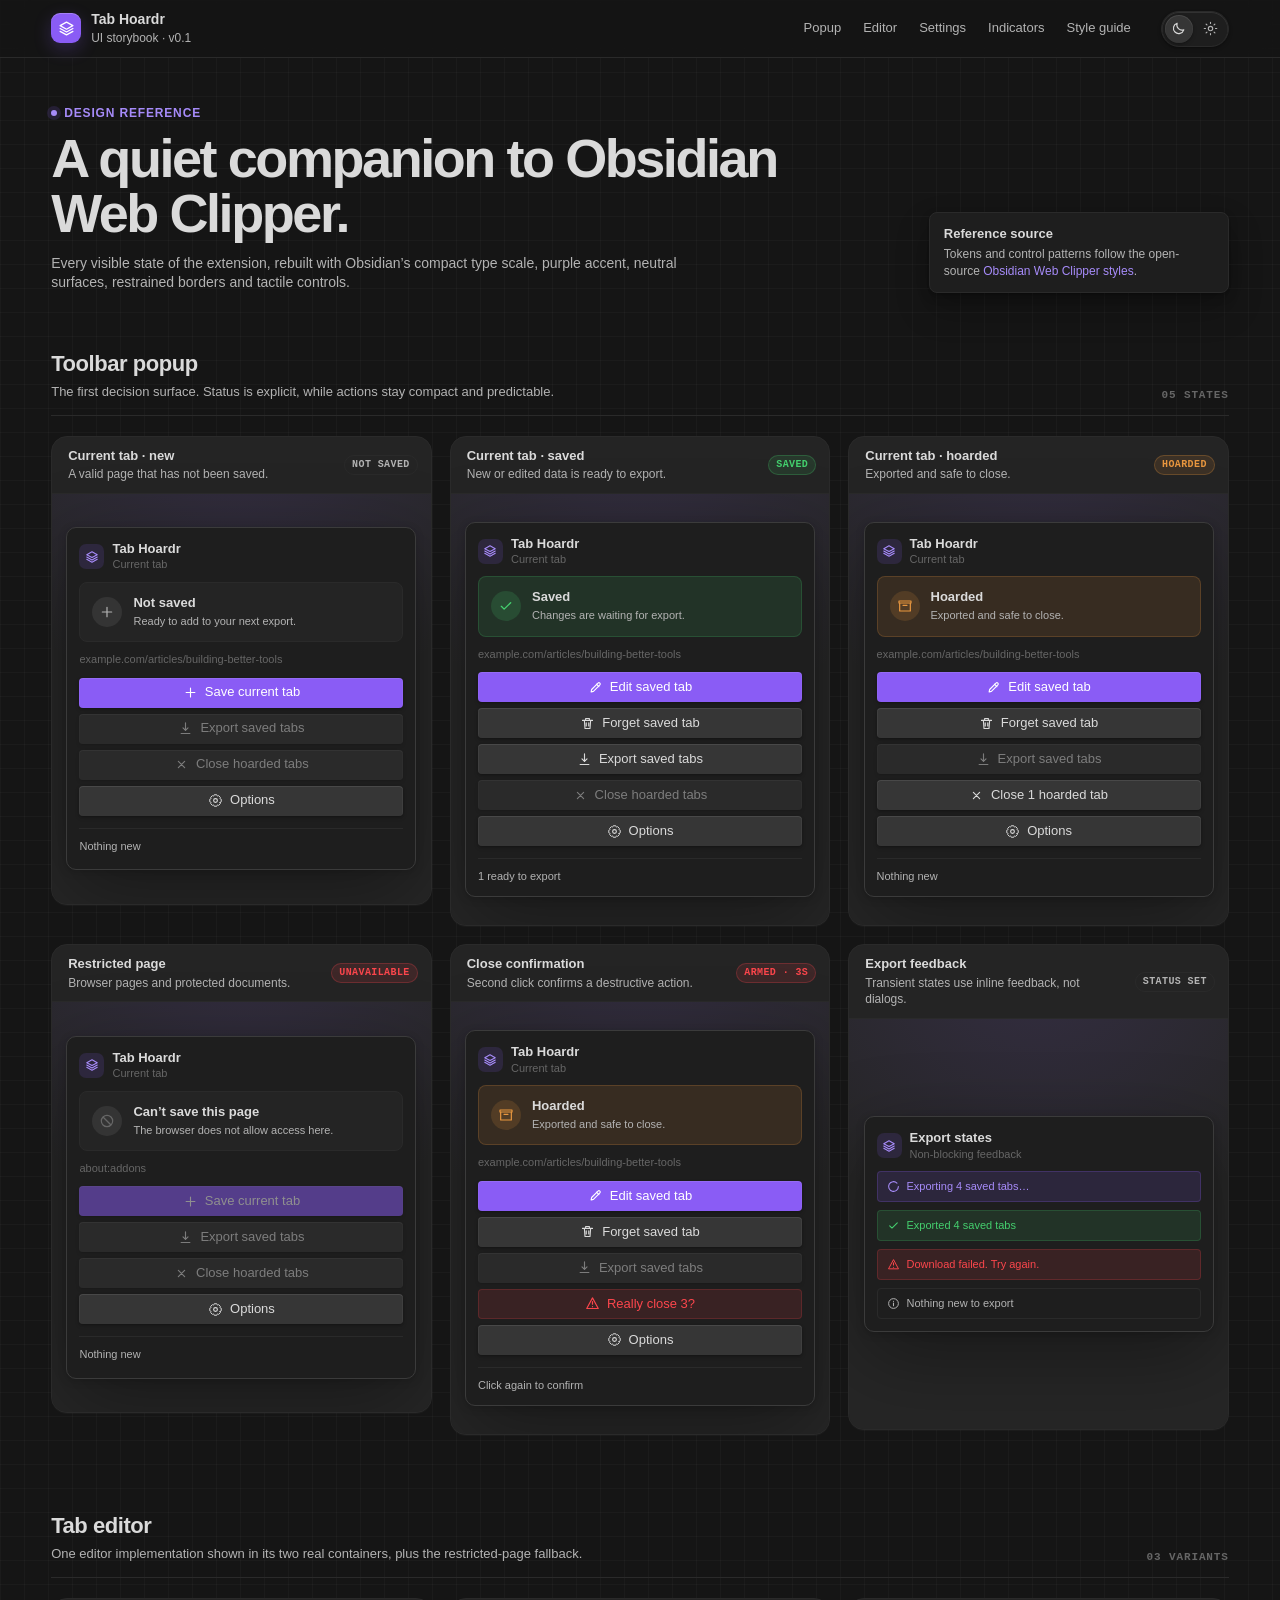
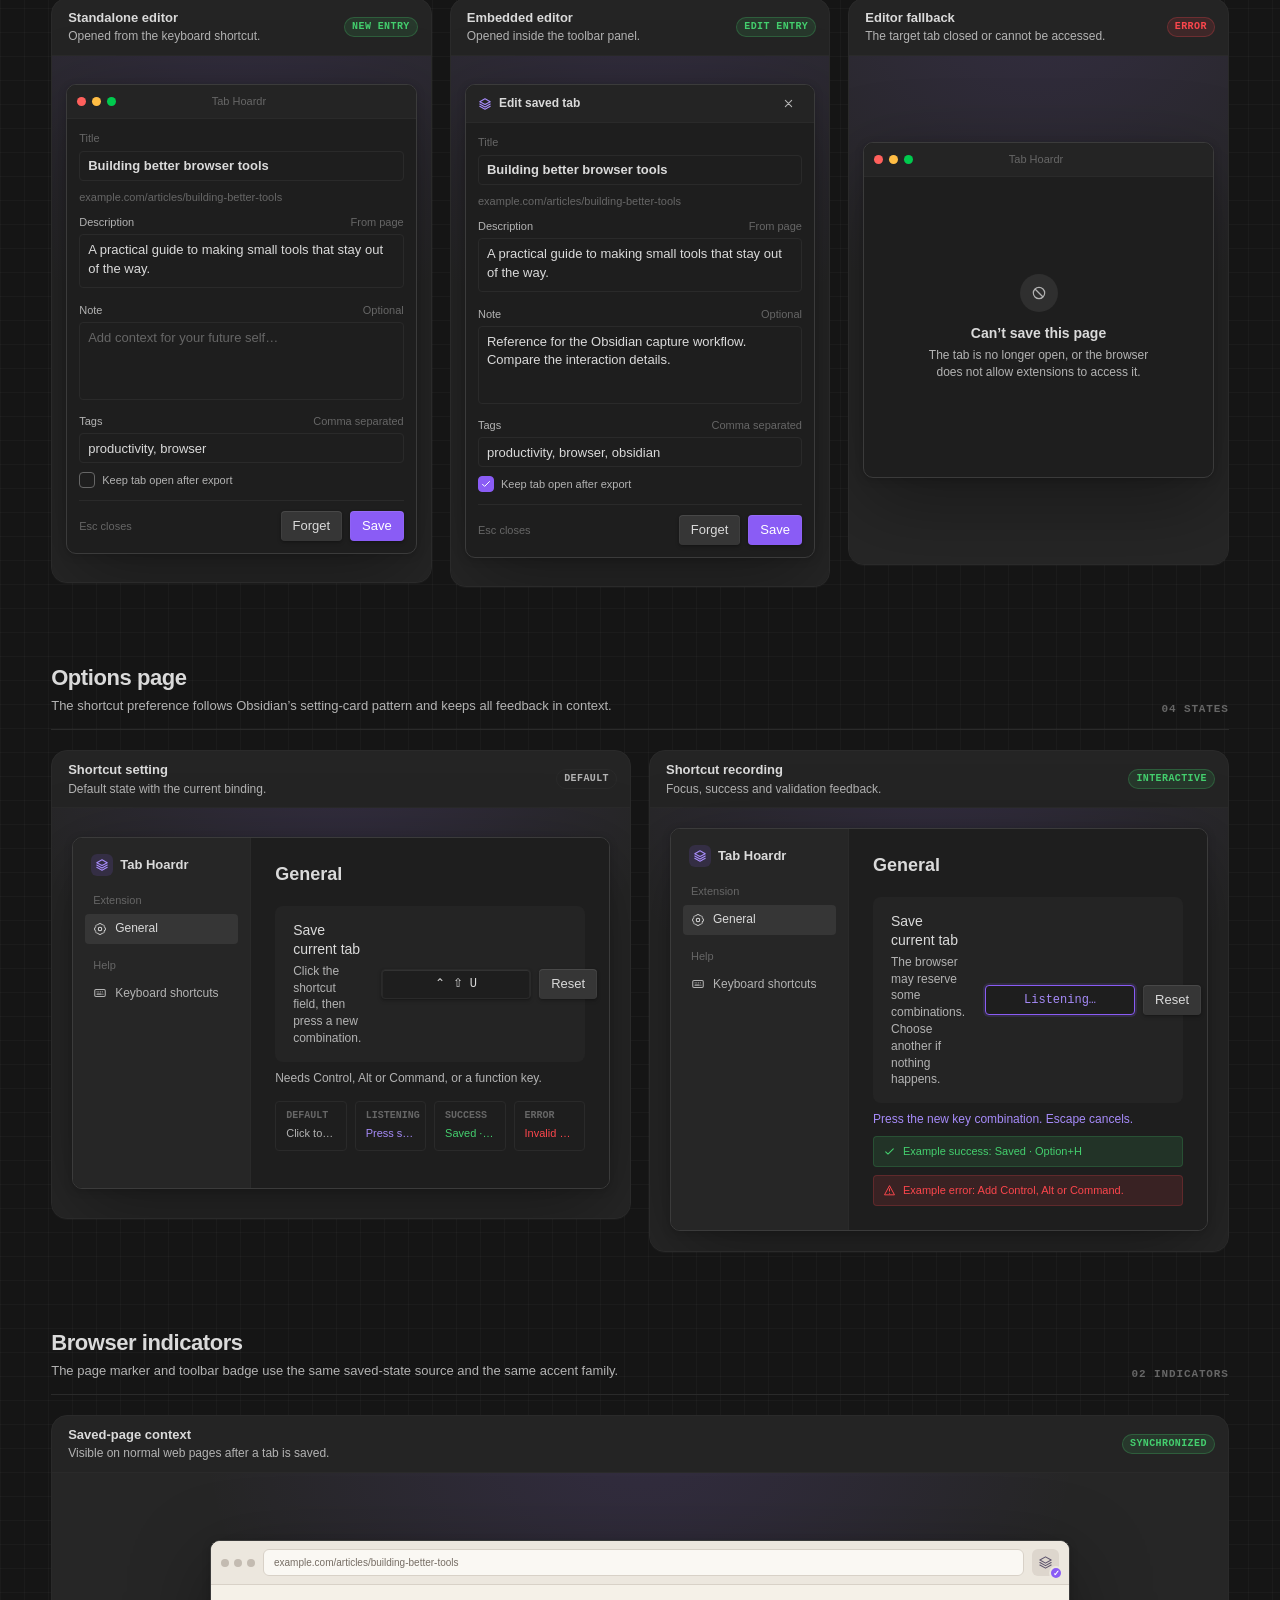
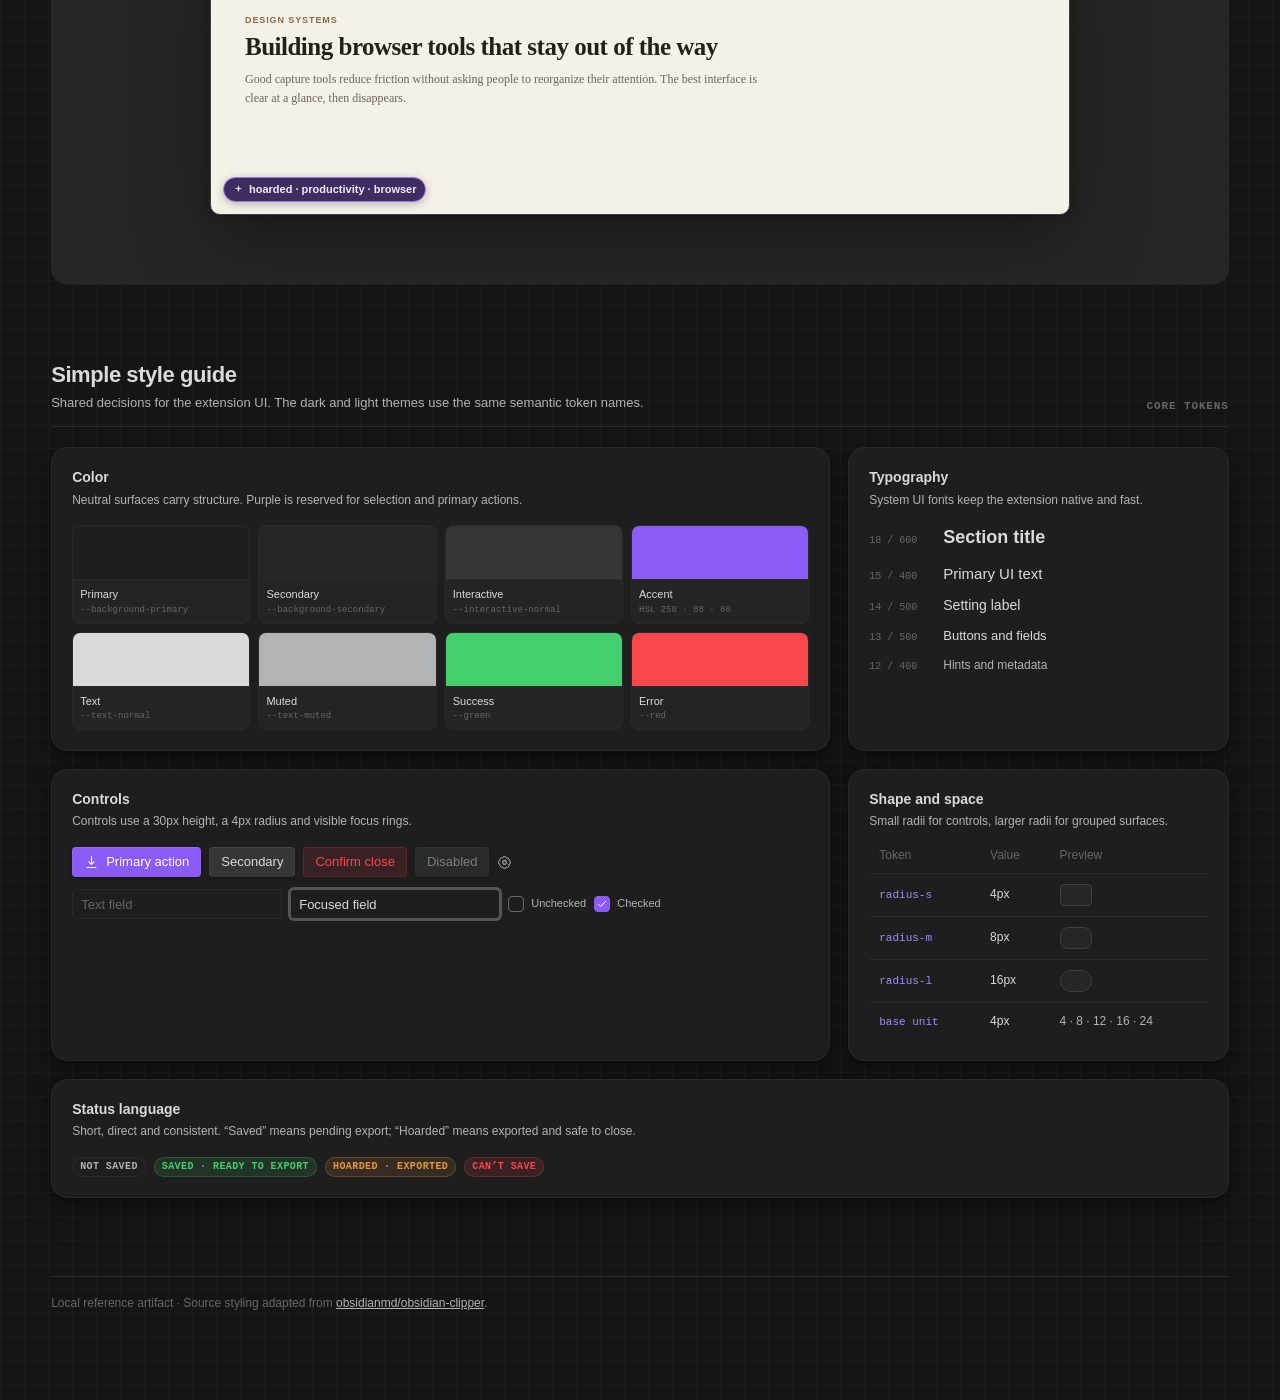
==== browser-extension/ui-storybook/index.html @ e53e2dfe "Restructure repo" ====
<!doctype html>
<html lang="en" data-theme="dark">
<head>
  <meta charset="utf-8">
  <meta name="viewport" content="width=device-width, initial-scale=1">
  <meta name="color-scheme" content="dark light">
  <title>Tab Hoardr — UI storybook</title>
  <style>
    /*
      Visual tokens are adapted from the Obsidian Web Clipper source:
      https://github.com/obsidianmd/obsidian-clipper/tree/main/src/styles
    */
    :root {
      --accent-h: 258;
      --accent-s: 88%;
      --accent-l: 66%;
      --accent: hsl(var(--accent-h) var(--accent-s) var(--accent-l));
      --accent-hover: hsl(255 90% 76%);
      --accent-soft: hsl(var(--accent-h) var(--accent-s) var(--accent-l) / 0.14);
      --green: hsl(138 59% 54%);
      --green-soft: hsl(138 59% 54% / 0.12);
      --orange: rgb(233 151 63);
      --orange-soft: rgb(233 151 63 / 0.12);
      --red: hsl(358 96% 63%);
      --red-soft: hsl(358 96% 63% / 0.12);
      --radius-s: 4px;
      --radius-m: 8px;
      --radius-l: 16px;
      --input-height: 30px;
      --font-ui-smallest: 12px;
      --font-ui-smaller: 13px;
      --font-ui-small: 14px;
      --font-ui-medium: 15px;
      --font-ui-large: 18px;
      --font-default: ui-sans-serif, -apple-system, BlinkMacSystemFont, "Segoe UI", Roboto, Inter, "Apple Color Emoji", "Segoe UI Emoji", sans-serif;
      --font-mono: ui-monospace, SFMono-Regular, "Cascadia Mono", "Roboto Mono", Menlo, Consolas, monospace;
      --shadow-s: 0 1px 2px rgb(0 0 0 / 0.12), 0 4px 10px rgb(0 0 0 / 0.18), 0 16px 34px rgb(0 0 0 / 0.24);
      --shadow-l: 0 2px 8px rgb(0 0 0 / 0.18), 0 24px 80px rgb(0 0 0 / 0.35);
    }

    html[data-theme="dark"] {
      --base-00: #1e1e1e;
      --base-05: #212121;
      --base-10: #242424;
      --base-20: #262626;
      --base-25: #2a2a2a;
      --base-30: #363636;
      --base-35: #3f3f3f;
      --base-40: #555555;
      --base-50: #666666;
      --base-60: #999999;
      --base-70: #b3b3b3;
      --base-100: #dadada;
      --background-primary: var(--base-00);
      --background-primary-alt: var(--base-10);
      --background-secondary: var(--base-20);
      --background-raised: #202020;
      --border: var(--base-25);
      --border-hover: var(--base-35);
      --border-focus: var(--base-40);
      --interactive-normal: var(--base-30);
      --interactive-hover: var(--base-35);
      --hover: rgb(255 255 255 / 0.075);
      --text-normal: var(--base-100);
      --text-muted: var(--base-70);
      --text-faint: var(--base-50);
      --input-shadow: inset 0 0.5px 0.5px 0.5px rgb(255 255 255 / 0.09), 0 2px 4px rgb(0 0 0 / 0.15), 0 1px 2px rgb(0 0 0 / 0.2);
      --input-shadow-hover: inset 0 0.5px 1px 0.5px rgb(255 255 255 / 0.16), 0 2px 4px rgb(0 0 0 / 0.32);
      --page-bg: #151515;
      --grid-line: rgb(255 255 255 / 0.028);
      --window-border: #3b3b3b;
      --code-bg: #171717;
    }

    html[data-theme="light"] {
      --accent-hover: hsl(257 91% 58%);
      --base-00: #ffffff;
      --base-05: #fcfcfc;
      --base-10: #fafafa;
      --base-20: #f6f6f6;
      --base-25: #e3e3e3;
      --base-30: #e0e0e0;
      --base-35: #d4d4d4;
      --base-40: #bdbdbd;
      --base-50: #ababab;
      --base-60: #707070;
      --base-70: #5c5c5c;
      --base-100: #222222;
      --background-primary: var(--base-00);
      --background-primary-alt: var(--base-10);
      --background-secondary: var(--base-20);
      --background-raised: #fff;
      --border: var(--base-25);
      --border-hover: var(--base-35);
      --border-focus: var(--base-40);
      --interactive-normal: var(--base-00);
      --interactive-hover: var(--base-10);
      --hover: rgb(0 0 0 / 0.06);
      --text-normal: var(--base-100);
      --text-muted: var(--base-70);
      --text-faint: var(--base-50);
      --input-shadow: inset 0 0 0 1px rgb(0 0 0 / 0.12), 0 2px 3px rgb(0 0 0 / 0.05), 0 1px 2px rgb(0 0 0 / 0.04);
      --input-shadow-hover: inset 0 0 0 1px rgb(0 0 0 / 0.17), 0 2px 3px rgb(0 0 0 / 0.1), 0 1px 2px rgb(0 0 0 / 0.04);
      --page-bg: #efefef;
      --grid-line: rgb(0 0 0 / 0.035);
      --window-border: #c8c8c8;
      --code-bg: #f4f4f4;
      --shadow-s: 0 1px 2px rgb(0 0 0 / 0.04), 0 4px 10px rgb(0 0 0 / 0.07), 0 16px 34px rgb(0 0 0 / 0.1);
      --shadow-l: 0 2px 8px rgb(0 0 0 / 0.08), 0 24px 80px rgb(0 0 0 / 0.15);
    }

    * { box-sizing: border-box; }

    html { scroll-behavior: smooth; }

    body {
      margin: 0;
      min-width: 320px;
      background-color: var(--page-bg);
      background-image:
        linear-gradient(var(--grid-line) 1px, transparent 1px),
        linear-gradient(90deg, var(--grid-line) 1px, transparent 1px);
      background-size: 24px 24px;
      color: var(--text-normal);
      font-family: var(--font-default);
      font-size: var(--font-ui-medium);
      line-height: 1.4;
      transition: background-color 150ms ease, color 150ms ease;
    }

    button, input, textarea { font: inherit; }
    button { color: inherit; }

    .page-header {
      position: sticky;
      top: 0;
      z-index: 50;
      display: flex;
      align-items: center;
      min-height: 58px;
      padding: 10px clamp(18px, 4vw, 56px);
      border-bottom: 1px solid var(--border);
      background: color-mix(in srgb, var(--page-bg) 88%, transparent);
      backdrop-filter: blur(18px) saturate(1.25);
    }

    .brand {
      display: flex;
      min-width: 0;
      align-items: center;
      gap: 10px;
    }

    .brand-mark {
      display: grid;
      width: 30px;
      height: 30px;
      place-items: center;
      border-radius: 9px;
      background: var(--accent);
      box-shadow: inset 0 1px 0 rgb(255 255 255 / 0.22), 0 6px 18px hsl(var(--accent-h) var(--accent-s) var(--accent-l) / 0.24);
      color: white;
    }

    .brand-mark svg { width: 17px; height: 17px; }

    .brand-copy { min-width: 0; }

    .brand-title {
      overflow: hidden;
      font-size: var(--font-ui-small);
      font-weight: 600;
      text-overflow: ellipsis;
      white-space: nowrap;
    }

    .brand-meta {
      color: var(--text-muted);
      font-size: var(--font-ui-smallest);
    }

    .page-nav {
      display: flex;
      align-items: center;
      gap: 2px;
      margin-inline: auto 20px;
    }

    .page-nav a {
      padding: 6px 10px;
      border-radius: var(--radius-m);
      color: var(--text-muted);
      font-size: var(--font-ui-smaller);
      font-weight: 500;
      text-decoration: none;
    }

    .page-nav a:hover { background: var(--hover); color: var(--text-normal); }

    .theme-toggle {
      display: inline-flex;
      align-items: center;
      gap: 4px;
      padding: 3px;
      border: 1px solid var(--border);
      border-radius: 999px;
      background: var(--background-primary);
      box-shadow: var(--input-shadow);
    }

    .theme-toggle button {
      display: grid;
      width: 28px;
      height: 28px;
      padding: 0;
      place-items: center;
      border: 0;
      border-radius: 999px;
      background: transparent;
      color: var(--text-muted);
      cursor: pointer;
    }

    .theme-toggle button[aria-pressed="true"] {
      background: var(--interactive-normal);
      color: var(--text-normal);
      box-shadow: var(--input-shadow);
    }

    .theme-toggle svg { width: 15px; height: 15px; }

    main {
      width: min(1480px, 100%);
      margin: 0 auto;
      padding: 42px clamp(18px, 4vw, 56px) 88px;
    }

    .intro {
      display: grid;
      grid-template-columns: minmax(0, 1fr) auto;
      gap: 32px;
      align-items: end;
      margin-bottom: 56px;
    }

    .eyebrow {
      display: inline-flex;
      align-items: center;
      gap: 7px;
      margin-bottom: 10px;
      color: var(--accent-hover);
      font-size: var(--font-ui-smallest);
      font-weight: 650;
      letter-spacing: 0.07em;
      text-transform: uppercase;
    }

    .eyebrow::before {
      width: 6px;
      height: 6px;
      border-radius: 50%;
      background: currentColor;
      box-shadow: 0 0 0 4px var(--accent-soft);
      content: "";
    }

    h1, h2, h3, p { margin-top: 0; }

    h1 {
      max-width: 780px;
      margin-bottom: 12px;
      font-size: clamp(30px, 5vw, 54px);
      line-height: 1.02;
      letter-spacing: -0.045em;
    }

    .intro p {
      max-width: 680px;
      margin-bottom: 0;
      color: var(--text-muted);
      font-size: var(--font-ui-small);
    }

    .source-note {
      max-width: 300px;
      padding: 12px 14px;
      border: 1px solid var(--border);
      border-radius: var(--radius-m);
      background: var(--background-primary);
      color: var(--text-muted);
      font-size: var(--font-ui-smallest);
      box-shadow: var(--shadow-s);
    }

    .source-note strong { display: block; margin-bottom: 3px; color: var(--text-normal); font-size: var(--font-ui-smaller); }
    .source-note a { color: var(--accent-hover); text-decoration: none; }
    .source-note a:hover { text-decoration: underline; }

    .section { scroll-margin-top: 84px; }
    .section + .section { margin-top: 76px; }

    .section-heading {
      display: flex;
      align-items: end;
      justify-content: space-between;
      gap: 24px;
      margin-bottom: 20px;
      padding-bottom: 14px;
      border-bottom: 1px solid var(--border);
    }

    .section-heading h2 { margin-bottom: 3px; font-size: 22px; letter-spacing: -0.02em; }
    .section-heading p { max-width: 600px; margin-bottom: 0; color: var(--text-muted); font-size: var(--font-ui-smaller); }
    .section-count { color: var(--text-faint); font: 600 11px/1 var(--font-mono); letter-spacing: 0.08em; text-transform: uppercase; }

    .specimen-grid {
      display: grid;
      grid-template-columns: repeat(auto-fit, minmax(min(100%, 360px), 1fr));
      gap: 18px;
      align-items: start;
    }

    .specimen-grid.wide { grid-template-columns: repeat(auto-fit, minmax(min(100%, 520px), 1fr)); }

    .specimen {
      overflow: hidden;
      border: 1px solid var(--border);
      border-radius: var(--radius-l);
      background: var(--background-primary-alt);
      box-shadow: 0 1px 0 rgb(255 255 255 / 0.025);
    }

    .specimen-caption {
      display: flex;
      align-items: center;
      justify-content: space-between;
      gap: 16px;
      min-height: 49px;
      padding: 10px 13px 10px 16px;
      border-bottom: 1px solid var(--border);
    }

    .specimen-name { margin-bottom: 1px; font-size: var(--font-ui-smaller); font-weight: 600; }
    .specimen-description { color: var(--text-muted); font-size: var(--font-ui-smallest); }

    .state-label {
      flex: none;
      padding: 4px 7px;
      border: 1px solid var(--border);
      border-radius: 999px;
      color: var(--text-muted);
      font: 600 10px/1 var(--font-mono);
      letter-spacing: 0.04em;
      text-transform: uppercase;
    }

    .state-label.saved { border-color: hsl(138 59% 54% / 0.25); background: var(--green-soft); color: var(--green); }
    .state-label.hoarded { border-color: rgb(233 151 63 / 0.25); background: var(--orange-soft); color: var(--orange); }
    .state-label.error { border-color: hsl(358 96% 63% / 0.25); background: var(--red-soft); color: var(--red); }

    .stage {
      display: grid;
      min-height: 410px;
      padding: 28px 14px;
      place-items: center;
      background-color: var(--background-secondary);
      background-image: radial-gradient(circle at 50% -20%, var(--accent-soft), transparent 58%);
    }

    .stage.tall { min-height: 508px; }
    .stage.options-stage { min-height: 410px; padding: 20px; }

    .window {
      overflow: hidden;
      width: 100%;
      border: 1px solid var(--window-border);
      border-radius: 10px;
      background: var(--background-primary);
      box-shadow: var(--shadow-l);
      color: var(--text-normal);
    }

    .popup-window { max-width: 350px; }
    .editor-window { max-width: 400px; }
    .settings-window { max-width: 720px; }

    .window-bar {
      display: flex;
      height: 34px;
      align-items: center;
      padding: 0 10px;
      border-bottom: 1px solid var(--border);
      background: var(--background-primary-alt);
      color: var(--text-faint);
    }

    .traffic-lights { display: flex; gap: 6px; }
    .traffic-lights span { width: 9px; height: 9px; border-radius: 50%; background: var(--base-35); }
    .traffic-lights span:nth-child(1) { background: #ff605c; }
    .traffic-lights span:nth-child(2) { background: #ffbd44; }
    .traffic-lights span:nth-child(3) { background: #00ca4e; }
    .window-title { margin: auto; transform: translateX(-22px); font-size: 11px; font-weight: 500; }

    .app-surface { padding: 12px; font-size: var(--font-ui-smaller); }

    .popup-surface { min-height: 341px; }

    .popup-head {
      display: flex;
      align-items: center;
      gap: 8px;
      margin-bottom: 9px;
    }

    .app-logo {
      display: grid;
      width: 25px;
      height: 25px;
      flex: none;
      place-items: center;
      border-radius: 7px;
      background: var(--accent-soft);
      color: var(--accent-hover);
    }

    .app-logo svg { width: 14px; height: 14px; }
    .popup-title { font-weight: 600; }
    .popup-context { margin-top: -1px; color: var(--text-faint); font-size: 11px; }

    .status-badge {
      display: flex;
      min-height: 58px;
      align-items: center;
      gap: 11px;
      margin-bottom: 10px;
      padding: 11px 12px;
      border: 1px solid var(--border);
      border-radius: var(--radius-m);
      background: var(--background-primary-alt);
    }

    .status-icon {
      display: grid;
      width: 30px;
      height: 30px;
      flex: none;
      place-items: center;
      border-radius: 50%;
      background: var(--hover);
      color: var(--text-muted);
    }

    .status-icon svg { width: 16px; height: 16px; }
    .status-badge strong { display: block; font-size: var(--font-ui-smaller); font-weight: 600; }
    .status-badge span { color: var(--text-muted); font-size: 11px; }
    .status-badge.saved { border-color: hsl(138 59% 54% / 0.18); background: var(--green-soft); }
    .status-badge.saved .status-icon { background: hsl(138 59% 54% / 0.16); color: var(--green); }
    .status-badge.hoarded { border-color: rgb(233 151 63 / 0.2); background: var(--orange-soft); }
    .status-badge.hoarded .status-icon { background: rgb(233 151 63 / 0.15); color: var(--orange); }
    .status-badge.unavailable .status-icon { color: var(--text-faint); }

    .host {
      overflow: hidden;
      margin-bottom: 10px;
      color: var(--text-faint);
      font-size: 11px;
      text-overflow: ellipsis;
      white-space: nowrap;
    }

    .menu-stack { display: flex; flex-direction: column; gap: 6px; }

    .ui-button {
      display: inline-flex;
      width: 100%;
      height: var(--input-height);
      align-items: center;
      justify-content: center;
      gap: 7px;
      padding: 4px 12px;
      border: 0;
      border-radius: var(--radius-s);
      outline: none;
      background: var(--interactive-normal);
      box-shadow: var(--input-shadow);
      color: var(--text-normal);
      font-size: var(--font-ui-smaller);
      font-weight: 500;
      white-space: nowrap;
      cursor: pointer;
    }

    .ui-button:hover:not(:disabled) { background: var(--interactive-hover); box-shadow: var(--input-shadow-hover); }
    .ui-button:focus-visible { box-shadow: 0 0 0 2px var(--border-focus); }
    .ui-button:disabled { opacity: 0.5; cursor: not-allowed; }
    .ui-button.accent { background: var(--accent); color: white; }
    .ui-button.accent:hover:not(:disabled) { background: var(--accent-hover); }
    .ui-button.danger-soft { color: var(--red); background: var(--red-soft); box-shadow: inset 0 0 0 1px hsl(358 96% 63% / 0.18); }
    .ui-button.icon-button { width: 30px; flex: none; padding: 0; background: transparent; box-shadow: none; color: var(--text-muted); }
    .ui-button.icon-button:hover { background: var(--hover); box-shadow: none; color: var(--text-normal); }
    .ui-button.compact { width: auto; }
    .ui-button svg { width: 15px; height: 15px; }

    .popup-footer,
    .editor-footer {
      display: flex;
      align-items: center;
      gap: 8px;
      margin-top: 12px;
      padding-top: 10px;
      border-top: 1px solid var(--border);
    }

    .footer-status { flex: 1; color: var(--text-muted); font-size: 11px; }

    .notice {
      display: flex;
      min-height: 31px;
      align-items: center;
      gap: 7px;
      margin-top: 8px;
      padding: 6px 9px;
      border: 1px solid var(--border);
      border-radius: var(--radius-s);
      color: var(--text-muted);
      font-size: 11px;
    }

    .notice svg { width: 13px; height: 13px; }
    .notice.progress { border-color: hsl(var(--accent-h) var(--accent-s) var(--accent-l) / 0.22); background: var(--accent-soft); color: var(--accent-hover); }
    .notice.error { border-color: hsl(358 96% 63% / 0.2); background: var(--red-soft); color: var(--red); }
    .notice.success { border-color: hsl(138 59% 54% / 0.18); background: var(--green-soft); color: var(--green); }

    .spin { animation: spin 900ms linear infinite; }
    @keyframes spin { to { transform: rotate(360deg); } }

    .editor-surface { padding: 12px; }

    .field { margin-bottom: 9px; }
    .field-label { display: flex; justify-content: space-between; margin-bottom: 4px; color: var(--text-muted); font-size: 11px; }
    .field-label span:last-child { color: var(--text-faint); }

    .ui-input,
    .ui-textarea {
      width: 100%;
      margin: 0;
      border: 1px solid var(--border);
      border-radius: var(--radius-s);
      outline: none;
      background: var(--background-primary);
      color: var(--text-normal);
      font-size: var(--font-ui-smaller);
    }

    .ui-input { height: var(--input-height); padding: 0 8px; }
    .ui-textarea { min-height: 54px; padding: 6px 8px; line-height: 1.4; resize: none; }
    .ui-textarea.note-field { min-height: 78px; }
    .ui-input::placeholder, .ui-textarea::placeholder { color: var(--text-faint); }
    .ui-input:hover, .ui-textarea:hover { border-color: var(--border-hover); }
    .ui-input:focus, .ui-textarea:focus, .ui-input.is-focused { border-color: var(--border-focus); box-shadow: 0 0 0 2px var(--border-focus); }
    .title-input { font-weight: 600; }

    .checkbox-row {
      display: flex;
      align-items: center;
      gap: 7px;
      color: var(--text-muted);
      font-size: 11px;
      cursor: default;
    }

    .ui-checkbox {
      display: grid;
      width: 16px;
      height: 16px;
      flex: none;
      place-items: center;
      border: 1px solid var(--text-faint);
      border-radius: var(--radius-s);
      background: transparent;
      color: white;
    }

    .ui-checkbox.checked { border-color: var(--accent); background: var(--accent); }
    .ui-checkbox svg { display: none; width: 12px; height: 12px; stroke-width: 3; }
    .ui-checkbox.checked svg { display: block; }

    .editor-footer .ui-button { width: auto; }
    .kbd-hint { flex: 1; color: var(--text-faint); font-size: 11px; }

    .embedded-shell { max-width: 350px; }
    .embedded-shell .toolbar-tab {
      display: flex;
      height: 38px;
      align-items: center;
      justify-content: space-between;
      padding: 0 10px 0 12px;
      border-bottom: 1px solid var(--border);
      background: var(--background-primary-alt);
    }
    .toolbar-tab-title { display: flex; align-items: center; gap: 7px; font-size: 12px; font-weight: 600; }
    .toolbar-tab-title svg { width: 14px; height: 14px; color: var(--accent-hover); }

    .unavailable-message {
      display: grid;
      min-height: 300px;
      padding: 40px 28px;
      place-items: center;
      text-align: center;
    }

    .unavailable-message .status-icon { width: 38px; height: 38px; margin: 0 auto 12px; }
    .unavailable-message strong { display: block; margin-bottom: 4px; font-size: var(--font-ui-small); }
    .unavailable-message p { max-width: 230px; margin: 0; color: var(--text-muted); font-size: var(--font-ui-smallest); }

    .settings-surface {
      display: grid;
      grid-template-columns: 178px minmax(0, 1fr);
      min-height: 350px;
      padding: 0;
    }

    .settings-sidebar {
      padding: 16px 12px;
      border-right: 1px solid var(--border);
      background: var(--background-secondary);
    }

    .settings-brand { display: flex; align-items: center; gap: 7px; margin: 0 6px 17px; font-size: var(--font-ui-smaller); font-weight: 600; }
    .settings-brand .app-logo { width: 22px; height: 22px; border-radius: 6px; }
    .settings-group-label { margin: 14px 8px 5px; color: var(--text-faint); font-size: 11px; font-weight: 500; }
    .settings-nav-item { display: flex; align-items: center; gap: 8px; width: 100%; height: 30px; padding: 0 8px; border: 0; border-radius: var(--radius-s); background: transparent; color: var(--text-muted); font-size: var(--font-ui-smallest); cursor: default; }
    .settings-nav-item.active { background: var(--hover); color: var(--text-normal); font-weight: 500; }
    .settings-nav-item svg { width: 14px; height: 14px; }

    .settings-content { padding: 24px; background: var(--background-primary); }
    .settings-content h3 { margin: 0 0 18px; font-size: var(--font-ui-large); }
    .setting-card { padding: 3px 18px; border-radius: var(--radius-m); background: var(--background-primary-alt); }
    .setting-row { display: flex; min-height: 76px; align-items: center; justify-content: space-between; gap: 20px; padding: 12px 0; }
    .setting-row + .setting-row { border-top: 1px solid var(--border); }
    .setting-name { margin-bottom: 3px; font-size: var(--font-ui-small); font-weight: 500; }
    .setting-description { max-width: 310px; color: var(--text-muted); font-size: var(--font-ui-smallest); }
    .shortcut-input { width: 150px; height: 30px; padding: 0 9px; border: 1px solid var(--border); border-radius: var(--radius-s); outline: none; background: var(--background-primary); box-shadow: var(--input-shadow); color: var(--text-normal); font: 500 12px/1 var(--font-mono); text-align: center; }
    .shortcut-input.listening { border-color: var(--accent); box-shadow: 0 0 0 2px var(--accent-soft); color: var(--accent-hover); }
    .setting-actions { display: flex; align-items: center; gap: 8px; }
    .setting-message { margin-top: 8px; color: var(--text-muted); font-size: var(--font-ui-smallest); }
    .setting-message.success { color: var(--green); }
    .setting-message.error { color: var(--red); }
    .setting-message.listening { color: var(--accent-hover); }

    .variant-strip {
      display: grid;
      grid-template-columns: repeat(4, minmax(0, 1fr));
      gap: 8px;
      margin-top: 14px;
    }

    .mini-state { padding: 9px 10px; border: 1px solid var(--border); border-radius: var(--radius-s); background: var(--background-primary); }
    .mini-state-label { margin-bottom: 5px; color: var(--text-faint); font: 600 10px/1 var(--font-mono); text-transform: uppercase; }
    .mini-state-value { overflow: hidden; color: var(--text-muted); font-size: 11px; text-overflow: ellipsis; white-space: nowrap; }
    .mini-state-value.success { color: var(--green); }
    .mini-state-value.error { color: var(--red); }
    .mini-state-value.listening { color: var(--accent-hover); }

    .styleguide-grid {
      display: grid;
      grid-template-columns: repeat(12, 1fr);
      gap: 18px;
    }

    .guide-card {
      grid-column: span 4;
      min-width: 0;
      padding: 20px;
      border: 1px solid var(--border);
      border-radius: var(--radius-l);
      background: var(--background-primary);
      box-shadow: var(--shadow-s);
    }

    .guide-card.span-8 { grid-column: span 8; }
    .guide-card.span-12 { grid-column: 1 / -1; }
    .guide-title { margin-bottom: 4px; font-size: var(--font-ui-small); font-weight: 600; }
    .guide-description { margin-bottom: 17px; color: var(--text-muted); font-size: var(--font-ui-smallest); }

    .swatches { display: grid; grid-template-columns: repeat(4, 1fr); gap: 8px; }
    .swatch-chip { overflow: hidden; border: 1px solid var(--border); border-radius: var(--radius-m); background: var(--background-primary-alt); }
    .swatch-color { height: 54px; border-bottom: 1px solid var(--border); }
    .swatch-copy { padding: 7px; }
    .swatch-name { overflow: hidden; font-size: 11px; font-weight: 500; text-overflow: ellipsis; white-space: nowrap; }
    .swatch-value { margin-top: 2px; color: var(--text-faint); font: 9px/1.2 var(--font-mono); }

    .type-stack { display: grid; gap: 12px; }
    .type-row { display: grid; grid-template-columns: 62px 1fr; align-items: baseline; gap: 12px; }
    .type-token { color: var(--text-faint); font: 10px/1 var(--font-mono); }
    .type-row:nth-child(1) .type-sample { font-size: 18px; font-weight: 600; }
    .type-row:nth-child(2) .type-sample { font-size: 15px; }
    .type-row:nth-child(3) .type-sample { font-size: 14px; }
    .type-row:nth-child(4) .type-sample { font-size: 13px; }
    .type-row:nth-child(5) .type-sample { font-size: 12px; color: var(--text-muted); }

    .control-demo { display: flex; flex-wrap: wrap; gap: 8px; align-items: center; }
    .control-demo + .control-demo { margin-top: 12px; }
    .control-demo .ui-button { width: auto; }
    .control-demo .ui-input { width: min(210px, 100%); }

    .token-table { width: 100%; border-collapse: collapse; font-size: var(--font-ui-smallest); }
    .token-table th { padding: 0 10px 9px; color: var(--text-faint); font-weight: 500; text-align: left; }
    .token-table td { padding: 10px; border-top: 1px solid var(--border); }
    .token-table code { color: var(--accent-hover); font: 11px/1 var(--font-mono); }
    .radius-preview { display: inline-block; width: 32px; height: 22px; border: 1px solid var(--border-hover); background: var(--background-secondary); vertical-align: middle; }

    .browser-scene {
      position: relative;
      overflow: hidden;
      min-height: 275px;
      border: 1px solid var(--window-border);
      border-radius: 10px;
      background: #f5f1e8;
      box-shadow: var(--shadow-l);
      color: #24201b;
    }

    .browser-toolbar { display: flex; height: 44px; align-items: center; gap: 8px; padding: 0 10px; border-bottom: 1px solid #d8d1c7; background: #ece7de; }
    .browser-dots { display: flex; gap: 5px; }
    .browser-dots span { width: 8px; height: 8px; border-radius: 50%; background: #c3bbb1; }
    .browser-address { flex: 1; height: 27px; padding: 6px 10px; border: 1px solid #d8d1c7; border-radius: 6px; background: #faf8f3; color: #766d64; font-size: 10px; }
    .browser-action { position: relative; display: grid; width: 27px; height: 27px; place-items: center; border-radius: 6px; background: #ddd6cd; color: #5e556e; }
    .browser-action svg { width: 15px; height: 15px; }
    .browser-badge { position: absolute; right: -4px; bottom: -4px; display: grid; min-width: 14px; height: 14px; place-items: center; border: 2px solid #ece7de; border-radius: 999px; background: var(--accent); color: white; font-size: 8px; font-weight: 700; }
    .article-preview { width: min(600px, 76%); padding: 31px 34px 58px; }
    .article-kicker { margin-bottom: 8px; color: #8a6d48; font: 600 9px/1 var(--font-default); letter-spacing: 0.1em; text-transform: uppercase; }
    .article-preview h3 { max-width: 480px; margin-bottom: 10px; font: 700 25px/1.08 Georgia, serif; letter-spacing: -0.02em; }
    .article-preview p { color: #6d645c; font: 12px/1.55 Georgia, serif; }
    .hoarded-pill { position: absolute; left: 12px; bottom: 12px; display: inline-flex; align-items: center; gap: 5px; padding: 6px 9px; border: 1px solid hsl(var(--accent-h) var(--accent-s) 72%); border-radius: 999px; background: hsl(var(--accent-h) 42% 24% / 0.94); box-shadow: 0 2px 8px rgb(0 0 0 / 0.25); color: #f0eaff; font: 600 11px/1 var(--font-default); white-space: nowrap; }
    .hoarded-pill svg { width: 11px; height: 11px; fill: currentColor; }

    .page-footer { margin-top: 78px; padding-top: 18px; border-top: 1px solid var(--border); color: var(--text-faint); font-size: var(--font-ui-smallest); }
    .page-footer a { color: var(--text-muted); }

    @media (max-width: 920px) {
      .page-nav { display: none; }
      .theme-toggle { margin-left: auto; }
      .intro { grid-template-columns: 1fr; }
      .source-note { max-width: none; }
      .guide-card, .guide-card.span-8 { grid-column: span 6; }
      .guide-card.span-12 { grid-column: 1 / -1; }
    }

    @media (max-width: 650px) {
      main { padding-top: 30px; }
      .brand-meta { display: none; }
      .section-heading { align-items: start; }
      .section-count { display: none; }
      .stage { padding: 18px 10px; }
      .guide-card, .guide-card.span-8, .guide-card.span-12 { grid-column: 1 / -1; }
      .settings-surface { grid-template-columns: 1fr; }
      .settings-sidebar { display: none; }
      .settings-content { padding: 20px 16px; }
      .setting-row { align-items: flex-start; flex-direction: column; gap: 10px; }
      .setting-actions { width: 100%; }
      .shortcut-input { flex: 1; }
      .variant-strip { grid-template-columns: repeat(2, 1fr); }
      .swatches { grid-template-columns: repeat(2, 1fr); }
      .article-preview { width: 92%; padding-inline: 22px; }
    }

    @media (prefers-reduced-motion: reduce) {
      *, *::before, *::after { scroll-behavior: auto !important; animation-duration: 0.001ms !important; animation-iteration-count: 1 !important; transition-duration: 0.001ms !important; }
    }
  </style>
</head>
<body>
  <svg width="0" height="0" style="position:absolute" aria-hidden="true">
    <symbol id="i-stack" viewBox="0 0 24 24"><path d="m12 3-9 5 9 5 9-5-9-5Z" fill="none" stroke="currentColor" stroke-width="1.8" stroke-linejoin="round"/><path d="m3 12 9 5 9-5M3 16l9 5 9-5" fill="none" stroke="currentColor" stroke-width="1.8" stroke-linecap="round" stroke-linejoin="round"/></symbol>
    <symbol id="i-moon" viewBox="0 0 24 24"><path d="M20.5 14.2A8.5 8.5 0 0 1 9.8 3.5 8.5 8.5 0 1 0 20.5 14.2Z" fill="none" stroke="currentColor" stroke-width="1.8" stroke-linejoin="round"/></symbol>
    <symbol id="i-sun" viewBox="0 0 24 24"><circle cx="12" cy="12" r="3.5" fill="none" stroke="currentColor" stroke-width="1.8"/><path d="M12 2v2M12 20v2M4.93 4.93l1.42 1.42M17.65 17.65l1.42 1.42M2 12h2M20 12h2M4.93 19.07l1.42-1.42M17.65 6.35l1.42-1.42" fill="none" stroke="currentColor" stroke-width="1.8" stroke-linecap="round"/></symbol>
    <symbol id="i-plus" viewBox="0 0 24 24"><path d="M12 5v14M5 12h14" fill="none" stroke="currentColor" stroke-width="1.8" stroke-linecap="round"/></symbol>
    <symbol id="i-check" viewBox="0 0 24 24"><path d="m5 12.5 4.2 4.2L19 7" fill="none" stroke="currentColor" stroke-width="2" stroke-linecap="round" stroke-linejoin="round"/></symbol>
    <symbol id="i-archive" viewBox="0 0 24 24"><path d="M4 7.5h16v12H4zM3 4.5h18v3H3zM9 11h6" fill="none" stroke="currentColor" stroke-width="1.8" stroke-linecap="round" stroke-linejoin="round"/></symbol>
    <symbol id="i-ban" viewBox="0 0 24 24"><circle cx="12" cy="12" r="8.5" fill="none" stroke="currentColor" stroke-width="1.8"/><path d="m6 6 12 12" fill="none" stroke="currentColor" stroke-width="1.8"/></symbol>
    <symbol id="i-edit" viewBox="0 0 24 24"><path d="M13.5 6.5 17.5 10.5M5 19l3.7-.8L19 7.9a2.1 2.1 0 0 0-3-3L5.8 15.2 5 19Z" fill="none" stroke="currentColor" stroke-width="1.8" stroke-linecap="round" stroke-linejoin="round"/></symbol>
    <symbol id="i-download" viewBox="0 0 24 24"><path d="M12 3v12m0 0 4-4m-4 4-4-4M5 20h14" fill="none" stroke="currentColor" stroke-width="1.8" stroke-linecap="round" stroke-linejoin="round"/></symbol>
    <symbol id="i-x" viewBox="0 0 24 24"><path d="m7 7 10 10M17 7 7 17" fill="none" stroke="currentColor" stroke-width="1.8" stroke-linecap="round"/></symbol>
    <symbol id="i-settings" viewBox="0 0 24 24"><circle cx="12" cy="12" r="3" fill="none" stroke="currentColor" stroke-width="1.8"/><path d="M19.4 15a1.7 1.7 0 0 0 .3 1.9l.1.1-2.8 2.8-.1-.1a1.7 1.7 0 0 0-1.9-.3 1.7 1.7 0 0 0-1 1.6v.2h-4V21a1.7 1.7 0 0 0-1-1.6 1.7 1.7 0 0 0-1.9.3l-.1.1L4.2 17l.1-.1a1.7 1.7 0 0 0 .3-1.9A1.7 1.7 0 0 0 3 14H2.8v-4H3a1.7 1.7 0 0 0 1.6-1 1.7 1.7 0 0 0-.3-1.9L4.2 7 7 4.2l.1.1A1.7 1.7 0 0 0 9 4.6 1.7 1.7 0 0 0 10 3V2.8h4V3a1.7 1.7 0 0 0 1 1.6 1.7 1.7 0 0 0 1.9-.3l.1-.1L19.8 7l-.1.1a1.7 1.7 0 0 0-.3 1.9 1.7 1.7 0 0 0 1.6 1h.2v4H21a1.7 1.7 0 0 0-1.6 1Z" fill="none" stroke="currentColor" stroke-width="1.55" stroke-linecap="round" stroke-linejoin="round"/></symbol>
    <symbol id="i-trash" viewBox="0 0 24 24"><path d="M4 7h16M9 7V4h6v3M7 7l1 13h8l1-13M10 11v5M14 11v5" fill="none" stroke="currentColor" stroke-width="1.8" stroke-linecap="round" stroke-linejoin="round"/></symbol>
    <symbol id="i-loader" viewBox="0 0 24 24"><path d="M21 12a9 9 0 1 1-2.64-6.36" fill="none" stroke="currentColor" stroke-width="2" stroke-linecap="round"/></symbol>
    <symbol id="i-alert" viewBox="0 0 24 24"><path d="M12 3 2.8 20h18.4L12 3Z" fill="none" stroke="currentColor" stroke-width="1.8" stroke-linejoin="round"/><path d="M12 9v4M12 17h.01" fill="none" stroke="currentColor" stroke-width="2" stroke-linecap="round"/></symbol>
    <symbol id="i-keyboard" viewBox="0 0 24 24"><rect x="3" y="6" width="18" height="12" rx="2" fill="none" stroke="currentColor" stroke-width="1.8"/><path d="M7 10h.01M10 10h.01M13 10h.01M16 10h.01M7 14h7M17 14h.01" fill="none" stroke="currentColor" stroke-width="2" stroke-linecap="round"/></symbol>
    <symbol id="i-info" viewBox="0 0 24 24"><circle cx="12" cy="12" r="9" fill="none" stroke="currentColor" stroke-width="1.8"/><path d="M12 11v5M12 8h.01" fill="none" stroke="currentColor" stroke-width="2" stroke-linecap="round"/></symbol>
    <symbol id="i-chevron" viewBox="0 0 24 24"><path d="m9 18 6-6-6-6" fill="none" stroke="currentColor" stroke-width="1.8" stroke-linecap="round" stroke-linejoin="round"/></symbol>
    <symbol id="i-spark" viewBox="0 0 24 24"><path d="m12 2 1.7 6.3L20 10l-6.3 1.7L12 18l-1.7-6.3L4 10l6.3-1.7L12 2Z"/></symbol>
  </svg>

  <header class="page-header">
    <div class="brand">
      <span class="brand-mark"><svg><use href="#i-stack"/></svg></span>
      <div class="brand-copy">
        <div class="brand-title">Tab Hoardr</div>
        <div class="brand-meta">UI storybook · v0.1</div>
      </div>
    </div>
    <nav class="page-nav" aria-label="Storybook sections">
      <a href="#popup">Popup</a>
      <a href="#editor">Editor</a>
      <a href="#settings">Settings</a>
      <a href="#indicators">Indicators</a>
      <a href="#styleguide">Style guide</a>
    </nav>
    <div class="theme-toggle" aria-label="Preview theme">
      <button type="button" data-theme-choice="dark" aria-label="Use dark theme" aria-pressed="true"><svg><use href="#i-moon"/></svg></button>
      <button type="button" data-theme-choice="light" aria-label="Use light theme" aria-pressed="false"><svg><use href="#i-sun"/></svg></button>
    </div>
  </header>

  <main>
    <section class="intro">
      <div>
        <div class="eyebrow">Design reference</div>
        <h1>A quiet companion to Obsidian Web Clipper.</h1>
        <p>Every visible state of the extension, rebuilt with Obsidian’s compact type scale, purple accent, neutral surfaces, restrained borders and tactile controls.</p>
      </div>
      <aside class="source-note">
        <strong>Reference source</strong>
        Tokens and control patterns follow the open-source <a href="https://github.com/obsidianmd/obsidian-clipper/tree/main/src/styles">Obsidian Web Clipper styles</a>.
      </aside>
    </section>

    <section class="section" id="popup">
      <div class="section-heading">
        <div>
          <h2>Toolbar popup</h2>
          <p>The first decision surface. Status is explicit, while actions stay compact and predictable.</p>
        </div>
        <span class="section-count">05 states</span>
      </div>

      <div class="specimen-grid">
        <article class="specimen">
          <div class="specimen-caption"><div><div class="specimen-name">Current tab · new</div><div class="specimen-description">A valid page that has not been saved.</div></div><span class="state-label">not saved</span></div>
          <div class="stage">
            <div class="window popup-window">
              <div class="app-surface popup-surface">
                  <div class="popup-head"><span class="app-logo"><svg><use href="#i-stack"/></svg></span><div><div class="popup-title">Tab Hoardr</div><div class="popup-context">Current tab</div></div></div>
                <div class="status-badge"><span class="status-icon"><svg><use href="#i-plus"/></svg></span><div><strong>Not saved</strong><span>Ready to add to your next export.</span></div></div>
                <div class="host">example.com/articles/building-better-tools</div>
                <div class="menu-stack">
                  <button class="ui-button accent"><svg><use href="#i-plus"/></svg>Save current tab</button>
                  <button class="ui-button" disabled><svg><use href="#i-download"/></svg>Export saved tabs</button>
                  <button class="ui-button" disabled><svg><use href="#i-x"/></svg>Close hoarded tabs</button>
                  <button class="ui-button"><svg><use href="#i-settings"/></svg>Options</button>
                </div>
                <div class="popup-footer"><span class="footer-status">Nothing new</span></div>
              </div>
            </div>
          </div>
        </article>

        <article class="specimen">
          <div class="specimen-caption"><div><div class="specimen-name">Current tab · saved</div><div class="specimen-description">New or edited data is ready to export.</div></div><span class="state-label saved">saved</span></div>
          <div class="stage">
            <div class="window popup-window">
              <div class="app-surface popup-surface">
                  <div class="popup-head"><span class="app-logo"><svg><use href="#i-stack"/></svg></span><div><div class="popup-title">Tab Hoardr</div><div class="popup-context">Current tab</div></div></div>
                <div class="status-badge saved"><span class="status-icon"><svg><use href="#i-check"/></svg></span><div><strong>Saved</strong><span>Changes are waiting for export.</span></div></div>
                <div class="host">example.com/articles/building-better-tools</div>
                <div class="menu-stack">
                  <button class="ui-button accent"><svg><use href="#i-edit"/></svg>Edit saved tab</button>
                  <button class="ui-button"><svg><use href="#i-trash"/></svg>Forget saved tab</button>
                  <button class="ui-button"><svg><use href="#i-download"/></svg>Export saved tabs</button>
                  <button class="ui-button" disabled><svg><use href="#i-x"/></svg>Close hoarded tabs</button>
                  <button class="ui-button"><svg><use href="#i-settings"/></svg>Options</button>
                </div>
                <div class="popup-footer"><span class="footer-status">1 ready to export</span></div>
              </div>
            </div>
          </div>
        </article>

        <article class="specimen">
          <div class="specimen-caption"><div><div class="specimen-name">Current tab · hoarded</div><div class="specimen-description">Exported and safe to close.</div></div><span class="state-label hoarded">hoarded</span></div>
          <div class="stage">
            <div class="window popup-window">
              <div class="app-surface popup-surface">
                  <div class="popup-head"><span class="app-logo"><svg><use href="#i-stack"/></svg></span><div><div class="popup-title">Tab Hoardr</div><div class="popup-context">Current tab</div></div></div>
                <div class="status-badge hoarded"><span class="status-icon"><svg><use href="#i-archive"/></svg></span><div><strong>Hoarded</strong><span>Exported and safe to close.</span></div></div>
                <div class="host">example.com/articles/building-better-tools</div>
                <div class="menu-stack">
                  <button class="ui-button accent"><svg><use href="#i-edit"/></svg>Edit saved tab</button>
                  <button class="ui-button"><svg><use href="#i-trash"/></svg>Forget saved tab</button>
                  <button class="ui-button" disabled><svg><use href="#i-download"/></svg>Export saved tabs</button>
                  <button class="ui-button"><svg><use href="#i-x"/></svg>Close 1 hoarded tab</button>
                  <button class="ui-button"><svg><use href="#i-settings"/></svg>Options</button>
                </div>
                <div class="popup-footer"><span class="footer-status">Nothing new</span></div>
              </div>
            </div>
          </div>
        </article>

        <article class="specimen">
          <div class="specimen-caption"><div><div class="specimen-name">Restricted page</div><div class="specimen-description">Browser pages and protected documents.</div></div><span class="state-label error">unavailable</span></div>
          <div class="stage">
            <div class="window popup-window">
              <div class="app-surface popup-surface">
                  <div class="popup-head"><span class="app-logo"><svg><use href="#i-stack"/></svg></span><div><div class="popup-title">Tab Hoardr</div><div class="popup-context">Current tab</div></div></div>
                <div class="status-badge unavailable"><span class="status-icon"><svg><use href="#i-ban"/></svg></span><div><strong>Can’t save this page</strong><span>The browser does not allow access here.</span></div></div>
                <div class="host">about:addons</div>
                <div class="menu-stack">
                  <button class="ui-button accent" disabled><svg><use href="#i-plus"/></svg>Save current tab</button>
                  <button class="ui-button" disabled><svg><use href="#i-download"/></svg>Export saved tabs</button>
                  <button class="ui-button" disabled><svg><use href="#i-x"/></svg>Close hoarded tabs</button>
                  <button class="ui-button"><svg><use href="#i-settings"/></svg>Options</button>
                </div>
                <div class="popup-footer"><span class="footer-status">Nothing new</span></div>
              </div>
            </div>
          </div>
        </article>

        <article class="specimen">
          <div class="specimen-caption"><div><div class="specimen-name">Close confirmation</div><div class="specimen-description">Second click confirms a destructive action.</div></div><span class="state-label error">armed · 3s</span></div>
          <div class="stage">
            <div class="window popup-window">
              <div class="app-surface popup-surface">
                  <div class="popup-head"><span class="app-logo"><svg><use href="#i-stack"/></svg></span><div><div class="popup-title">Tab Hoardr</div><div class="popup-context">Current tab</div></div></div>
                <div class="status-badge hoarded"><span class="status-icon"><svg><use href="#i-archive"/></svg></span><div><strong>Hoarded</strong><span>Exported and safe to close.</span></div></div>
                <div class="host">example.com/articles/building-better-tools</div>
                <div class="menu-stack">
                  <button class="ui-button accent"><svg><use href="#i-edit"/></svg>Edit saved tab</button>
                  <button class="ui-button"><svg><use href="#i-trash"/></svg>Forget saved tab</button>
                  <button class="ui-button" disabled><svg><use href="#i-download"/></svg>Export saved tabs</button>
                  <button class="ui-button danger-soft"><svg><use href="#i-alert"/></svg>Really close 3?</button>
                  <button class="ui-button"><svg><use href="#i-settings"/></svg>Options</button>
                </div>
                <div class="popup-footer"><span class="footer-status">Click again to confirm</span></div>
              </div>
            </div>
          </div>
        </article>

        <article class="specimen">
          <div class="specimen-caption"><div><div class="specimen-name">Export feedback</div><div class="specimen-description">Transient states use inline feedback, not dialogs.</div></div><span class="state-label">status set</span></div>
          <div class="stage">
            <div class="window popup-window">
              <div class="app-surface">
                <div class="popup-head"><span class="app-logo"><svg><use href="#i-stack"/></svg></span><div><div class="popup-title">Export states</div><div class="popup-context">Non-blocking feedback</div></div></div>
                <div class="notice progress"><svg class="spin"><use href="#i-loader"/></svg>Exporting 4 saved tabs…</div>
                <div class="notice success"><svg><use href="#i-check"/></svg>Exported 4 saved tabs</div>
                <div class="notice error"><svg><use href="#i-alert"/></svg>Download failed. Try again.</div>
                <div class="notice"><svg><use href="#i-info"/></svg>Nothing new to export</div>
              </div>
            </div>
          </div>
        </article>
      </div>
    </section>

    <section class="section" id="editor">
      <div class="section-heading">
        <div>
          <h2>Tab editor</h2>
          <p>One editor implementation shown in its two real containers, plus the restricted-page fallback.</p>
        </div>
        <span class="section-count">03 variants</span>
      </div>

      <div class="specimen-grid">
        <article class="specimen">
          <div class="specimen-caption"><div><div class="specimen-name">Standalone editor</div><div class="specimen-description">Opened from the keyboard shortcut.</div></div><span class="state-label saved">new entry</span></div>
          <div class="stage tall">
            <div class="window editor-window">
              <div class="window-bar"><div class="traffic-lights"><span></span><span></span><span></span></div><div class="window-title">Tab Hoardr</div></div>
              <div class="app-surface editor-surface">
                <div class="field"><div class="field-label"><span>Title</span></div><input class="ui-input title-input" value="Building better browser tools" aria-label="Title"></div>
                <div class="host">example.com/articles/building-better-tools</div>
                <div class="field"><div class="field-label"><span>Description</span><span>From page</span></div><textarea class="ui-textarea" aria-label="Description">A practical guide to making small tools that stay out of the way.</textarea></div>
                <div class="field"><div class="field-label"><span>Note</span><span>Optional</span></div><textarea class="ui-textarea note-field is-focused" aria-label="Note" placeholder="Add context for your future self…"></textarea></div>
                <div class="field"><div class="field-label"><span>Tags</span><span>Comma separated</span></div><input class="ui-input" value="productivity, browser" aria-label="Tags"></div>
                <div class="checkbox-row"><span class="ui-checkbox"><svg><use href="#i-check"/></svg></span>Keep tab open after export</div>
                <div class="editor-footer"><span class="kbd-hint">Esc closes</span><button class="ui-button">Forget</button><button class="ui-button accent">Save</button></div>
              </div>
            </div>
          </div>
        </article>

        <article class="specimen">
          <div class="specimen-caption"><div><div class="specimen-name">Embedded editor</div><div class="specimen-description">Opened inside the toolbar panel.</div></div><span class="state-label saved">edit entry</span></div>
          <div class="stage tall">
            <div class="window embedded-shell">
              <div class="toolbar-tab"><span class="toolbar-tab-title"><svg><use href="#i-stack"/></svg>Edit saved tab</span><button class="ui-button icon-button" aria-label="Close"><svg><use href="#i-x"/></svg></button></div>
              <div class="app-surface editor-surface">
                <div class="field"><div class="field-label"><span>Title</span></div><input class="ui-input title-input" value="Building better browser tools" aria-label="Title"></div>
                <div class="host">example.com/articles/building-better-tools</div>
                <div class="field"><div class="field-label"><span>Description</span><span>From page</span></div><textarea class="ui-textarea" aria-label="Description">A practical guide to making small tools that stay out of the way.</textarea></div>
                <div class="field"><div class="field-label"><span>Note</span><span>Optional</span></div><textarea class="ui-textarea note-field" aria-label="Note">Reference for the Obsidian capture workflow. Compare the interaction details.</textarea></div>
                <div class="field"><div class="field-label"><span>Tags</span><span>Comma separated</span></div><input class="ui-input" value="productivity, browser, obsidian" aria-label="Tags"></div>
                <div class="checkbox-row"><span class="ui-checkbox checked"><svg><use href="#i-check"/></svg></span>Keep tab open after export</div>
                <div class="editor-footer"><span class="kbd-hint">Esc closes</span><button class="ui-button">Forget</button><button class="ui-button accent">Save</button></div>
              </div>
            </div>
          </div>
        </article>

        <article class="specimen">
          <div class="specimen-caption"><div><div class="specimen-name">Editor fallback</div><div class="specimen-description">The target tab closed or cannot be accessed.</div></div><span class="state-label error">error</span></div>
          <div class="stage tall">
            <div class="window editor-window">
              <div class="window-bar"><div class="traffic-lights"><span></span><span></span><span></span></div><div class="window-title">Tab Hoardr</div></div>
              <div class="unavailable-message"><div><span class="status-icon"><svg><use href="#i-ban"/></svg></span><strong>Can’t save this page</strong><p>The tab is no longer open, or the browser does not allow extensions to access it.</p></div></div>
            </div>
          </div>
        </article>
      </div>
    </section>

    <section class="section" id="settings">
      <div class="section-heading">
        <div>
          <h2>Options page</h2>
          <p>The shortcut preference follows Obsidian’s setting-card pattern and keeps all feedback in context.</p>
        </div>
        <span class="section-count">04 states</span>
      </div>

      <div class="specimen-grid wide">
        <article class="specimen">
          <div class="specimen-caption"><div><div class="specimen-name">Shortcut setting</div><div class="specimen-description">Default state with the current binding.</div></div><span class="state-label">default</span></div>
          <div class="stage options-stage">
            <div class="window settings-window">
              <div class="settings-surface">
                <aside class="settings-sidebar">
                  <div class="settings-brand"><span class="app-logo"><svg><use href="#i-stack"/></svg></span>Tab Hoardr</div>
                  <div class="settings-group-label">Extension</div>
                  <button class="settings-nav-item active"><svg><use href="#i-settings"/></svg>General</button>
                  <div class="settings-group-label">Help</div>
                  <button class="settings-nav-item"><svg><use href="#i-keyboard"/></svg>Keyboard shortcuts</button>
                </aside>
                <div class="settings-content">
                  <h3>General</h3>
                  <div class="setting-card">
                    <div class="setting-row">
                      <div><div class="setting-name">Save current tab</div><div class="setting-description">Click the shortcut field, then press a new combination.</div></div>
                      <div class="setting-actions"><input class="shortcut-input" readonly value="⌃ ⇧ U" aria-label="Current shortcut"><button class="ui-button compact">Reset</button></div>
                    </div>
                  </div>
                  <div class="setting-message">Needs Control, Alt or Command, or a function key.</div>
                  <div class="variant-strip">
                    <div class="mini-state"><div class="mini-state-label">Default</div><div class="mini-state-value">Click to record</div></div>
                    <div class="mini-state"><div class="mini-state-label">Listening</div><div class="mini-state-value listening">Press shortcut…</div></div>
                    <div class="mini-state"><div class="mini-state-label">Success</div><div class="mini-state-value success">Saved · ⌥ H</div></div>
                    <div class="mini-state"><div class="mini-state-label">Error</div><div class="mini-state-value error">Invalid keys</div></div>
                  </div>
                </div>
              </div>
            </div>
          </div>
        </article>

        <article class="specimen">
          <div class="specimen-caption"><div><div class="specimen-name">Shortcut recording</div><div class="specimen-description">Focus, success and validation feedback.</div></div><span class="state-label saved">interactive</span></div>
          <div class="stage options-stage">
            <div class="window settings-window">
              <div class="settings-surface">
                <aside class="settings-sidebar">
                  <div class="settings-brand"><span class="app-logo"><svg><use href="#i-stack"/></svg></span>Tab Hoardr</div>
                  <div class="settings-group-label">Extension</div>
                  <button class="settings-nav-item active"><svg><use href="#i-settings"/></svg>General</button>
                  <div class="settings-group-label">Help</div>
                  <button class="settings-nav-item"><svg><use href="#i-keyboard"/></svg>Keyboard shortcuts</button>
                </aside>
                <div class="settings-content">
                  <h3>General</h3>
                  <div class="setting-card">
                    <div class="setting-row">
                      <div><div class="setting-name">Save current tab</div><div class="setting-description">The browser may reserve some combinations. Choose another if nothing happens.</div></div>
                      <div class="setting-actions"><input class="shortcut-input listening" readonly value="Listening…" aria-label="Listening for shortcut"><button class="ui-button compact">Reset</button></div>
                    </div>
                  </div>
                  <div class="setting-message listening">Press the new key combination. Escape cancels.</div>
                  <div class="notice success"><svg><use href="#i-check"/></svg>Example success: Saved · Option+H</div>
                  <div class="notice error"><svg><use href="#i-alert"/></svg>Example error: Add Control, Alt or Command.</div>
                </div>
              </div>
            </div>
          </div>
        </article>
      </div>
    </section>

    <section class="section" id="indicators">
      <div class="section-heading">
        <div>
          <h2>Browser indicators</h2>
          <p>The page marker and toolbar badge use the same saved-state source and the same accent family.</p>
        </div>
        <span class="section-count">02 indicators</span>
      </div>

      <article class="specimen">
        <div class="specimen-caption"><div><div class="specimen-name">Saved-page context</div><div class="specimen-description">Visible on normal web pages after a tab is saved.</div></div><span class="state-label saved">synchronized</span></div>
        <div class="stage">
          <div class="browser-scene" style="width:min(860px,100%)">
            <div class="browser-toolbar">
              <div class="browser-dots"><span></span><span></span><span></span></div>
              <div class="browser-address">example.com/articles/building-better-tools</div>
              <span class="browser-action"><svg><use href="#i-stack"/></svg><span class="browser-badge">✓</span></span>
            </div>
            <article class="article-preview"><div class="article-kicker">Design systems</div><h3>Building browser tools that stay out of the way</h3><p>Good capture tools reduce friction without asking people to reorganize their attention. The best interface is clear at a glance, then disappears.</p></article>
            <div class="hoarded-pill"><svg><use href="#i-spark"/></svg>hoarded · productivity · browser</div>
          </div>
        </div>
      </article>
    </section>

    <section class="section" id="styleguide">
      <div class="section-heading">
        <div>
          <h2>Simple style guide</h2>
          <p>Shared decisions for the extension UI. The dark and light themes use the same semantic token names.</p>
        </div>
        <span class="section-count">core tokens</span>
      </div>

      <div class="styleguide-grid">
        <article class="guide-card span-8">
          <div class="guide-title">Color</div>
          <div class="guide-description">Neutral surfaces carry structure. Purple is reserved for selection and primary actions.</div>
          <div class="swatches">
            <div class="swatch-chip"><div class="swatch-color" style="background:var(--background-primary)"></div><div class="swatch-copy"><div class="swatch-name">Primary</div><div class="swatch-value">--background-primary</div></div></div>
            <div class="swatch-chip"><div class="swatch-color" style="background:var(--background-secondary)"></div><div class="swatch-copy"><div class="swatch-name">Secondary</div><div class="swatch-value">--background-secondary</div></div></div>
            <div class="swatch-chip"><div class="swatch-color" style="background:var(--interactive-normal)"></div><div class="swatch-copy"><div class="swatch-name">Interactive</div><div class="swatch-value">--interactive-normal</div></div></div>
            <div class="swatch-chip"><div class="swatch-color" style="background:var(--accent)"></div><div class="swatch-copy"><div class="swatch-name">Accent</div><div class="swatch-value">HSL 258 · 88 · 66</div></div></div>
            <div class="swatch-chip"><div class="swatch-color" style="background:var(--text-normal)"></div><div class="swatch-copy"><div class="swatch-name">Text</div><div class="swatch-value">--text-normal</div></div></div>
            <div class="swatch-chip"><div class="swatch-color" style="background:var(--text-muted)"></div><div class="swatch-copy"><div class="swatch-name">Muted</div><div class="swatch-value">--text-muted</div></div></div>
            <div class="swatch-chip"><div class="swatch-color" style="background:var(--green)"></div><div class="swatch-copy"><div class="swatch-name">Success</div><div class="swatch-value">--green</div></div></div>
            <div class="swatch-chip"><div class="swatch-color" style="background:var(--red)"></div><div class="swatch-copy"><div class="swatch-name">Error</div><div class="swatch-value">--red</div></div></div>
          </div>
        </article>

        <article class="guide-card">
          <div class="guide-title">Typography</div>
          <div class="guide-description">System UI fonts keep the extension native and fast.</div>
          <div class="type-stack">
            <div class="type-row"><span class="type-token">18 / 600</span><span class="type-sample">Section title</span></div>
            <div class="type-row"><span class="type-token">15 / 400</span><span class="type-sample">Primary UI text</span></div>
            <div class="type-row"><span class="type-token">14 / 500</span><span class="type-sample">Setting label</span></div>
            <div class="type-row"><span class="type-token">13 / 500</span><span class="type-sample">Buttons and fields</span></div>
            <div class="type-row"><span class="type-token">12 / 400</span><span class="type-sample">Hints and metadata</span></div>
          </div>
        </article>

        <article class="guide-card span-8">
          <div class="guide-title">Controls</div>
          <div class="guide-description">Controls use a 30px height, a 4px radius and visible focus rings.</div>
          <div class="control-demo">
            <button class="ui-button accent"><svg><use href="#i-download"/></svg>Primary action</button>
            <button class="ui-button">Secondary</button>
            <button class="ui-button danger-soft">Confirm close</button>
            <button class="ui-button" disabled>Disabled</button>
            <button class="ui-button icon-button" aria-label="Settings"><svg><use href="#i-settings"/></svg></button>
          </div>
          <div class="control-demo">
            <input class="ui-input" placeholder="Text field" aria-label="Example text field">
            <input class="ui-input is-focused" value="Focused field" aria-label="Example focused text field">
            <span class="checkbox-row"><span class="ui-checkbox"><svg><use href="#i-check"/></svg></span>Unchecked</span>
            <span class="checkbox-row"><span class="ui-checkbox checked"><svg><use href="#i-check"/></svg></span>Checked</span>
          </div>
        </article>

        <article class="guide-card">
          <div class="guide-title">Shape and space</div>
          <div class="guide-description">Small radii for controls, larger radii for grouped surfaces.</div>
          <table class="token-table">
            <thead><tr><th>Token</th><th>Value</th><th>Preview</th></tr></thead>
            <tbody>
              <tr><td><code>radius-s</code></td><td>4px</td><td><span class="radius-preview" style="border-radius:4px"></span></td></tr>
              <tr><td><code>radius-m</code></td><td>8px</td><td><span class="radius-preview" style="border-radius:8px"></span></td></tr>
              <tr><td><code>radius-l</code></td><td>16px</td><td><span class="radius-preview" style="border-radius:16px"></span></td></tr>
              <tr><td><code>base unit</code></td><td>4px</td><td><span style="color:var(--text-muted)">4 · 8 · 12 · 16 · 24</span></td></tr>
            </tbody>
          </table>
        </article>

        <article class="guide-card span-12">
          <div class="guide-title">Status language</div>
          <div class="guide-description">Short, direct and consistent. “Saved” means pending export; “Hoarded” means exported and safe to close.</div>
          <div class="control-demo">
            <span class="state-label">Not saved</span>
            <span class="state-label saved">Saved · ready to export</span>
            <span class="state-label hoarded">Hoarded · exported</span>
            <span class="state-label error">Can’t save</span>
          </div>
        </article>
      </div>
    </section>

    <footer class="page-footer">Local reference artifact · Source styling adapted from <a href="https://github.com/obsidianmd/obsidian-clipper/tree/main/src">obsidianmd/obsidian-clipper</a>.</footer>
  </main>

  <script>
    const root = document.documentElement;
    const themeButtons = document.querySelectorAll('[data-theme-choice]');

    for (const button of themeButtons) {
      button.addEventListener('click', () => {
        const theme = button.dataset.themeChoice;
        root.dataset.theme = theme;
        root.style.colorScheme = theme;
        for (const item of themeButtons) {
          item.setAttribute('aria-pressed', String(item === button));
        }
      });
    }
  </script>
</body>
</html>
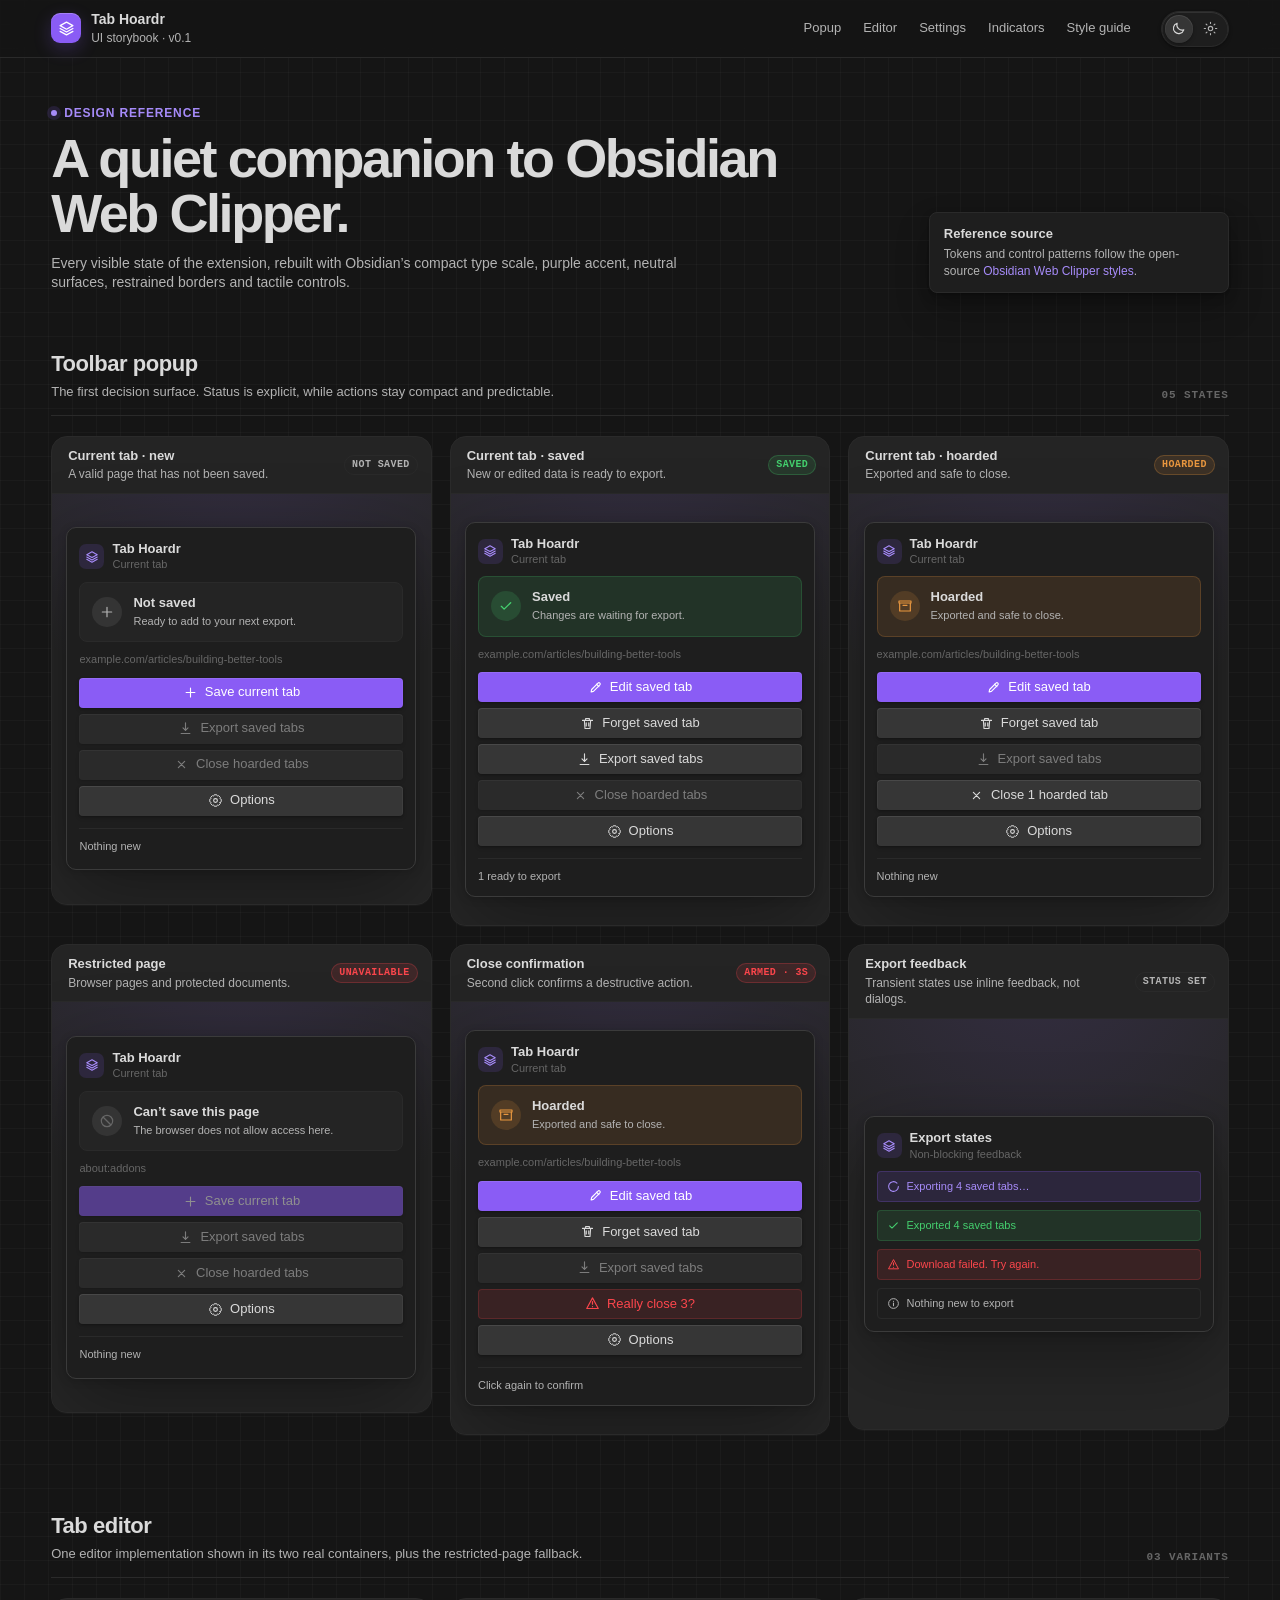
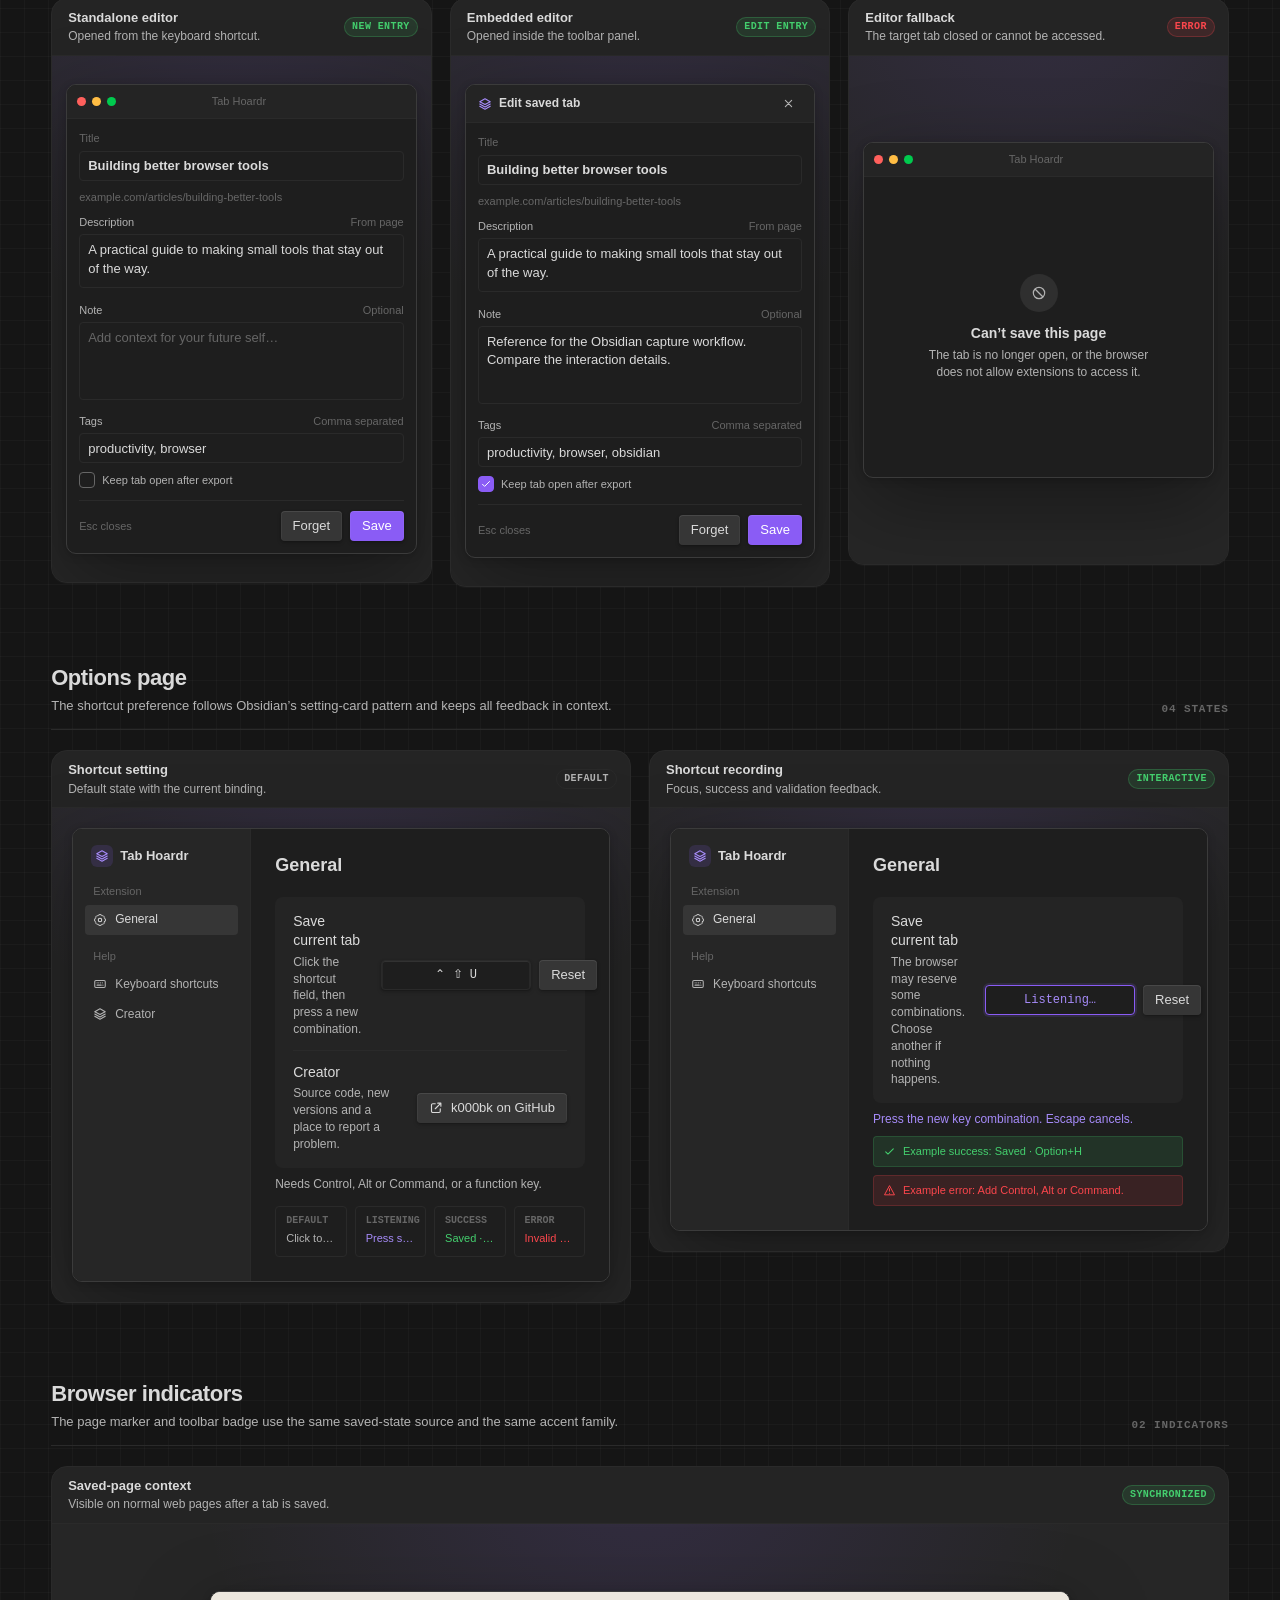
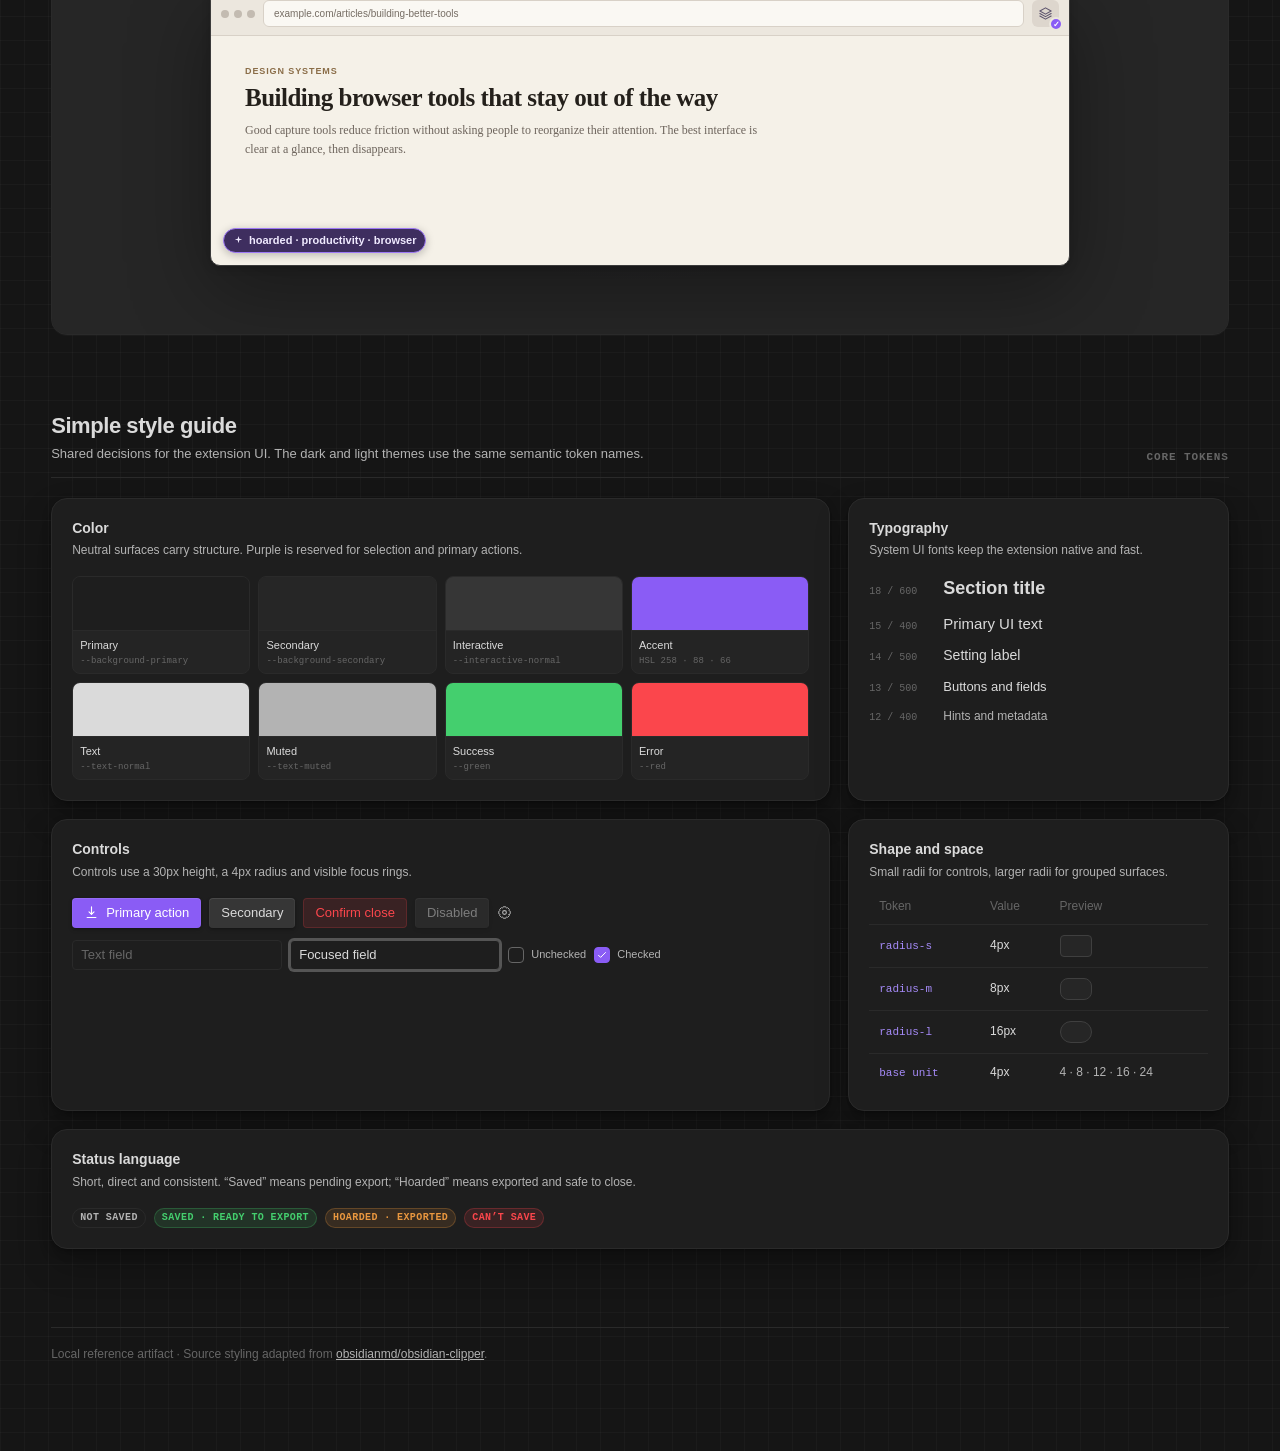
==== commit fb95ad71: "Upgrade to MV3 compatibility all main browsers compatibility" ====
--- a/browser-extension/ui-storybook/index.html
+++ b/browser-extension/ui-storybook/index.html
@@ -487,6 +487,7 @@
       font-size: var(--font-ui-smaller);
       font-weight: 500;
       white-space: nowrap;
+      text-decoration: none;
       cursor: pointer;
     }
 
@@ -787,6 +788,7 @@
     <symbol id="i-loader" viewBox="0 0 24 24"><path d="M21 12a9 9 0 1 1-2.64-6.36" fill="none" stroke="currentColor" stroke-width="2" stroke-linecap="round"/></symbol>
     <symbol id="i-alert" viewBox="0 0 24 24"><path d="M12 3 2.8 20h18.4L12 3Z" fill="none" stroke="currentColor" stroke-width="1.8" stroke-linejoin="round"/><path d="M12 9v4M12 17h.01" fill="none" stroke="currentColor" stroke-width="2" stroke-linecap="round"/></symbol>
     <symbol id="i-keyboard" viewBox="0 0 24 24"><rect x="3" y="6" width="18" height="12" rx="2" fill="none" stroke="currentColor" stroke-width="1.8"/><path d="M7 10h.01M10 10h.01M13 10h.01M16 10h.01M7 14h7M17 14h.01" fill="none" stroke="currentColor" stroke-width="2" stroke-linecap="round"/></symbol>
+    <symbol id="i-link" viewBox="0 0 24 24"><path d="M14 5h5v5M19 5l-9 9M18 14v4a2 2 0 0 1-2 2H6a2 2 0 0 1-2-2V8a2 2 0 0 1 2-2h4" fill="none" stroke="currentColor" stroke-width="1.8" stroke-linecap="round" stroke-linejoin="round"/></symbol>
     <symbol id="i-info" viewBox="0 0 24 24"><circle cx="12" cy="12" r="9" fill="none" stroke="currentColor" stroke-width="1.8"/><path d="M12 11v5M12 8h.01" fill="none" stroke="currentColor" stroke-width="2" stroke-linecap="round"/></symbol>
     <symbol id="i-chevron" viewBox="0 0 24 24"><path d="m9 18 6-6-6-6" fill="none" stroke="currentColor" stroke-width="1.8" stroke-linecap="round" stroke-linejoin="round"/></symbol>
     <symbol id="i-spark" viewBox="0 0 24 24"><path d="m12 2 1.7 6.3L20 10l-6.3 1.7L12 18l-1.7-6.3L4 10l6.3-1.7L12 2Z"/></symbol>
@@ -1035,6 +1037,7 @@
                   <button class="settings-nav-item active"><svg><use href="#i-settings"/></svg>General</button>
                   <div class="settings-group-label">Help</div>
                   <button class="settings-nav-item"><svg><use href="#i-keyboard"/></svg>Keyboard shortcuts</button>
+                  <button class="settings-nav-item"><svg><use href="#i-stack"/></svg>Creator</button>
                 </aside>
                 <div class="settings-content">
                   <h3>General</h3>
@@ -1042,6 +1045,10 @@
                     <div class="setting-row">
                       <div><div class="setting-name">Save current tab</div><div class="setting-description">Click the shortcut field, then press a new combination.</div></div>
                       <div class="setting-actions"><input class="shortcut-input" readonly value="⌃ ⇧ U" aria-label="Current shortcut"><button class="ui-button compact">Reset</button></div>
+                    </div>
+                    <div class="setting-row">
+                      <div><div class="setting-name">Creator</div><div class="setting-description">Source code, new versions and a place to report a problem.</div></div>
+                      <div class="setting-actions"><a class="ui-button compact" href="https://github.com/k000bk/tab-hoardr" target="_blank" rel="noopener noreferrer"><svg><use href="#i-link"/></svg>k000bk on GitHub</a></div>
                     </div>
                   </div>
                   <div class="setting-message">Needs Control, Alt or Command, or a function key.</div>
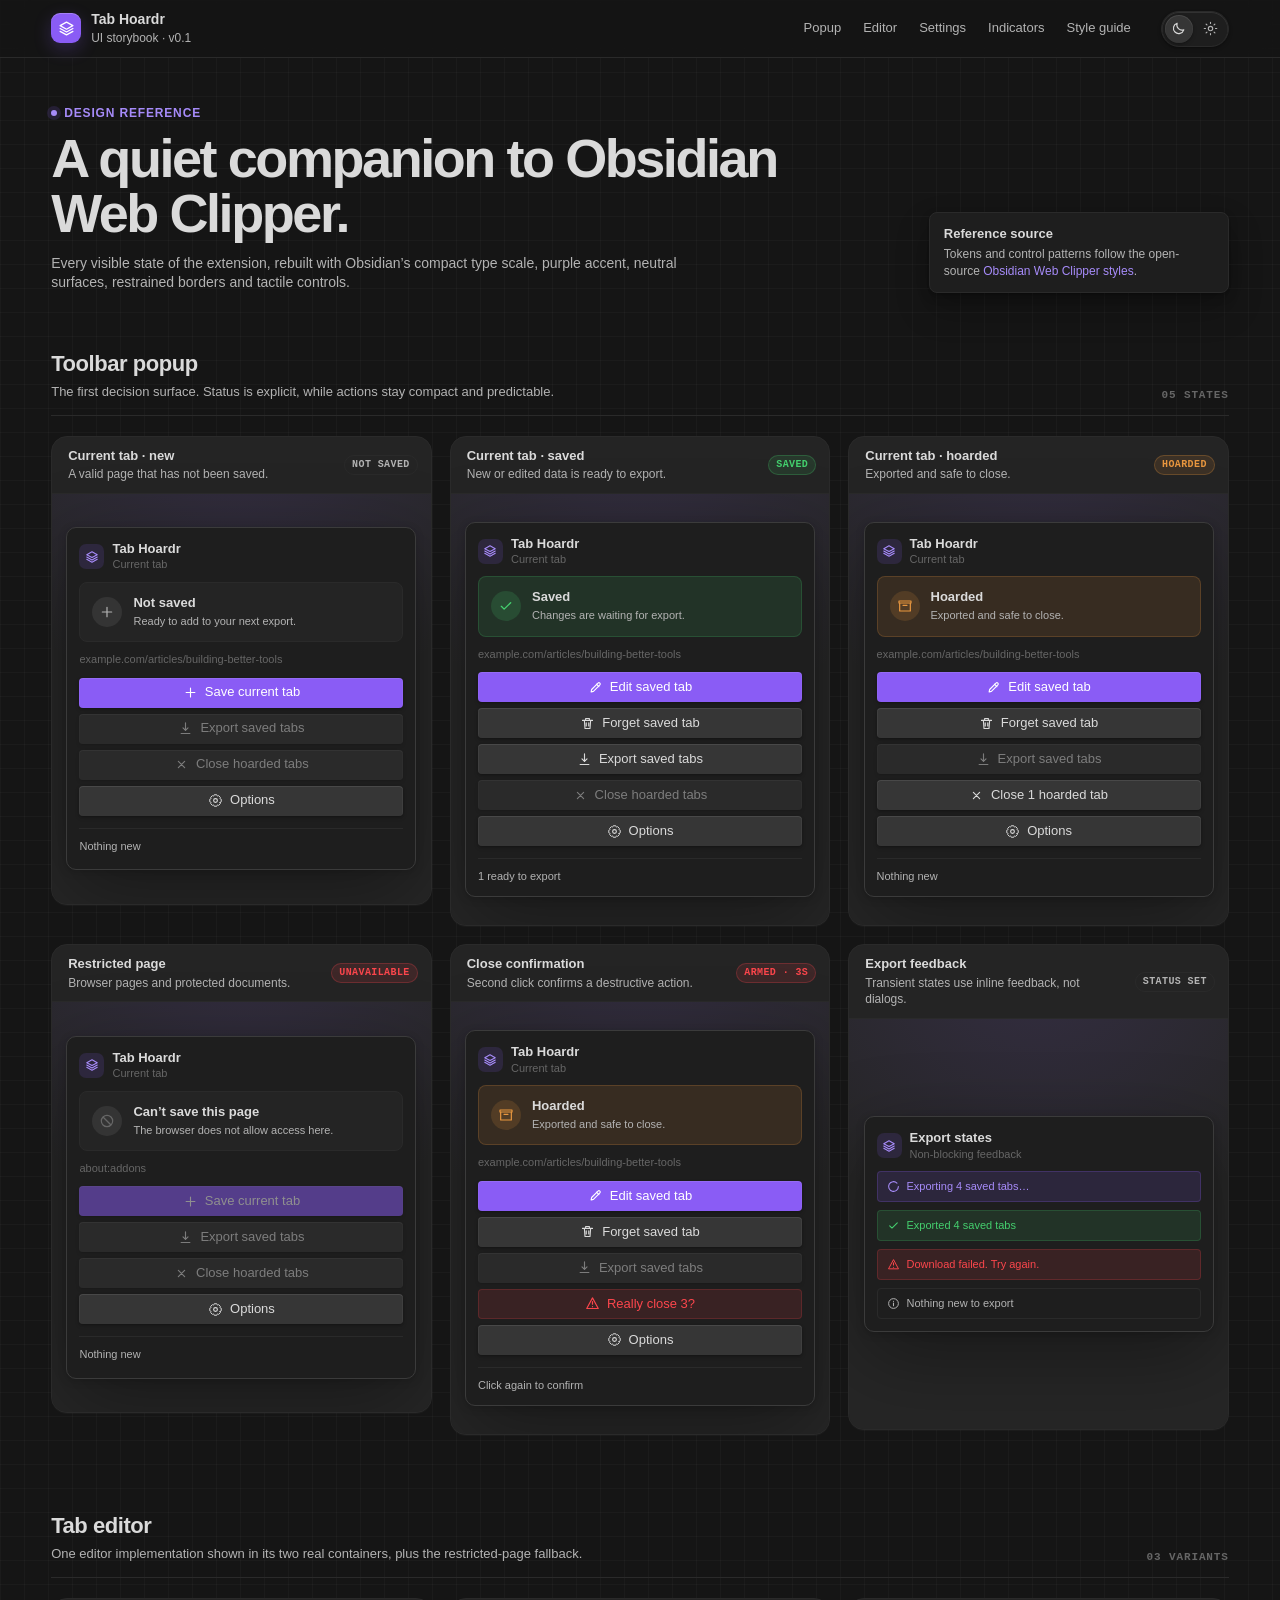
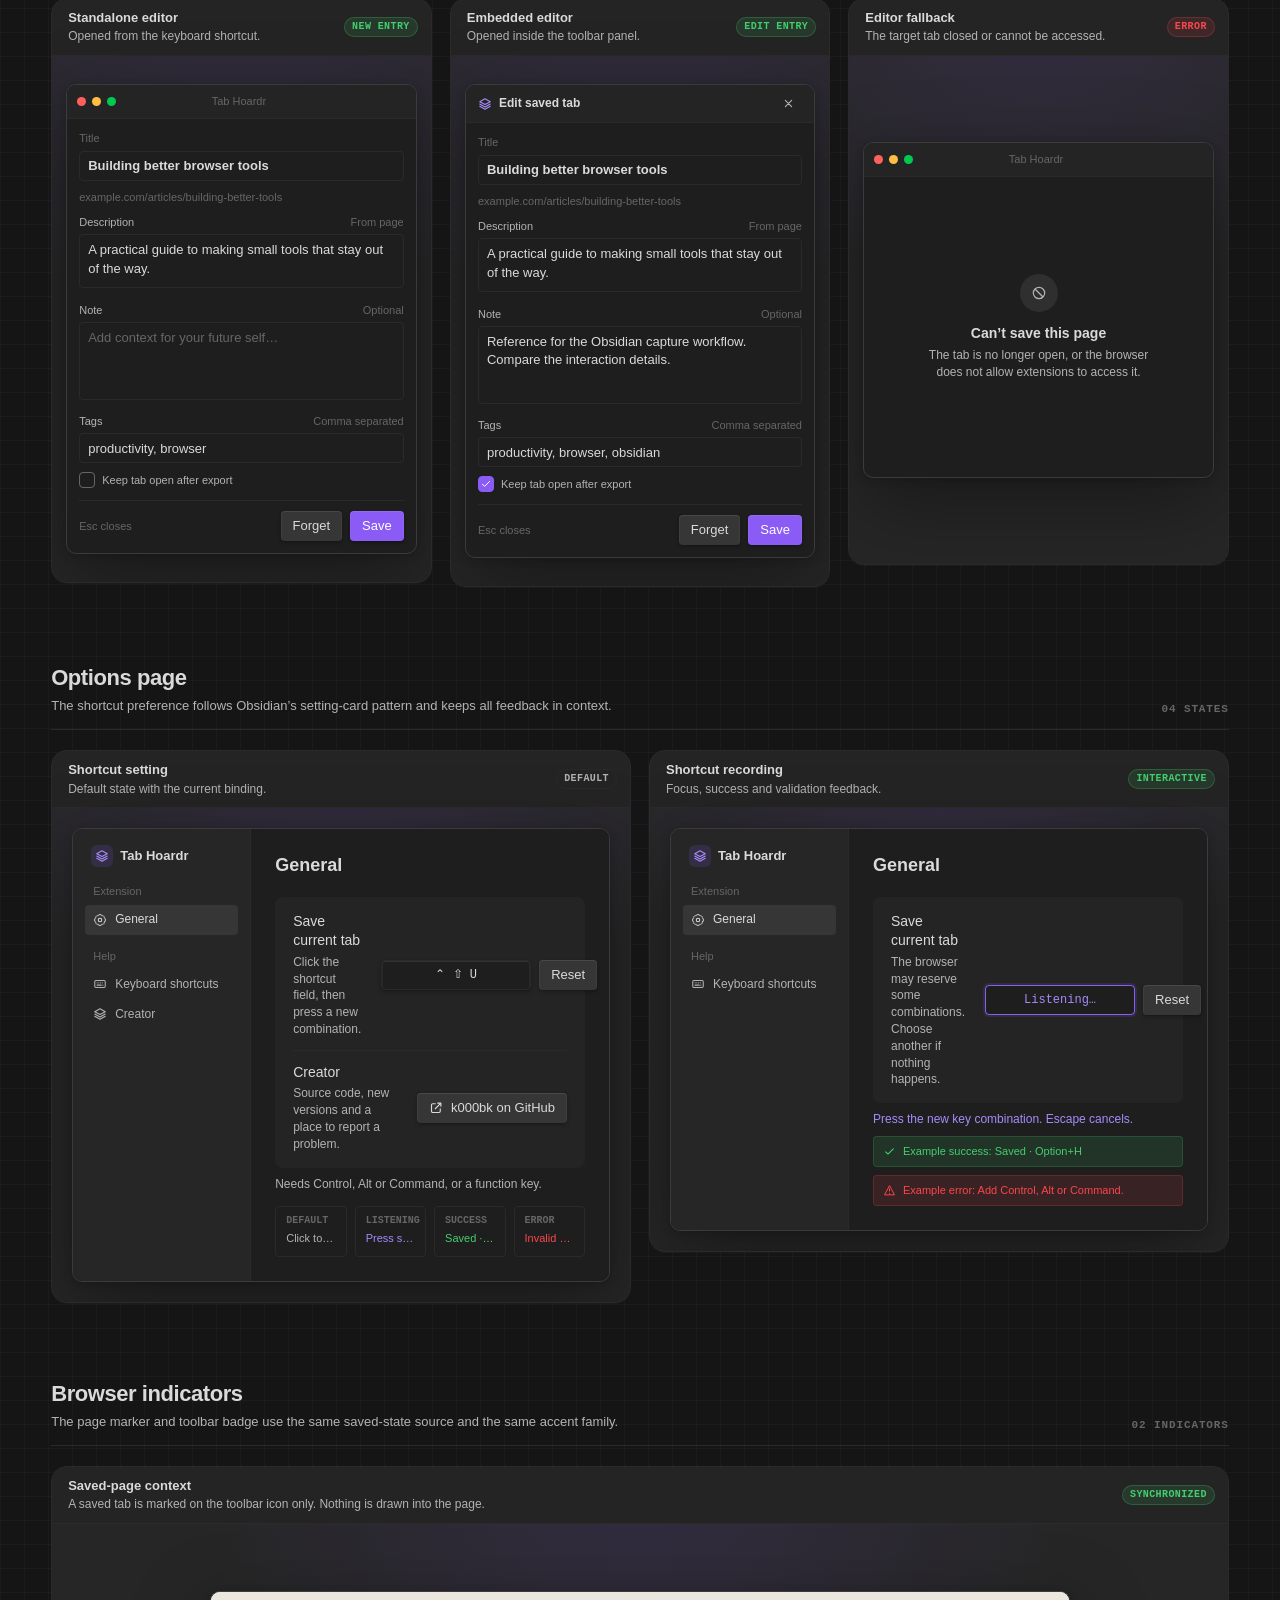
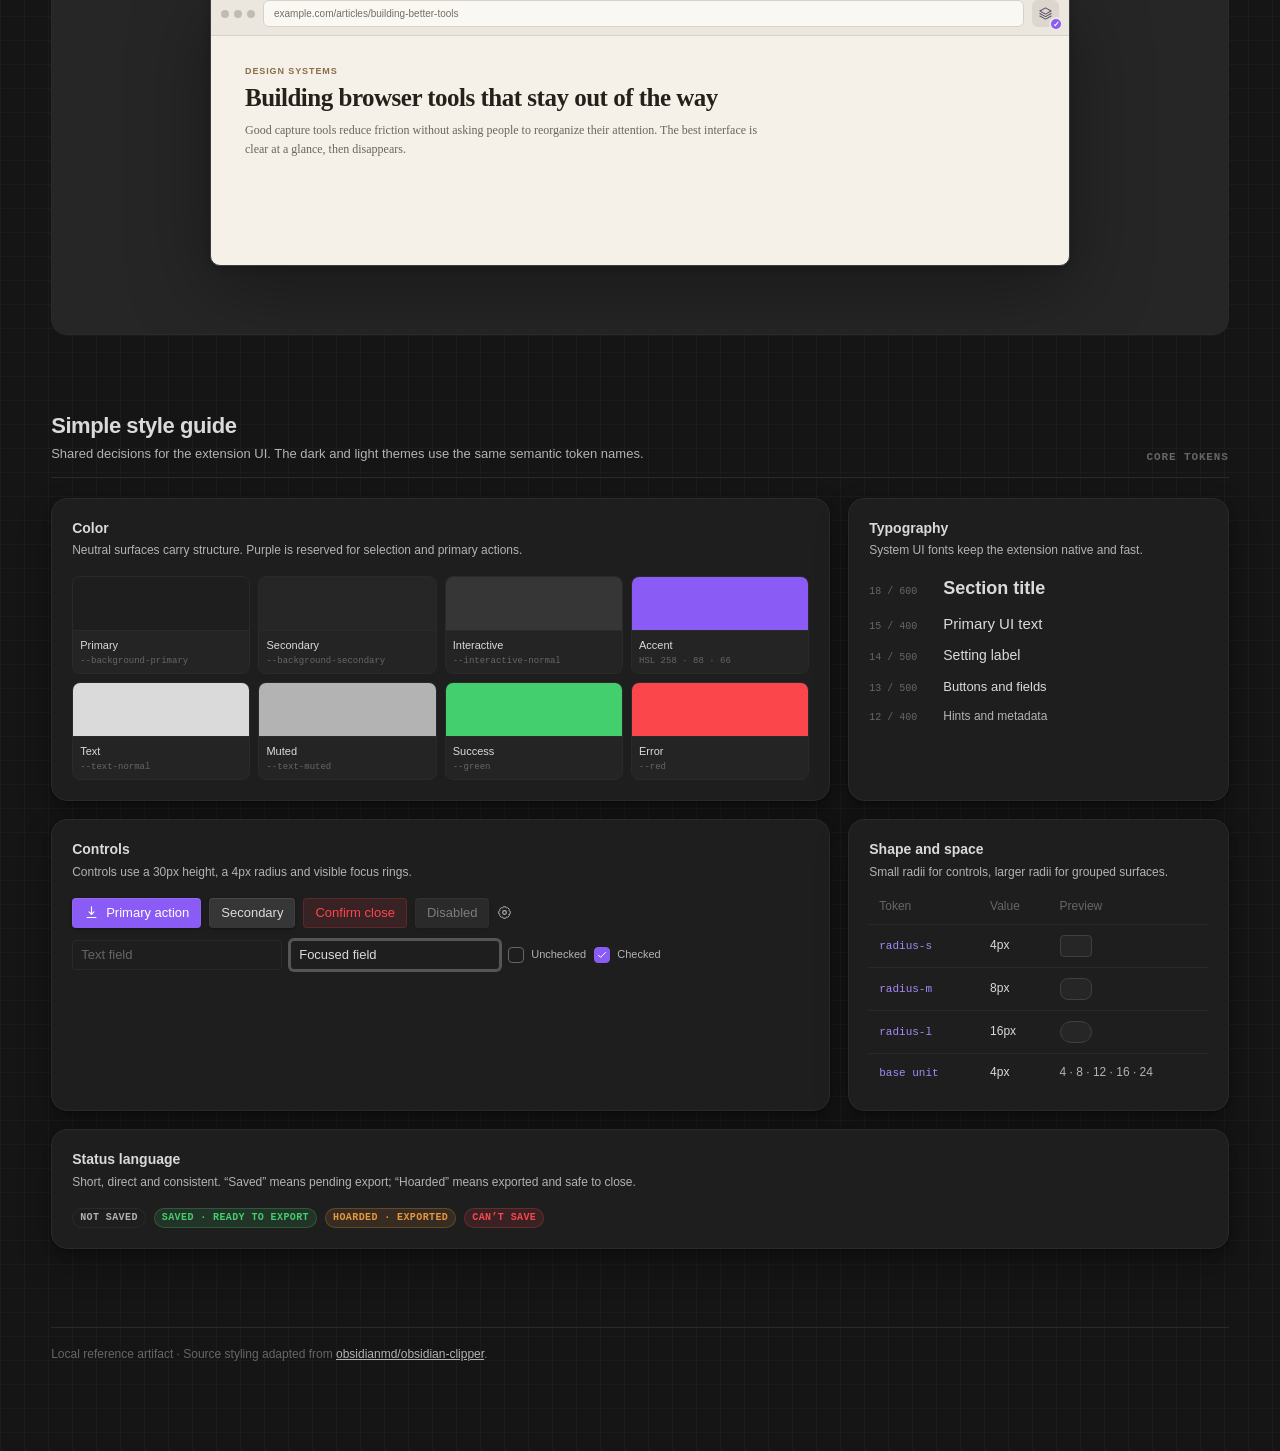
==== commit 3a321a10: "Drop the in-page pill; add backup and restore in-page pill was not reliable" ====
--- a/browser-extension/ui-storybook/index.html
+++ b/browser-extension/ui-storybook/index.html
@@ -733,8 +733,6 @@
     .article-kicker { margin-bottom: 8px; color: #8a6d48; font: 600 9px/1 var(--font-default); letter-spacing: 0.1em; text-transform: uppercase; }
     .article-preview h3 { max-width: 480px; margin-bottom: 10px; font: 700 25px/1.08 Georgia, serif; letter-spacing: -0.02em; }
     .article-preview p { color: #6d645c; font: 12px/1.55 Georgia, serif; }
-    .hoarded-pill { position: absolute; left: 12px; bottom: 12px; display: inline-flex; align-items: center; gap: 5px; padding: 6px 9px; border: 1px solid hsl(var(--accent-h) var(--accent-s) 72%); border-radius: 999px; background: hsl(var(--accent-h) 42% 24% / 0.94); box-shadow: 0 2px 8px rgb(0 0 0 / 0.25); color: #f0eaff; font: 600 11px/1 var(--font-default); white-space: nowrap; }
-    .hoarded-pill svg { width: 11px; height: 11px; fill: currentColor; }
 
     .page-footer { margin-top: 78px; padding-top: 18px; border-top: 1px solid var(--border); color: var(--text-faint); font-size: var(--font-ui-smallest); }
     .page-footer a { color: var(--text-muted); }
@@ -1105,7 +1103,7 @@
       </div>
 
       <article class="specimen">
-        <div class="specimen-caption"><div><div class="specimen-name">Saved-page context</div><div class="specimen-description">Visible on normal web pages after a tab is saved.</div></div><span class="state-label saved">synchronized</span></div>
+        <div class="specimen-caption"><div><div class="specimen-name">Saved-page context</div><div class="specimen-description">A saved tab is marked on the toolbar icon only. Nothing is drawn into the page.</div></div><span class="state-label saved">synchronized</span></div>
         <div class="stage">
           <div class="browser-scene" style="width:min(860px,100%)">
             <div class="browser-toolbar">
@@ -1114,7 +1112,6 @@
               <span class="browser-action"><svg><use href="#i-stack"/></svg><span class="browser-badge">✓</span></span>
             </div>
             <article class="article-preview"><div class="article-kicker">Design systems</div><h3>Building browser tools that stay out of the way</h3><p>Good capture tools reduce friction without asking people to reorganize their attention. The best interface is clear at a glance, then disappears.</p></article>
-            <div class="hoarded-pill"><svg><use href="#i-spark"/></svg>hoarded · productivity · browser</div>
           </div>
         </div>
       </article>
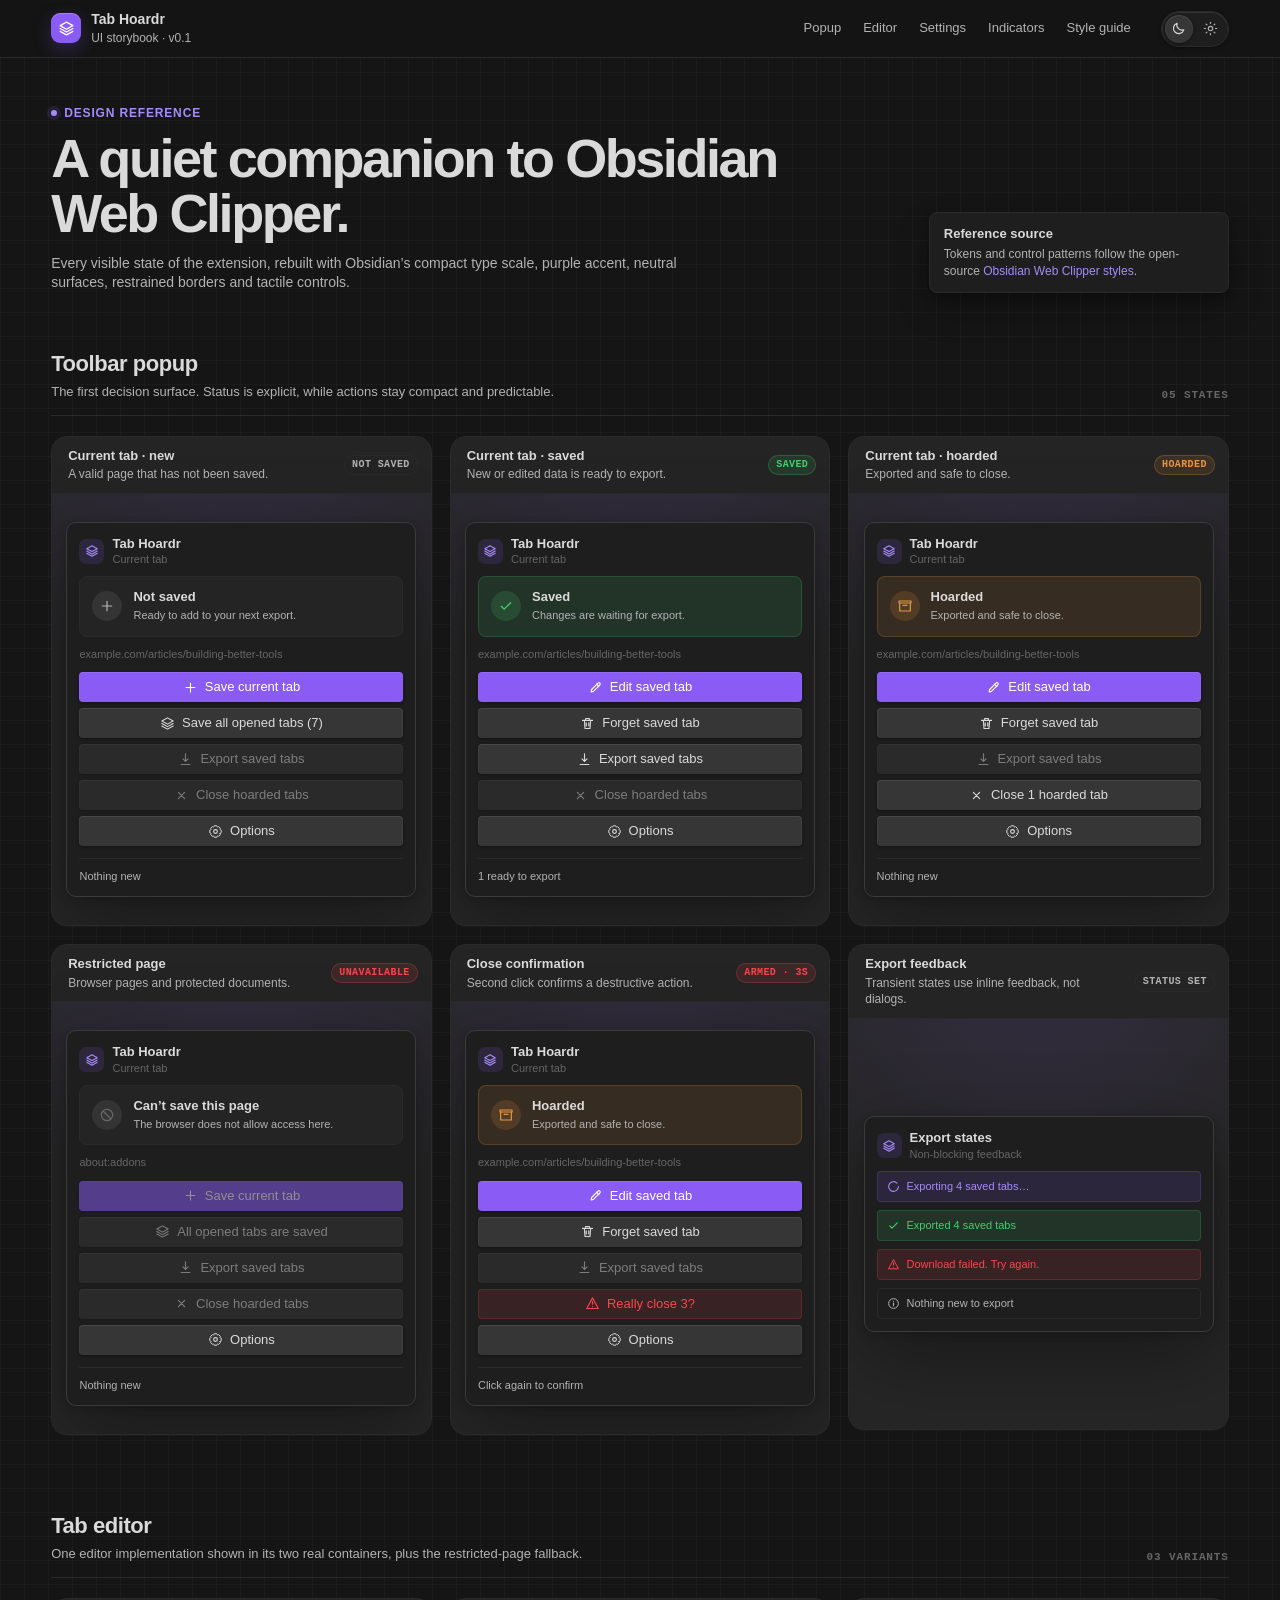
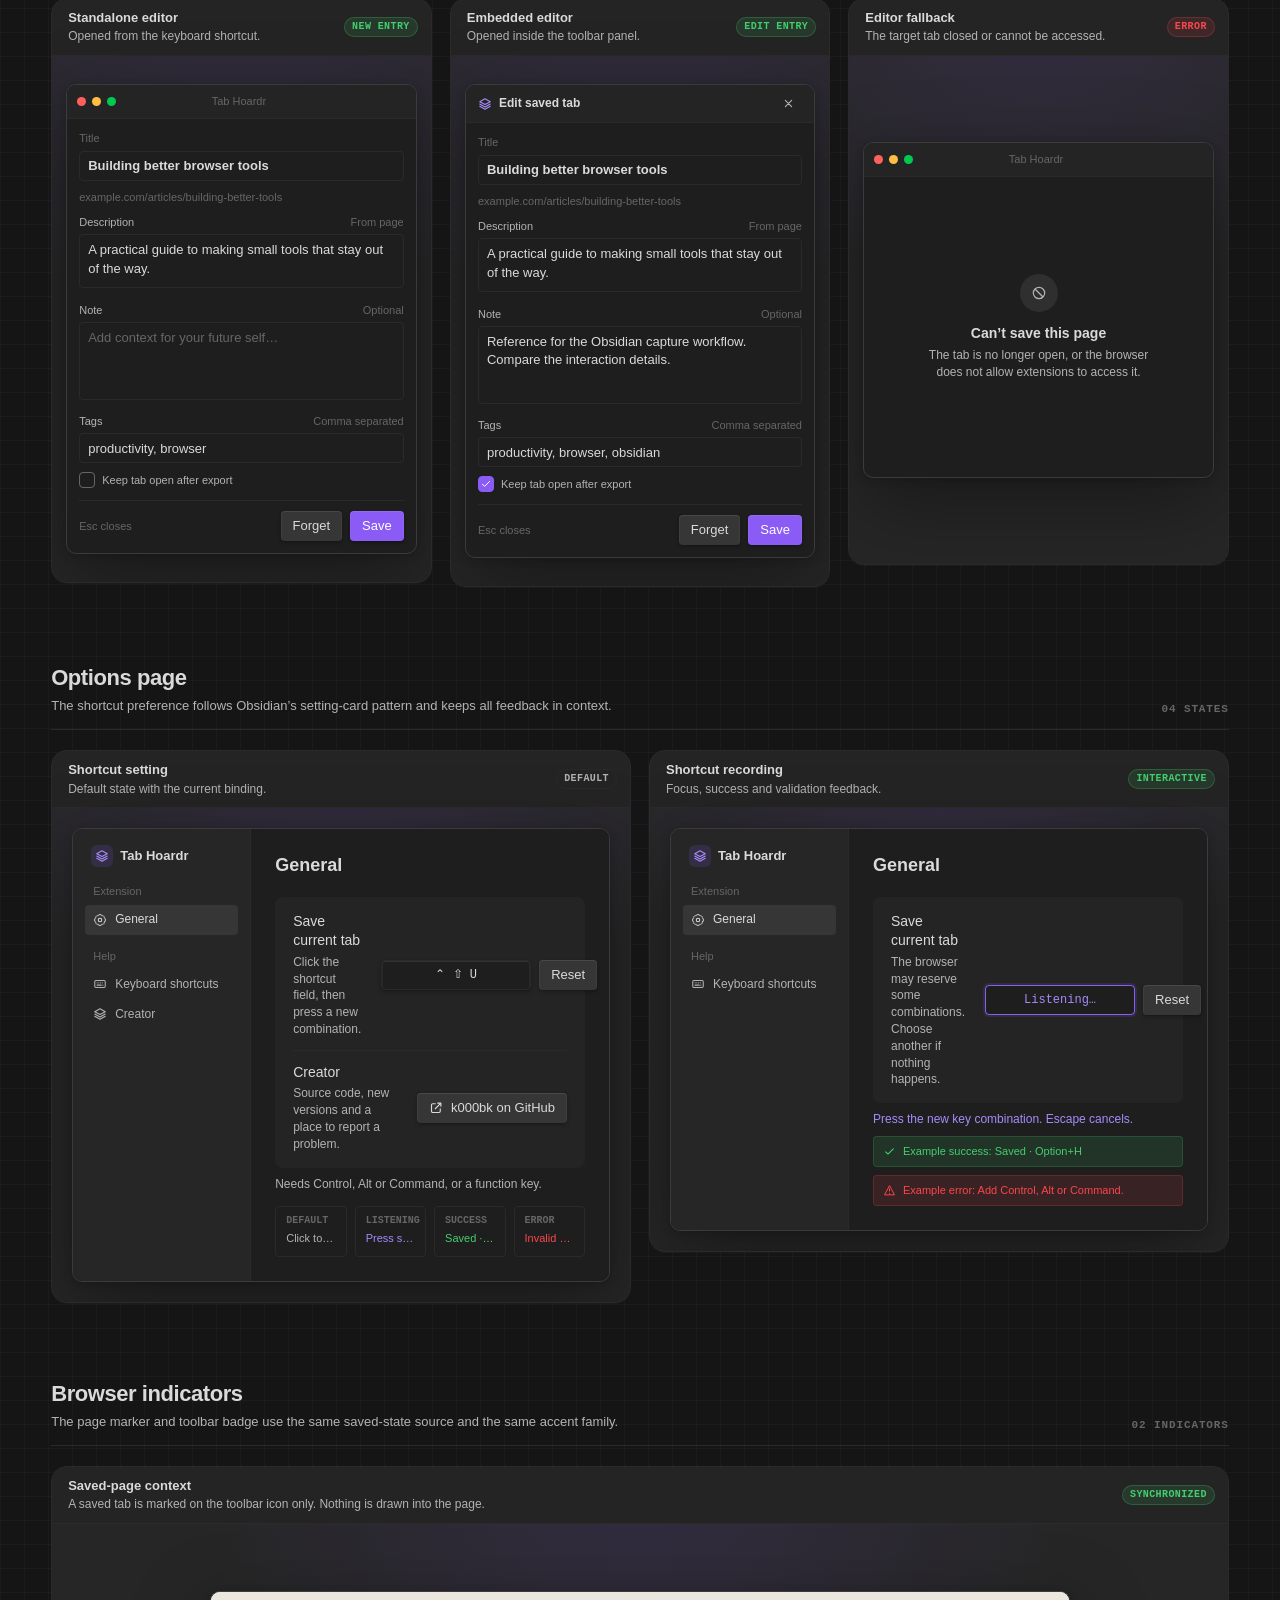
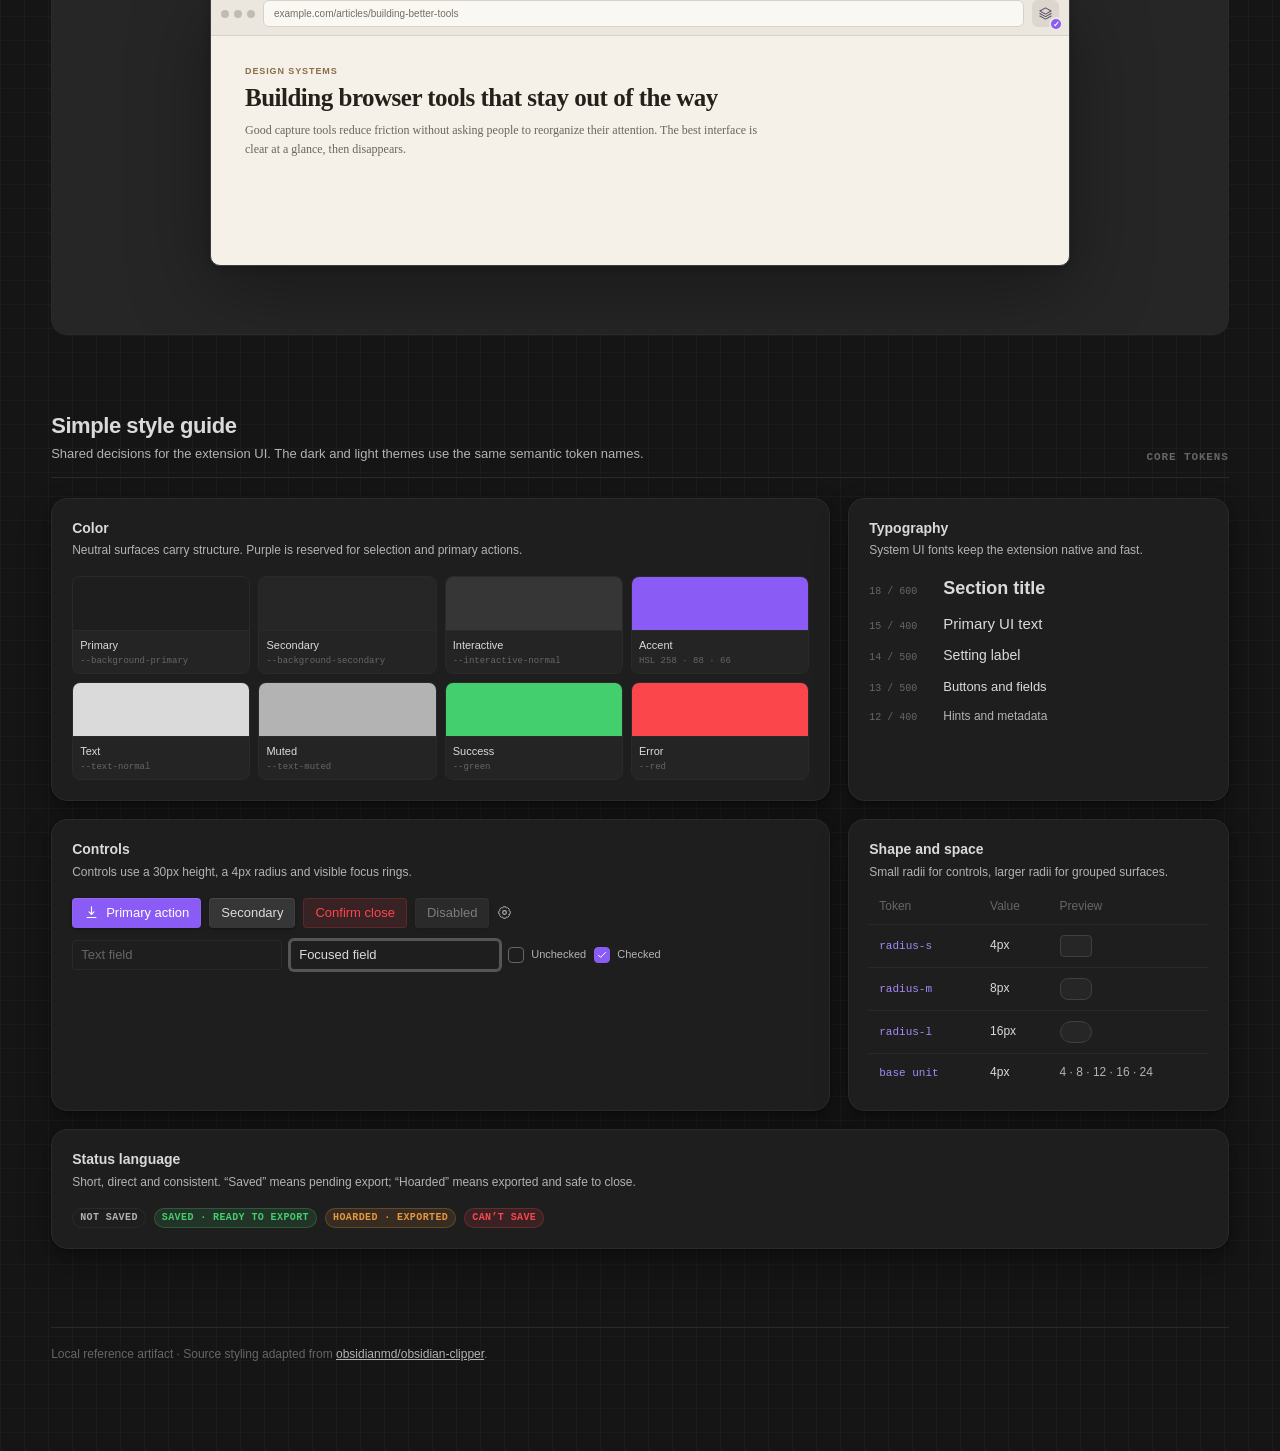
==== commit 7f69c1ee: "Add: save all opened tabs, Fixed: duplicated exports New functionality that lets exporting all opene" ====
--- a/browser-extension/ui-storybook/index.html
+++ b/browser-extension/ui-storybook/index.html
@@ -846,6 +846,7 @@
                 <div class="host">example.com/articles/building-better-tools</div>
                 <div class="menu-stack">
                   <button class="ui-button accent"><svg><use href="#i-plus"/></svg>Save current tab</button>
+                  <button class="ui-button"><svg><use href="#i-stack"/></svg>Save all opened tabs (7)</button>
                   <button class="ui-button" disabled><svg><use href="#i-download"/></svg>Export saved tabs</button>
                   <button class="ui-button" disabled><svg><use href="#i-x"/></svg>Close hoarded tabs</button>
                   <button class="ui-button"><svg><use href="#i-settings"/></svg>Options</button>
@@ -908,6 +909,7 @@
                 <div class="host">about:addons</div>
                 <div class="menu-stack">
                   <button class="ui-button accent" disabled><svg><use href="#i-plus"/></svg>Save current tab</button>
+                  <button class="ui-button" disabled><svg><use href="#i-stack"/></svg>All opened tabs are saved</button>
                   <button class="ui-button" disabled><svg><use href="#i-download"/></svg>Export saved tabs</button>
                   <button class="ui-button" disabled><svg><use href="#i-x"/></svg>Close hoarded tabs</button>
                   <button class="ui-button"><svg><use href="#i-settings"/></svg>Options</button>
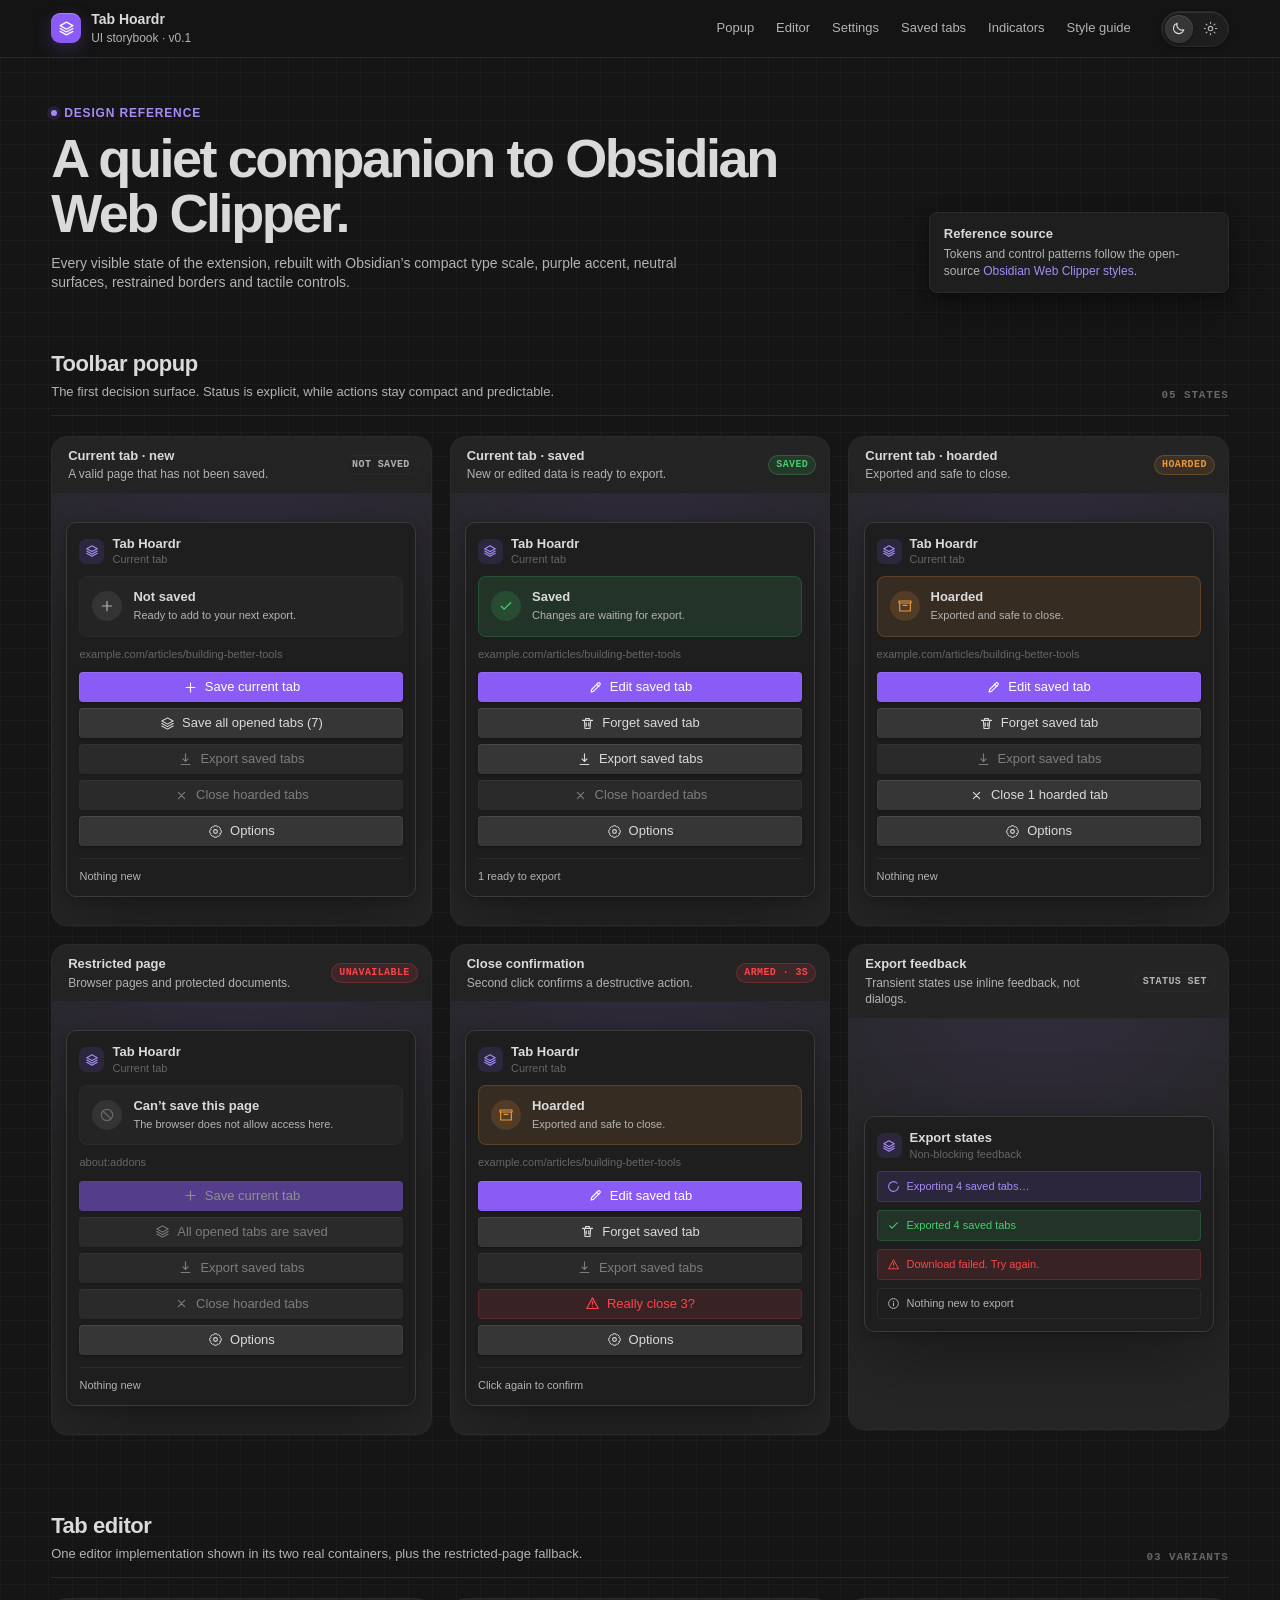
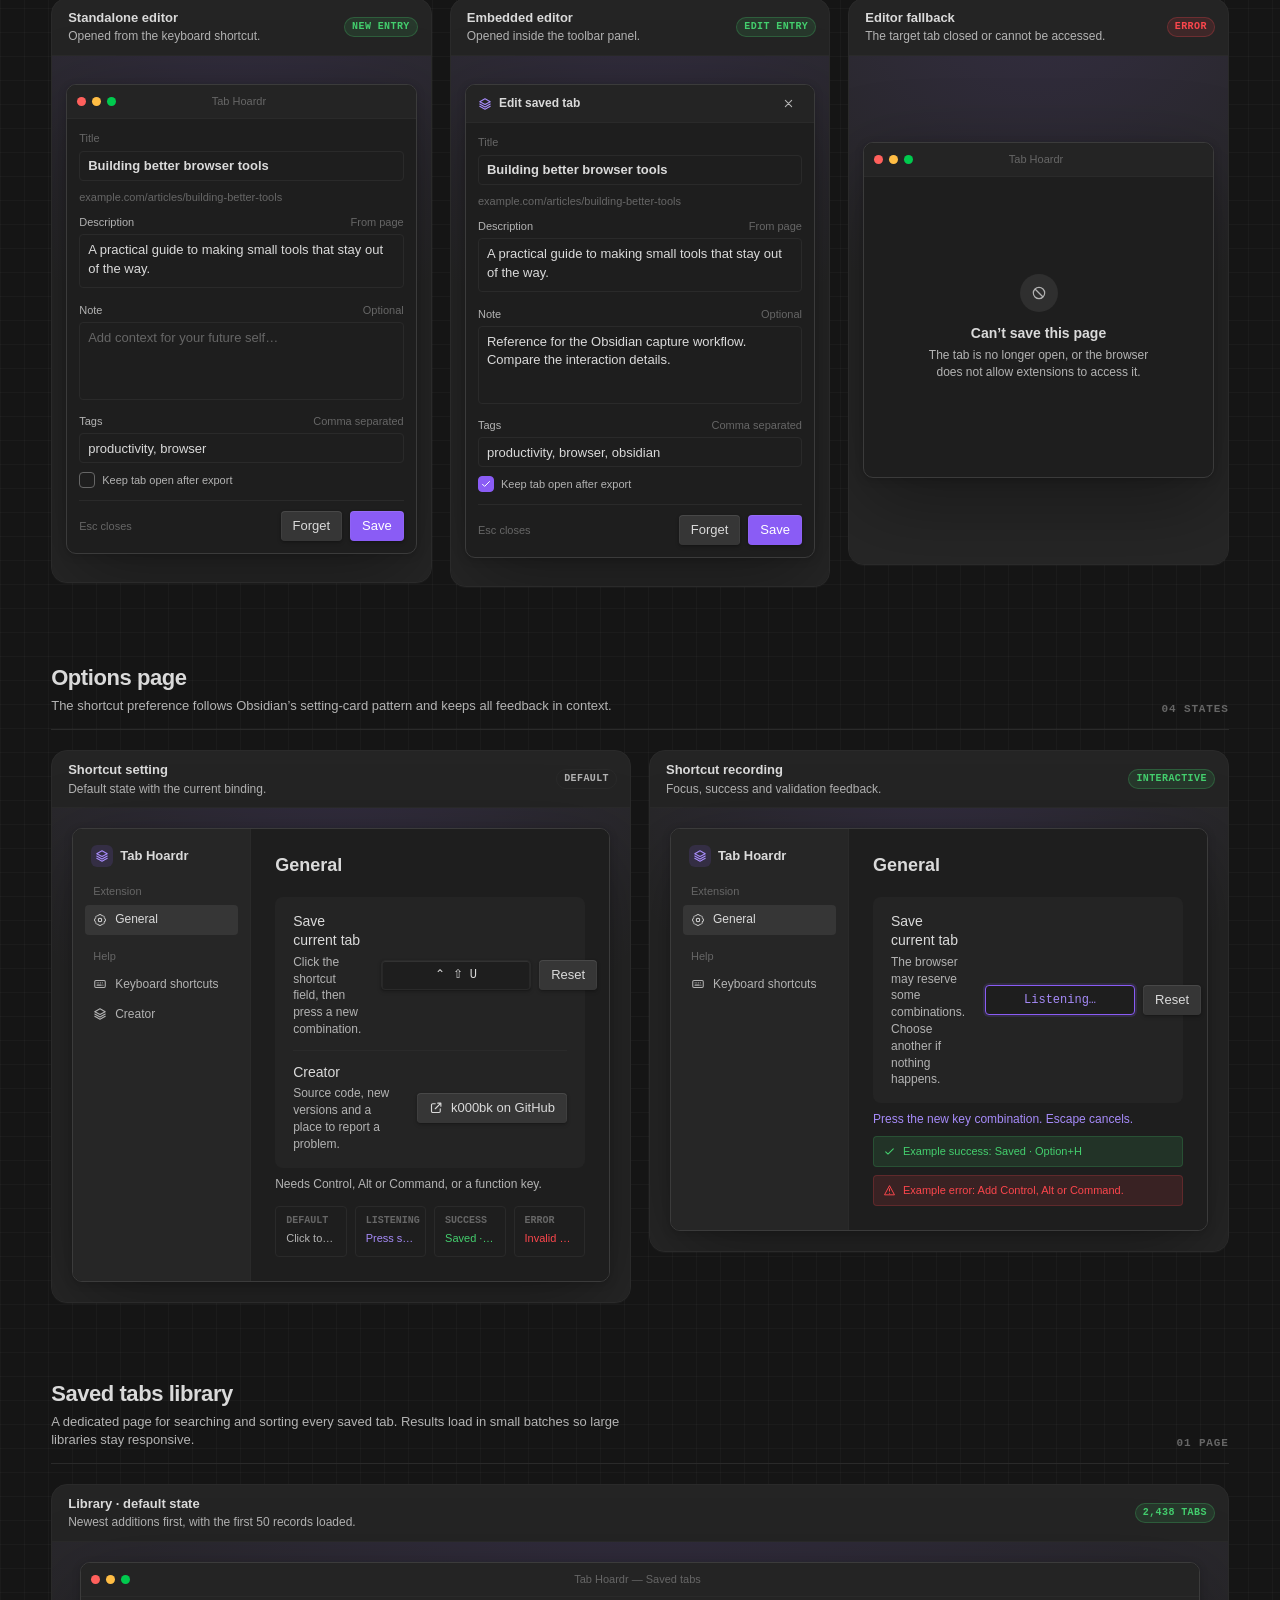
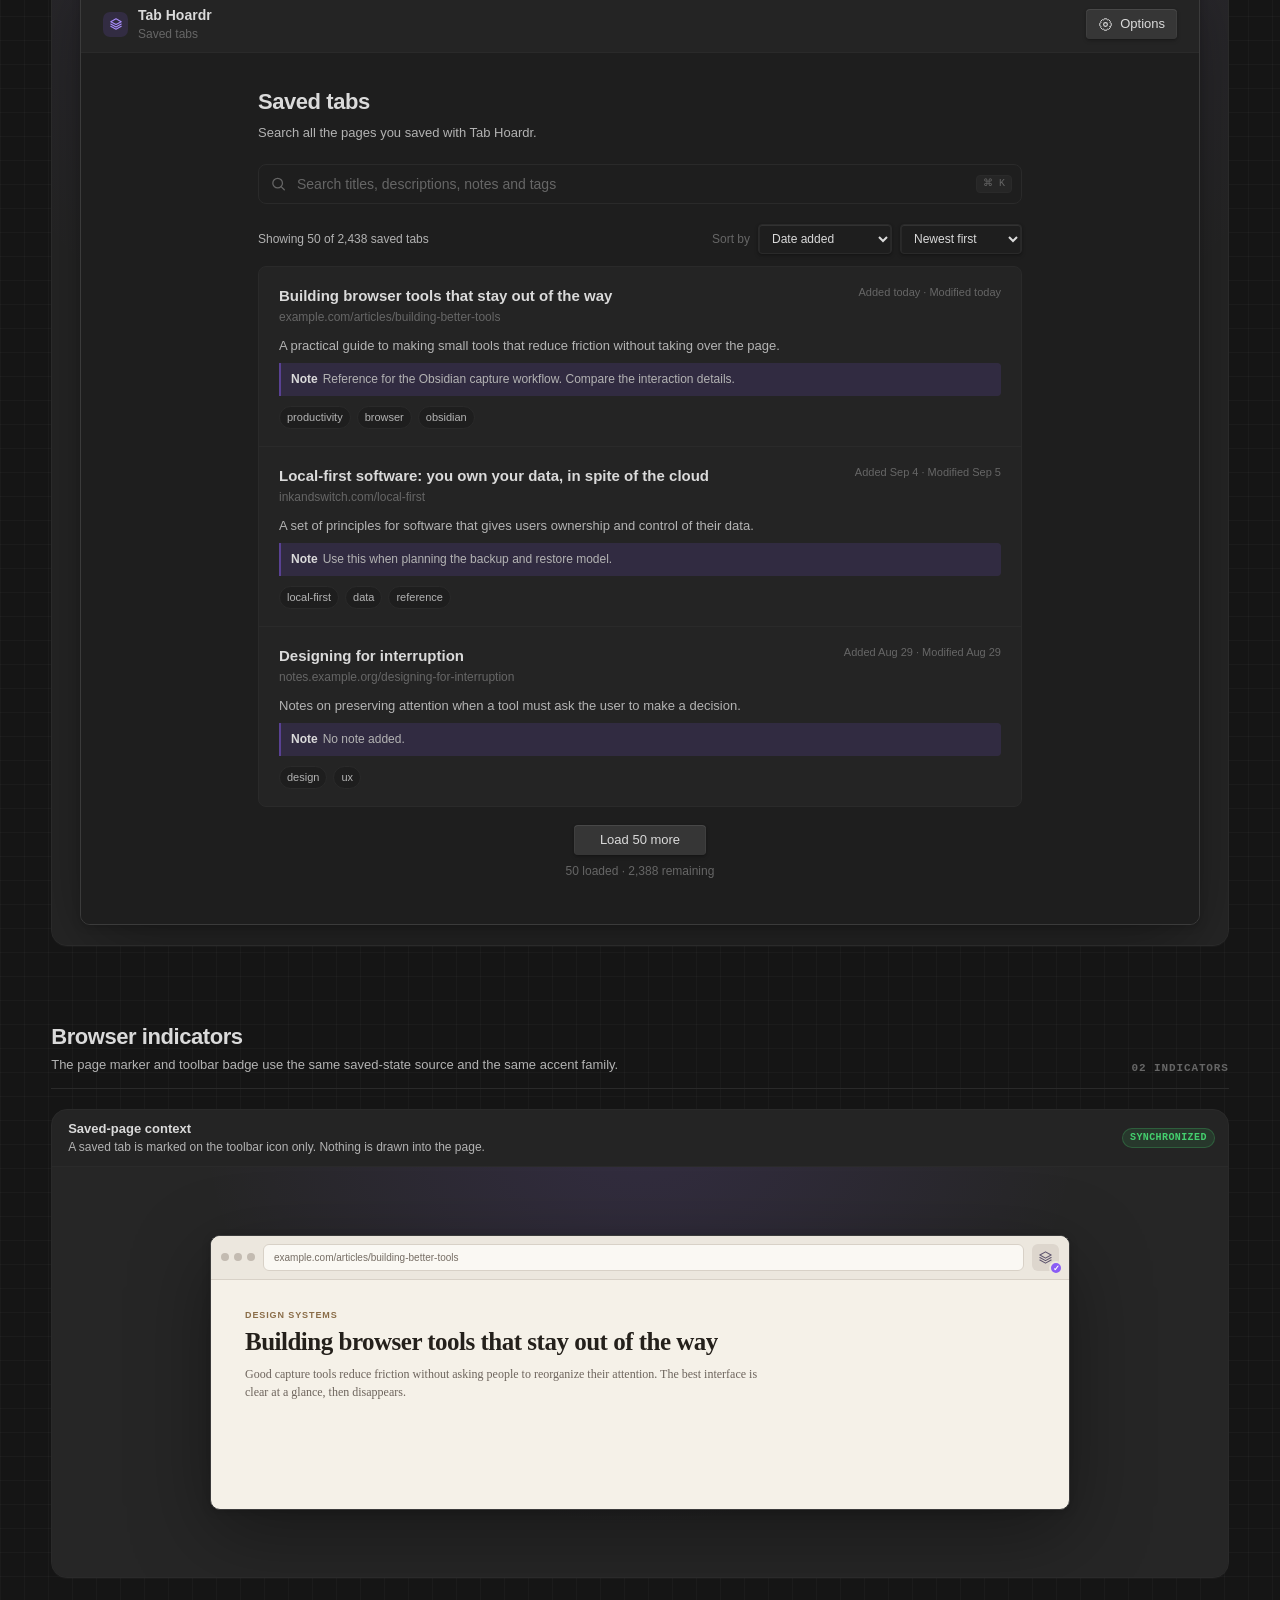
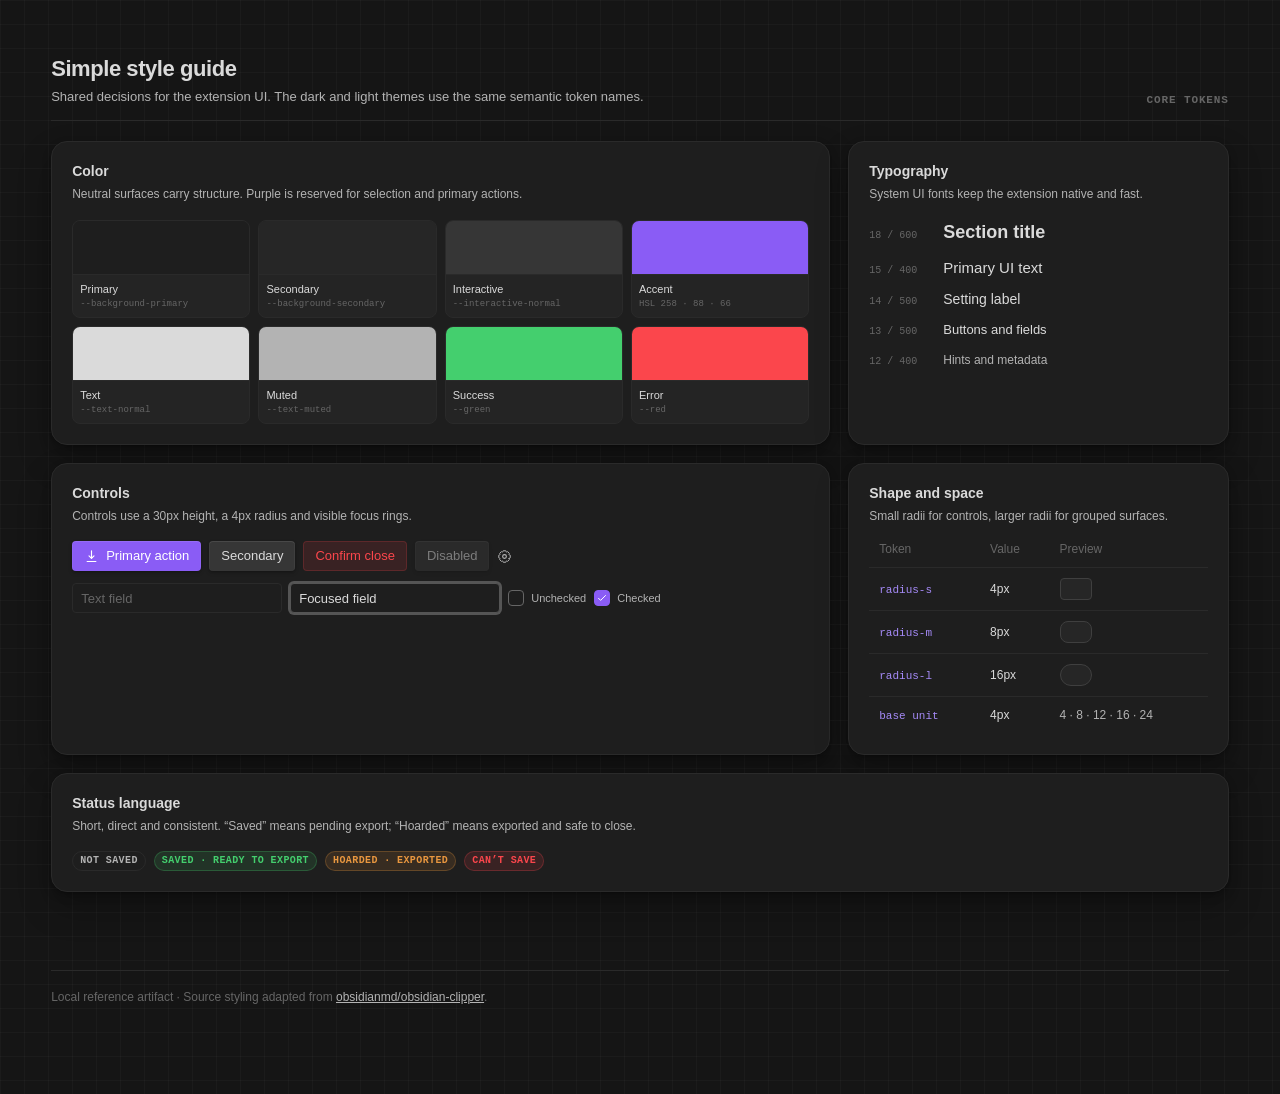
==== commit 566b0b4f: "Storybook update: browse database UI design for the browse feature" ====
--- a/browser-extension/ui-storybook/index.html
+++ b/browser-extension/ui-storybook/index.html
@@ -734,6 +734,172 @@
     .article-preview h3 { max-width: 480px; margin-bottom: 10px; font: 700 25px/1.08 Georgia, serif; letter-spacing: -0.02em; }
     .article-preview p { color: #6d645c; font: 12px/1.55 Georgia, serif; }
 
+    .library-stage { min-height: 760px; padding: 20px; place-items: start center; }
+    .library-window { max-width: 1120px; }
+
+    .library-surface {
+      min-height: 700px;
+      padding: 0;
+      background: var(--background-primary);
+    }
+
+    .library-header {
+      display: flex;
+      min-height: 56px;
+      align-items: center;
+      gap: 10px;
+      padding: 0 22px;
+      border-bottom: 1px solid var(--border);
+      background: var(--background-primary-alt);
+    }
+
+    .library-heading { min-width: 0; }
+    .library-title { font-size: var(--font-ui-small); font-weight: 600; }
+    .library-count { margin-top: 1px; color: var(--text-faint); font-size: var(--font-ui-smallest); }
+    .library-header .ui-button { width: auto; margin-left: auto; }
+
+    .library-content {
+      width: min(820px, 100%);
+      margin: 0 auto;
+      padding: 34px 28px 44px;
+    }
+
+    .library-content h3 { margin-bottom: 6px; font-size: 22px; letter-spacing: -0.02em; }
+    .library-intro { margin-bottom: 22px; color: var(--text-muted); font-size: var(--font-ui-smaller); }
+
+    .search-field { position: relative; }
+    .search-field svg {
+      position: absolute;
+      top: 50%;
+      left: 12px;
+      width: 17px;
+      height: 17px;
+      transform: translateY(-50%);
+      color: var(--text-faint);
+      pointer-events: none;
+    }
+
+    .search-field .ui-input {
+      height: 40px;
+      padding: 0 38px;
+      border-radius: var(--radius-m);
+      font-size: var(--font-ui-small);
+    }
+
+    .search-shortcut {
+      position: absolute;
+      top: 50%;
+      right: 10px;
+      padding: 3px 6px;
+      transform: translateY(-50%);
+      border: 1px solid var(--border);
+      border-radius: var(--radius-s);
+      background: var(--background-secondary);
+      color: var(--text-faint);
+      font: 10px/1 var(--font-mono);
+      pointer-events: none;
+    }
+
+    .library-tools {
+      display: flex;
+      align-items: center;
+      gap: 8px;
+      min-height: 54px;
+      margin-top: 8px;
+    }
+
+    .results-summary { margin-right: auto; color: var(--text-muted); font-size: var(--font-ui-smallest); }
+    .sort-label { color: var(--text-faint); font-size: var(--font-ui-smallest); }
+
+    .ui-select {
+      height: var(--input-height);
+      padding: 0 28px 0 9px;
+      border: 1px solid var(--border);
+      border-radius: var(--radius-s);
+      outline: none;
+      background: var(--background-primary);
+      box-shadow: var(--input-shadow);
+      color: var(--text-normal);
+      font-size: var(--font-ui-smallest);
+      cursor: pointer;
+    }
+
+    .ui-select:hover { border-color: var(--border-hover); box-shadow: var(--input-shadow-hover); }
+    .ui-select:focus-visible { border-color: var(--border-focus); box-shadow: 0 0 0 2px var(--border-focus); }
+
+    .saved-list {
+      overflow: hidden;
+      border: 1px solid var(--border);
+      border-radius: var(--radius-m);
+      background: var(--background-primary-alt);
+    }
+
+    .saved-item { padding: 18px 20px 17px; }
+    .saved-item + .saved-item { border-top: 1px solid var(--border); }
+    .saved-item:hover { background: var(--hover); }
+
+    .saved-item-head {
+      display: grid;
+      grid-template-columns: minmax(0, 1fr) auto;
+      gap: 18px;
+      align-items: start;
+    }
+
+    .saved-item-title {
+      overflow: hidden;
+      margin-bottom: 3px;
+      color: var(--text-normal);
+      font-size: var(--font-ui-medium);
+      font-weight: 600;
+      text-overflow: ellipsis;
+      white-space: nowrap;
+    }
+
+    .saved-item-url {
+      overflow: hidden;
+      color: var(--text-faint);
+      font-size: var(--font-ui-smallest);
+      text-overflow: ellipsis;
+      white-space: nowrap;
+    }
+
+    .saved-item-date { color: var(--text-faint); font-size: 11px; white-space: nowrap; }
+    .saved-item-description { margin: 11px 0 8px; color: var(--text-muted); font-size: var(--font-ui-smaller); }
+
+    .saved-item-note {
+      margin-bottom: 10px;
+      padding: 8px 10px;
+      border-left: 2px solid hsl(var(--accent-h) var(--accent-s) var(--accent-l) / 0.45);
+      border-radius: 0 var(--radius-s) var(--radius-s) 0;
+      background: var(--accent-soft);
+      color: var(--text-muted);
+      font-size: var(--font-ui-smallest);
+    }
+
+    .saved-item-note strong { margin-right: 5px; color: var(--text-normal); font-weight: 600; }
+    .tag-list { display: flex; flex-wrap: wrap; gap: 6px; }
+
+    .tag {
+      padding: 3px 7px;
+      border: 1px solid var(--border);
+      border-radius: 999px;
+      background: var(--background-primary);
+      color: var(--text-muted);
+      font-size: 11px;
+    }
+
+    .library-load {
+      display: flex;
+      flex-direction: column;
+      align-items: center;
+      gap: 8px;
+      padding-top: 18px;
+      color: var(--text-faint);
+      font-size: var(--font-ui-smallest);
+    }
+
+    .library-load .ui-button { width: auto; min-width: 132px; }
+
     .page-footer { margin-top: 78px; padding-top: 18px; border-top: 1px solid var(--border); color: var(--text-faint); font-size: var(--font-ui-smallest); }
     .page-footer a { color: var(--text-muted); }
 
@@ -762,6 +928,15 @@
       .variant-strip { grid-template-columns: repeat(2, 1fr); }
       .swatches { grid-template-columns: repeat(2, 1fr); }
       .article-preview { width: 92%; padding-inline: 22px; }
+      .library-stage { padding: 10px; }
+      .library-content { padding: 26px 14px 34px; }
+      .library-header { padding-inline: 14px; }
+      .library-header .ui-button { display: none; }
+      .library-tools { flex-wrap: wrap; padding-block: 9px; }
+      .results-summary { width: 100%; }
+      .saved-item { padding: 15px 14px; }
+      .saved-item-head { grid-template-columns: 1fr; gap: 5px; }
+      .saved-item-date { white-space: normal; }
     }
 
     @media (prefers-reduced-motion: reduce) {
@@ -790,6 +965,7 @@
     <symbol id="i-info" viewBox="0 0 24 24"><circle cx="12" cy="12" r="9" fill="none" stroke="currentColor" stroke-width="1.8"/><path d="M12 11v5M12 8h.01" fill="none" stroke="currentColor" stroke-width="2" stroke-linecap="round"/></symbol>
     <symbol id="i-chevron" viewBox="0 0 24 24"><path d="m9 18 6-6-6-6" fill="none" stroke="currentColor" stroke-width="1.8" stroke-linecap="round" stroke-linejoin="round"/></symbol>
     <symbol id="i-spark" viewBox="0 0 24 24"><path d="m12 2 1.7 6.3L20 10l-6.3 1.7L12 18l-1.7-6.3L4 10l6.3-1.7L12 2Z"/></symbol>
+    <symbol id="i-search" viewBox="0 0 24 24"><circle cx="10.8" cy="10.8" r="6.8" fill="none" stroke="currentColor" stroke-width="1.8"/><path d="m16 16 4.2 4.2" fill="none" stroke="currentColor" stroke-width="1.8" stroke-linecap="round"/></symbol>
   </svg>
 
   <header class="page-header">
@@ -804,6 +980,7 @@
       <a href="#popup">Popup</a>
       <a href="#editor">Editor</a>
       <a href="#settings">Settings</a>
+      <a href="#library">Saved tabs</a>
       <a href="#indicators">Indicators</a>
       <a href="#styleguide">Style guide</a>
     </nav>
@@ -1095,6 +1272,90 @@
       </div>
     </section>
 
+    <section class="section" id="library">
+      <div class="section-heading">
+        <div>
+          <h2>Saved tabs library</h2>
+          <p>A dedicated page for searching and sorting every saved tab. Results load in small batches so large libraries stay responsive.</p>
+        </div>
+        <span class="section-count">01 page</span>
+      </div>
+
+      <article class="specimen">
+        <div class="specimen-caption"><div><div class="specimen-name">Library · default state</div><div class="specimen-description">Newest additions first, with the first 50 records loaded.</div></div><span class="state-label saved">2,438 tabs</span></div>
+        <div class="stage library-stage">
+          <div class="window library-window">
+            <div class="window-bar"><div class="traffic-lights"><span></span><span></span><span></span></div><div class="window-title">Tab Hoardr — Saved tabs</div></div>
+            <div class="app-surface library-surface">
+              <header class="library-header">
+                <span class="app-logo"><svg><use href="#i-stack"/></svg></span>
+                <div class="library-heading"><div class="library-title">Tab Hoardr</div><div class="library-count">Saved tabs</div></div>
+                <button class="ui-button compact"><svg><use href="#i-settings"/></svg>Options</button>
+              </header>
+
+              <div class="library-content">
+                <h3>Saved tabs</h3>
+                <p class="library-intro">Search all the pages you saved with Tab Hoardr.</p>
+
+                <div class="search-field">
+                  <svg><use href="#i-search"/></svg>
+                  <input class="ui-input" type="search" placeholder="Search titles, descriptions, notes and tags" aria-label="Search saved tabs">
+                  <span class="search-shortcut">⌘ K</span>
+                </div>
+
+                <div class="library-tools">
+                  <span class="results-summary">Showing 50 of 2,438 saved tabs</span>
+                  <label class="sort-label" for="sort-field">Sort by</label>
+                  <select class="ui-select" id="sort-field" aria-label="Sort field">
+                    <option selected>Date added</option>
+                    <option>Date modified</option>
+                  </select>
+                  <select class="ui-select" aria-label="Sort order">
+                    <option selected>Newest first</option>
+                    <option>Oldest first</option>
+                  </select>
+                </div>
+
+                <div class="saved-list">
+                  <article class="saved-item">
+                    <div class="saved-item-head">
+                      <div><div class="saved-item-title">Building browser tools that stay out of the way</div><div class="saved-item-url">example.com/articles/building-better-tools</div></div>
+                      <div class="saved-item-date">Added today · Modified today</div>
+                    </div>
+                    <p class="saved-item-description">A practical guide to making small tools that reduce friction without taking over the page.</p>
+                    <div class="saved-item-note"><strong>Note</strong>Reference for the Obsidian capture workflow. Compare the interaction details.</div>
+                    <div class="tag-list"><span class="tag">productivity</span><span class="tag">browser</span><span class="tag">obsidian</span></div>
+                  </article>
+
+                  <article class="saved-item">
+                    <div class="saved-item-head">
+                      <div><div class="saved-item-title">Local-first software: you own your data, in spite of the cloud</div><div class="saved-item-url">inkandswitch.com/local-first</div></div>
+                      <div class="saved-item-date">Added Sep 4 · Modified Sep 5</div>
+                    </div>
+                    <p class="saved-item-description">A set of principles for software that gives users ownership and control of their data.</p>
+                    <div class="saved-item-note"><strong>Note</strong>Use this when planning the backup and restore model.</div>
+                    <div class="tag-list"><span class="tag">local-first</span><span class="tag">data</span><span class="tag">reference</span></div>
+                  </article>
+
+                  <article class="saved-item">
+                    <div class="saved-item-head">
+                      <div><div class="saved-item-title">Designing for interruption</div><div class="saved-item-url">notes.example.org/designing-for-interruption</div></div>
+                      <div class="saved-item-date">Added Aug 29 · Modified Aug 29</div>
+                    </div>
+                    <p class="saved-item-description">Notes on preserving attention when a tool must ask the user to make a decision.</p>
+                    <div class="saved-item-note"><strong>Note</strong>No note added.</div>
+                    <div class="tag-list"><span class="tag">design</span><span class="tag">ux</span></div>
+                  </article>
+                </div>
+
+                <div class="library-load"><button class="ui-button">Load 50 more</button><span>50 loaded · 2,388 remaining</span></div>
+              </div>
+            </div>
+          </div>
+        </div>
+      </article>
+    </section>
+
     <section class="section" id="indicators">
       <div class="section-heading">
         <div>
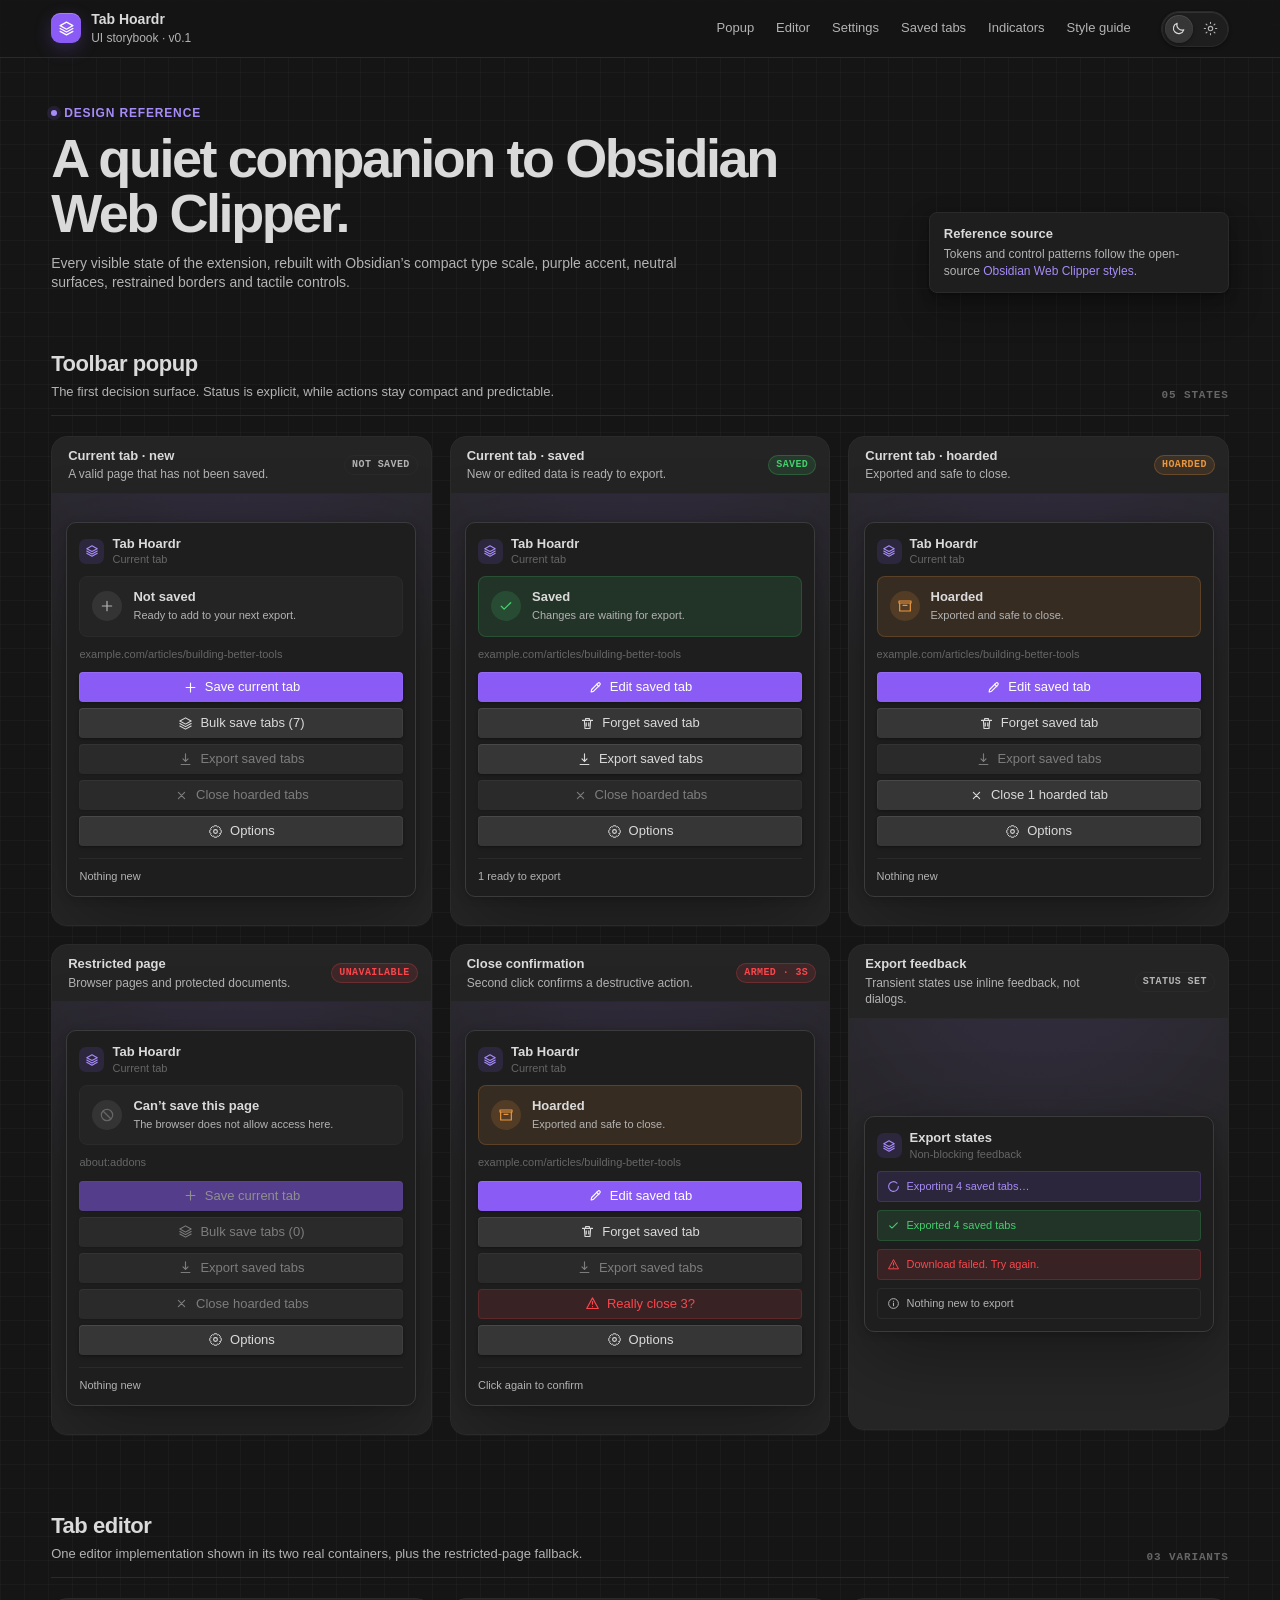
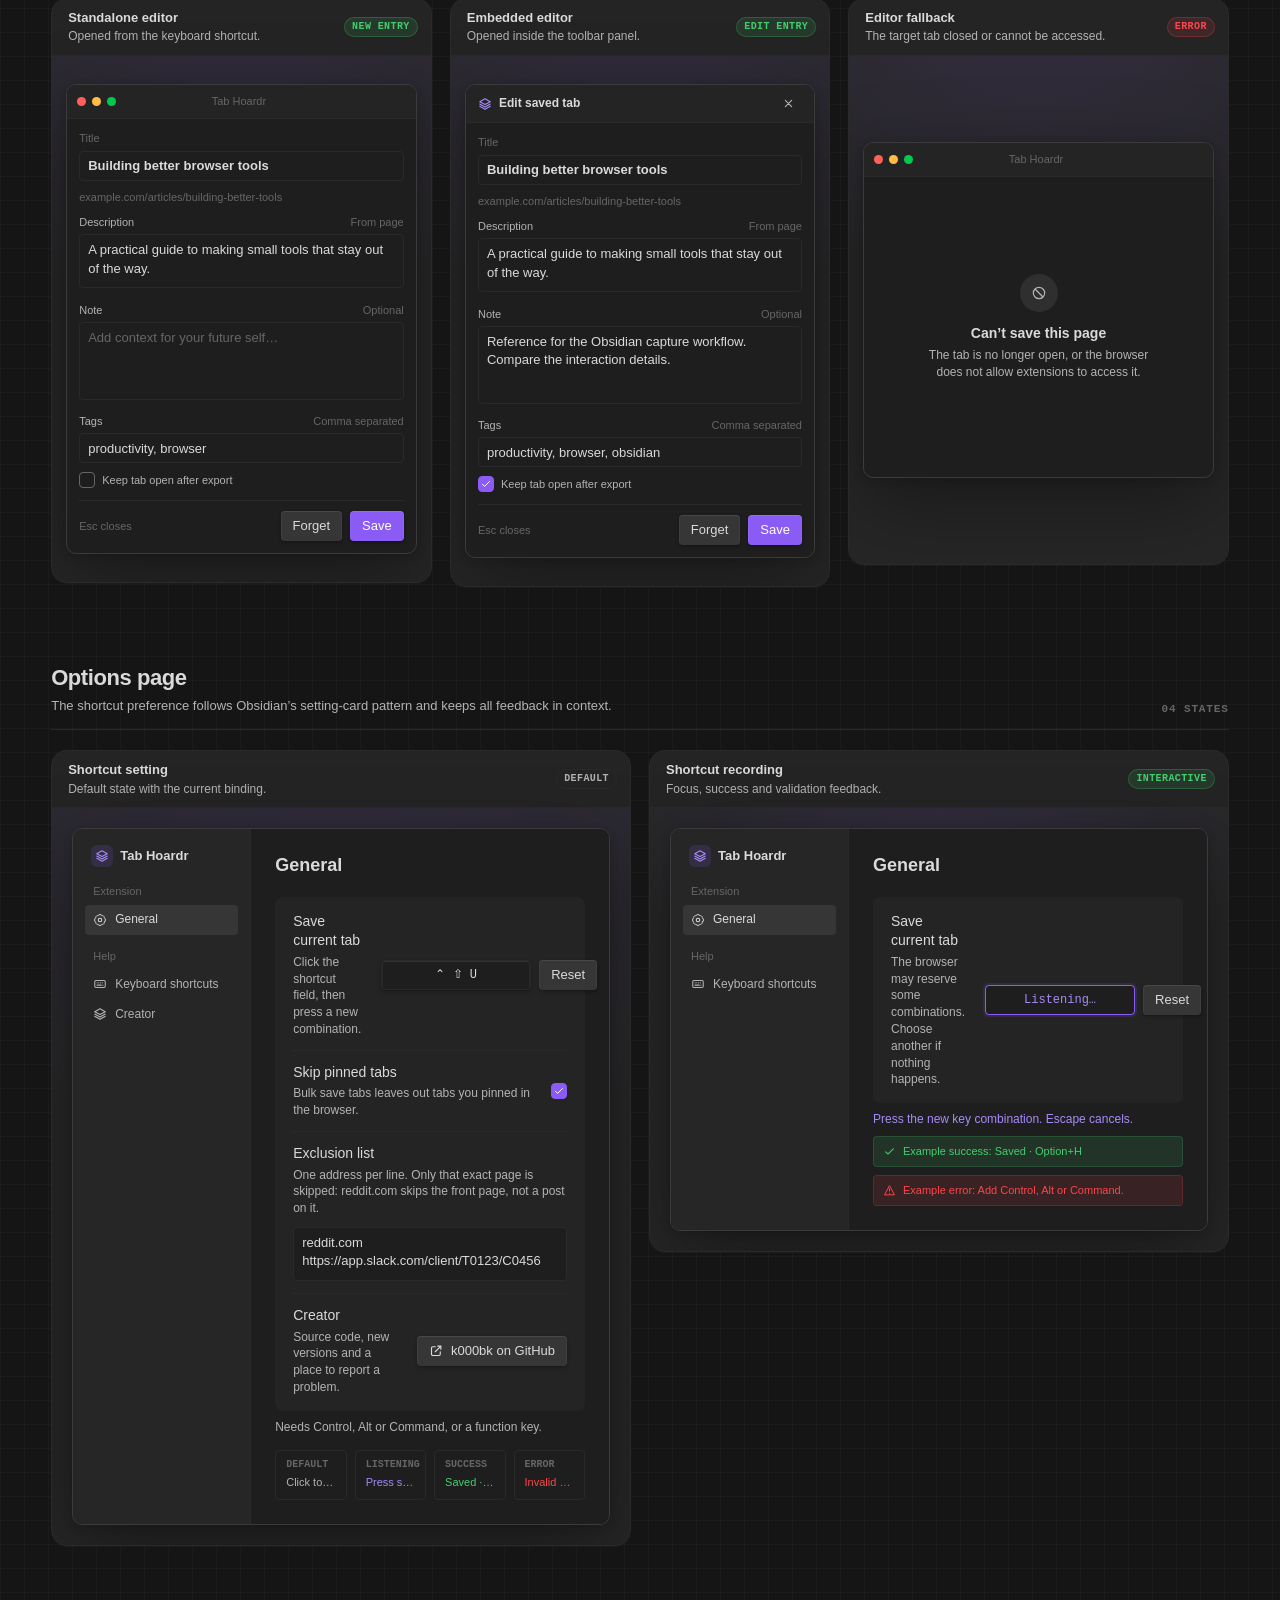
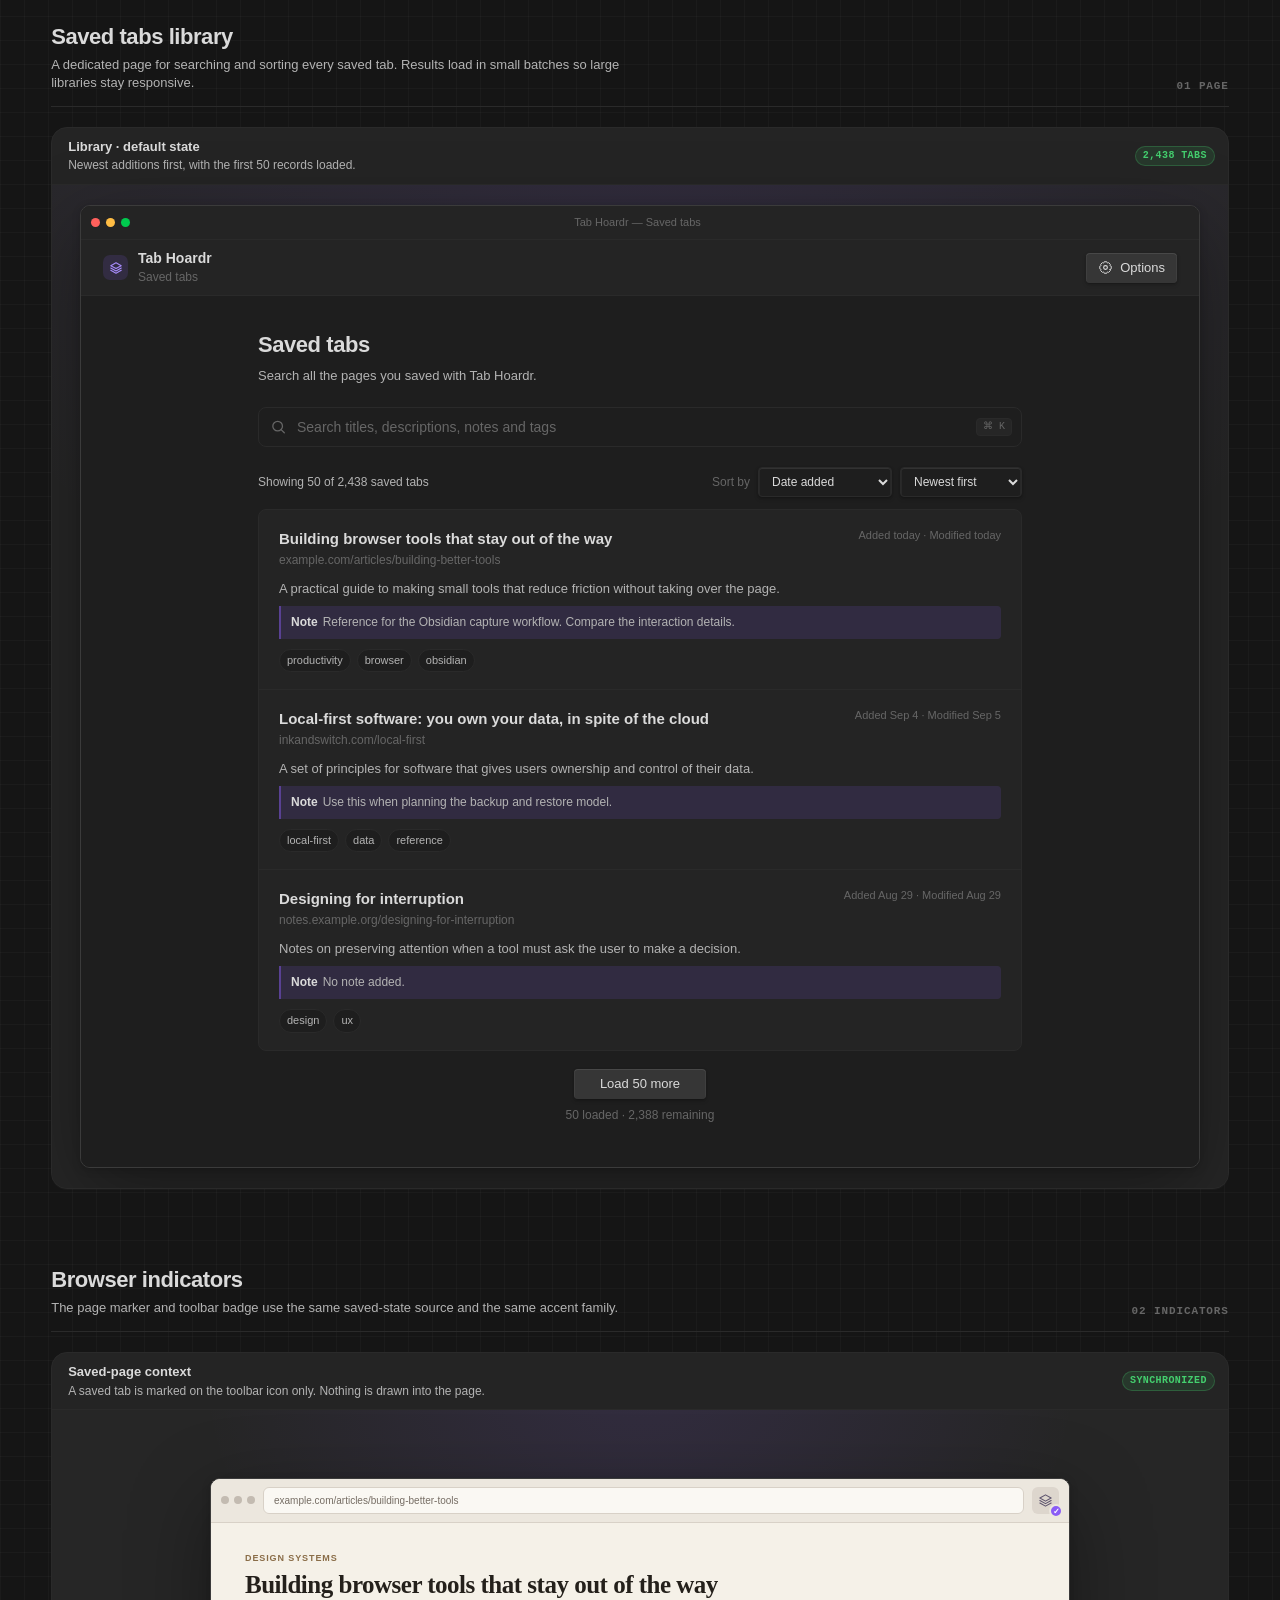
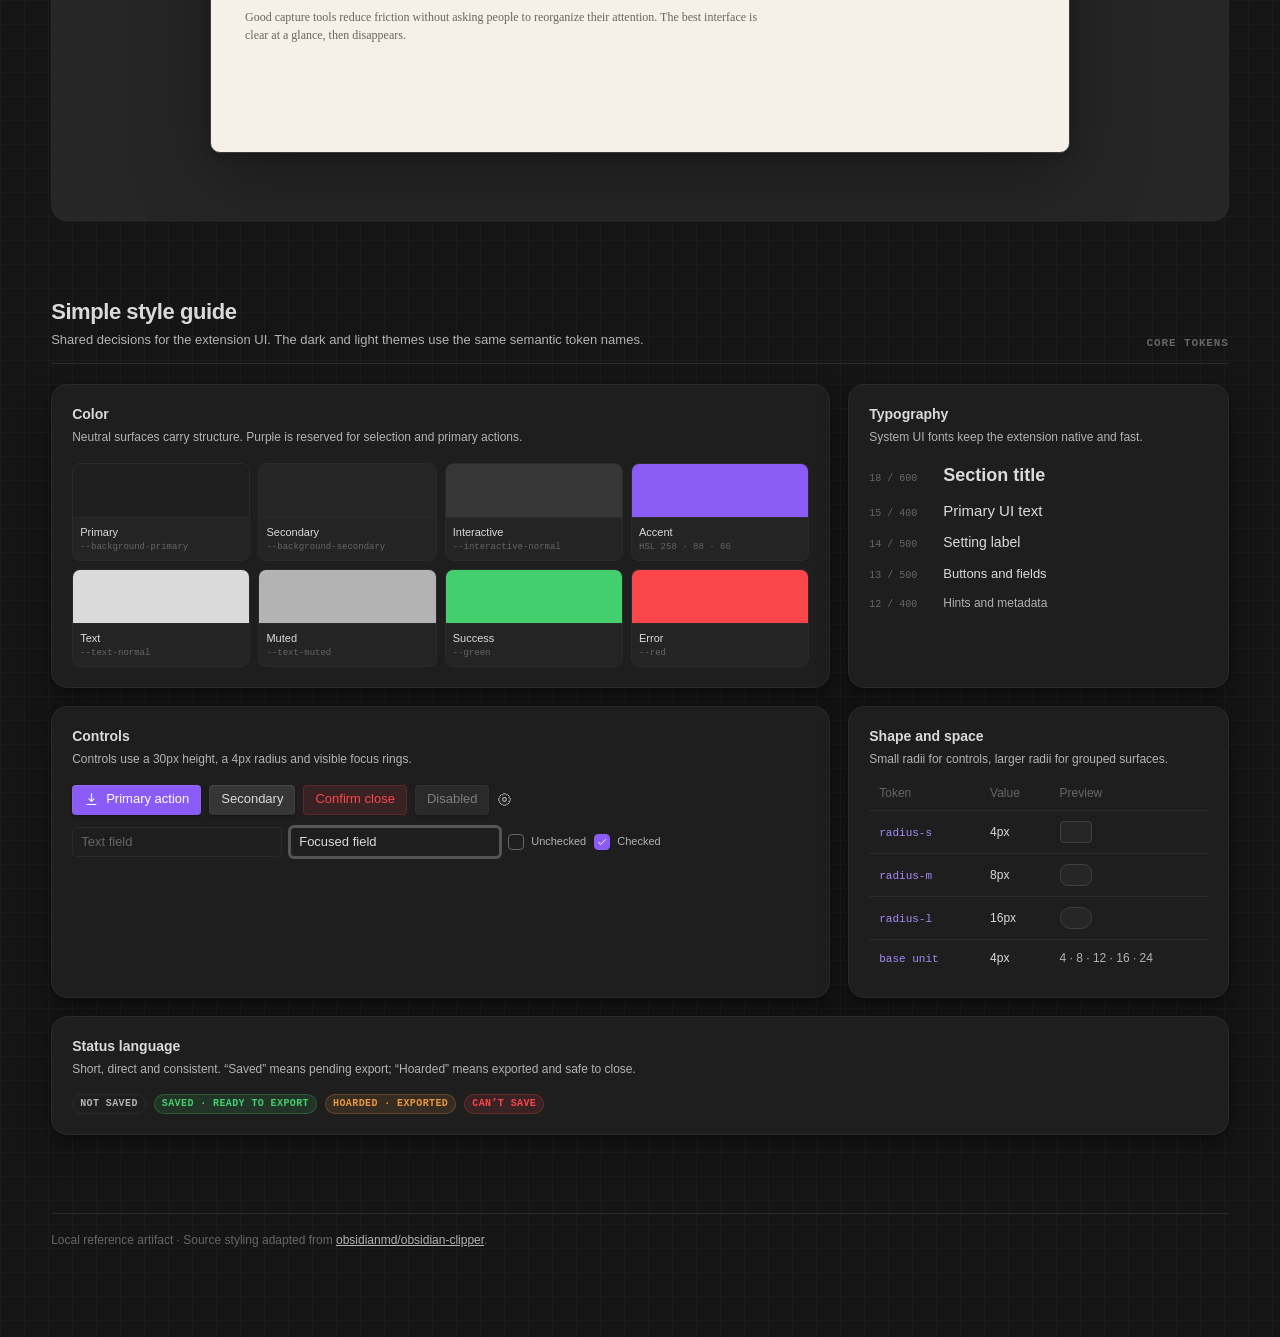
==== commit 2d0cb8ff: "UX enhancements: skip pinned, exclusions 'Save all opened tabs’ is now ‘Bulk save tabs’. Bulk saving" ====
--- a/browser-extension/ui-storybook/index.html
+++ b/browser-extension/ui-storybook/index.html
@@ -1023,7 +1023,7 @@
                 <div class="host">example.com/articles/building-better-tools</div>
                 <div class="menu-stack">
                   <button class="ui-button accent"><svg><use href="#i-plus"/></svg>Save current tab</button>
-                  <button class="ui-button"><svg><use href="#i-stack"/></svg>Save all opened tabs (7)</button>
+                  <button class="ui-button"><svg><use href="#i-stack"/></svg>Bulk save tabs (7)</button>
                   <button class="ui-button" disabled><svg><use href="#i-download"/></svg>Export saved tabs</button>
                   <button class="ui-button" disabled><svg><use href="#i-x"/></svg>Close hoarded tabs</button>
                   <button class="ui-button"><svg><use href="#i-settings"/></svg>Options</button>
@@ -1086,7 +1086,7 @@
                 <div class="host">about:addons</div>
                 <div class="menu-stack">
                   <button class="ui-button accent" disabled><svg><use href="#i-plus"/></svg>Save current tab</button>
-                  <button class="ui-button" disabled><svg><use href="#i-stack"/></svg>All opened tabs are saved</button>
+                  <button class="ui-button" disabled><svg><use href="#i-stack"/></svg>Bulk save tabs (0)</button>
                   <button class="ui-button" disabled><svg><use href="#i-download"/></svg>Export saved tabs</button>
                   <button class="ui-button" disabled><svg><use href="#i-x"/></svg>Close hoarded tabs</button>
                   <button class="ui-button"><svg><use href="#i-settings"/></svg>Options</button>
@@ -1222,6 +1222,15 @@
                     <div class="setting-row">
                       <div><div class="setting-name">Save current tab</div><div class="setting-description">Click the shortcut field, then press a new combination.</div></div>
                       <div class="setting-actions"><input class="shortcut-input" readonly value="⌃ ⇧ U" aria-label="Current shortcut"><button class="ui-button compact">Reset</button></div>
+                    </div>
+                    <div class="setting-row">
+                      <div><div class="setting-name">Skip pinned tabs</div><div class="setting-description">Bulk save tabs leaves out tabs you pinned in the browser.</div></div>
+                      <div class="setting-actions"><span class="ui-checkbox checked"><svg><use href="#i-check"/></svg></span></div>
+                    </div>
+                    <div class="setting-row" style="flex-direction: column; align-items: stretch; gap: 10px;">
+                      <div><div class="setting-name">Exclusion list</div><div class="setting-description">One address per line. Only that exact page is skipped: reddit.com skips the front page, not a post on it.</div></div>
+                      <textarea class="ui-textarea" aria-label="Addresses to skip, one per line">reddit.com
+https://app.slack.com/client/T0123/C0456</textarea>
                     </div>
                     <div class="setting-row">
                       <div><div class="setting-name">Creator</div><div class="setting-description">Source code, new versions and a place to report a problem.</div></div>
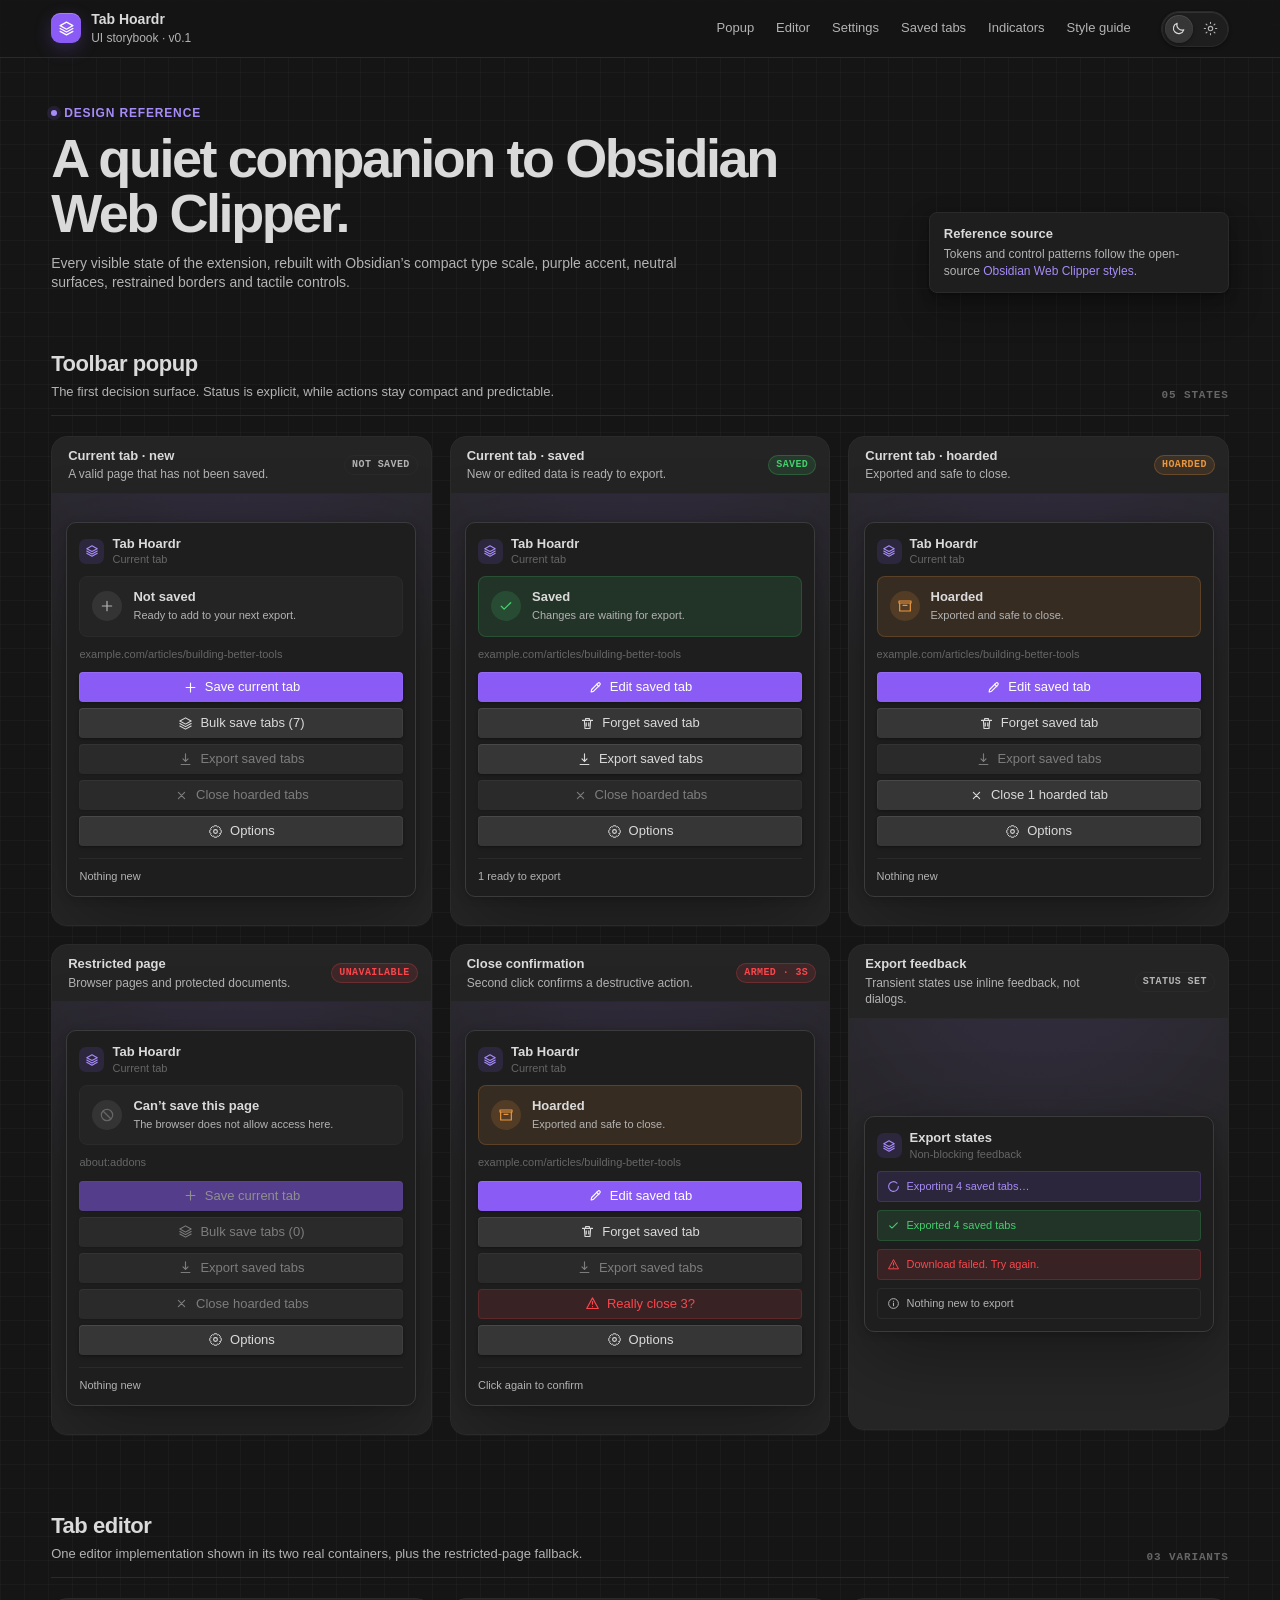
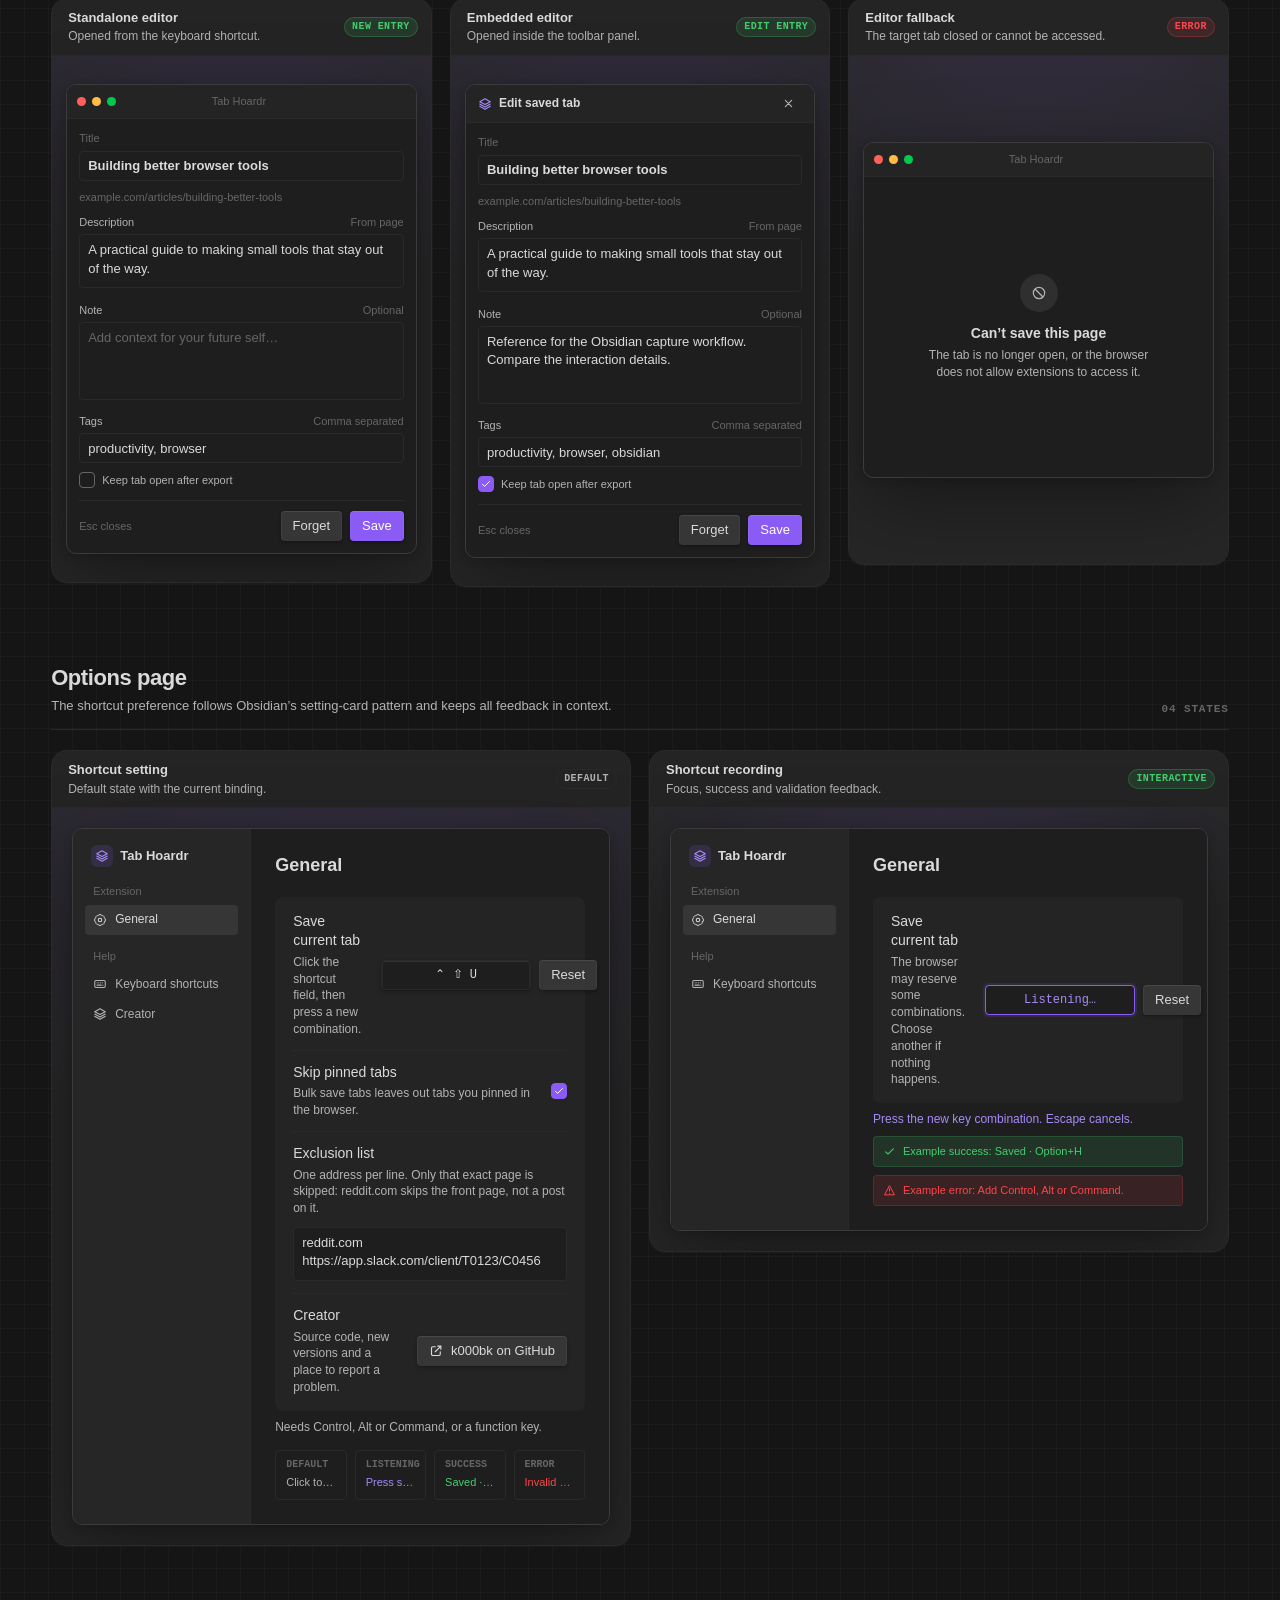
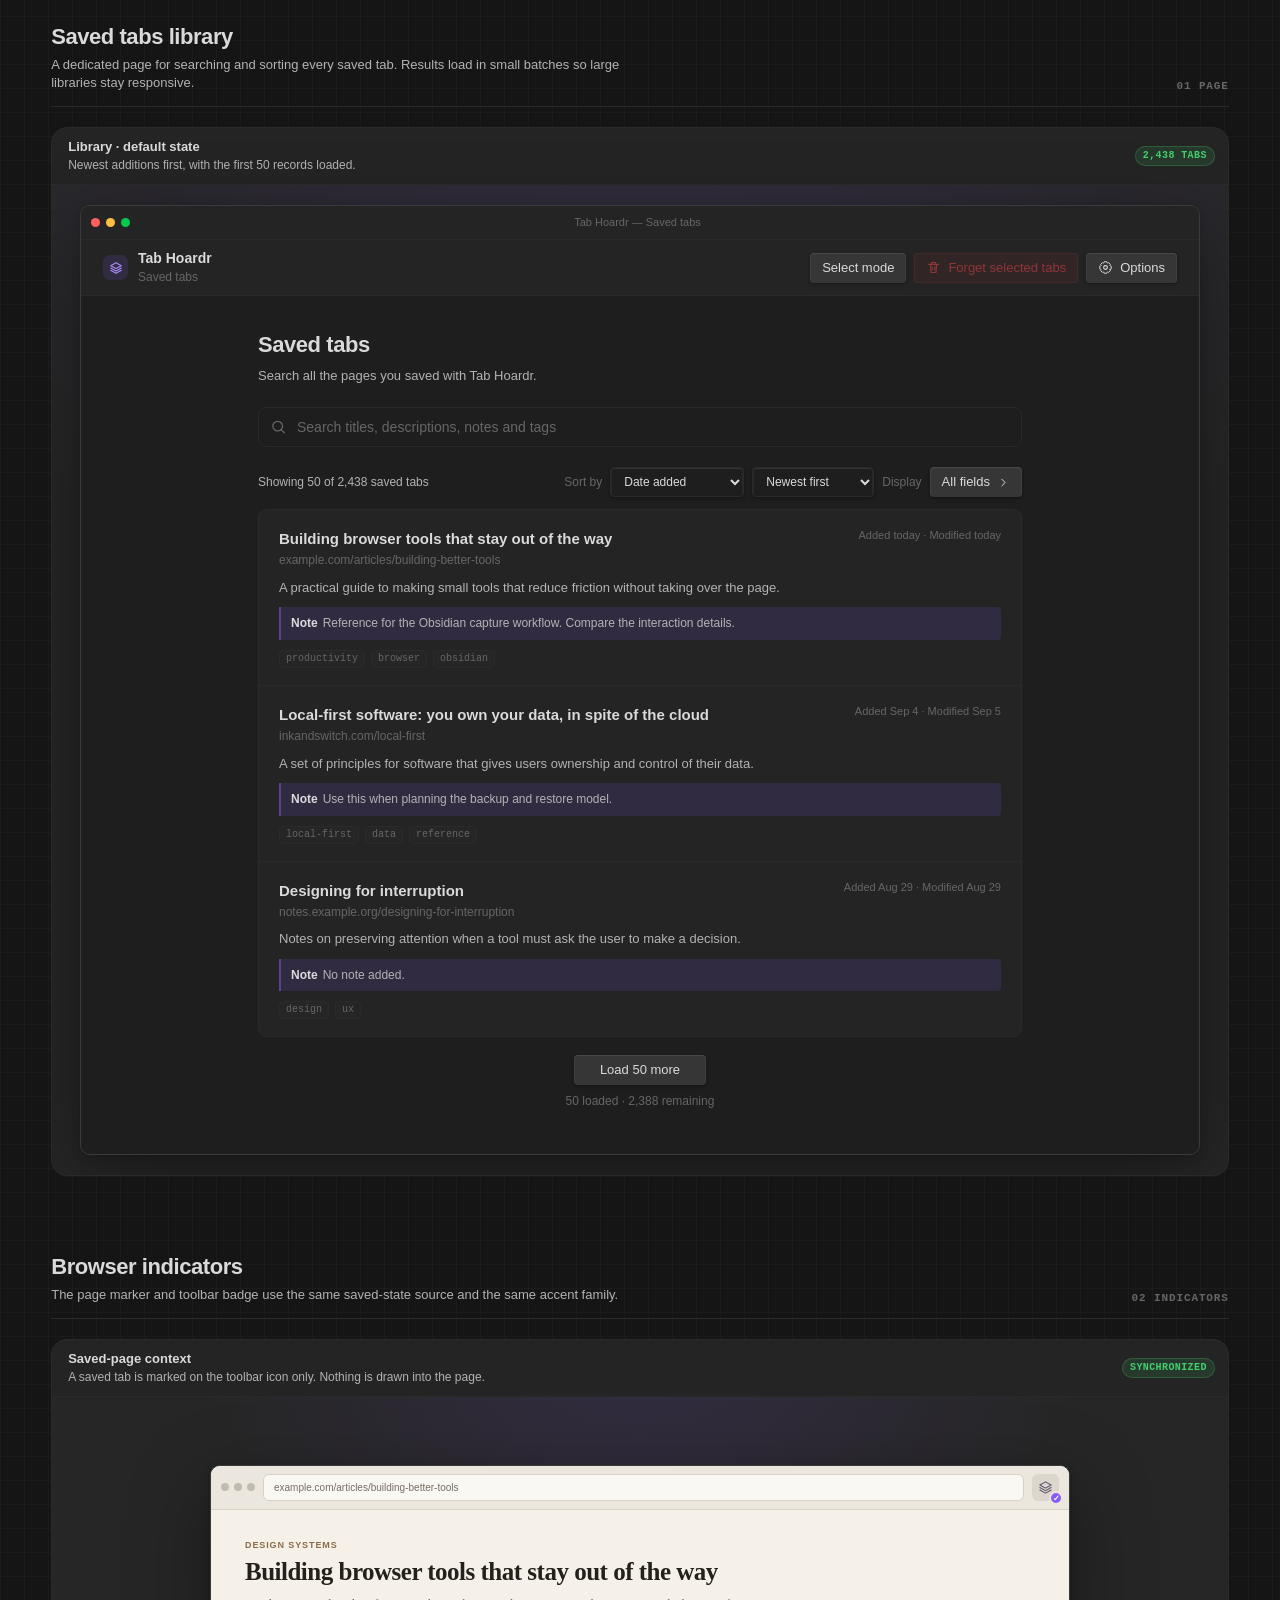
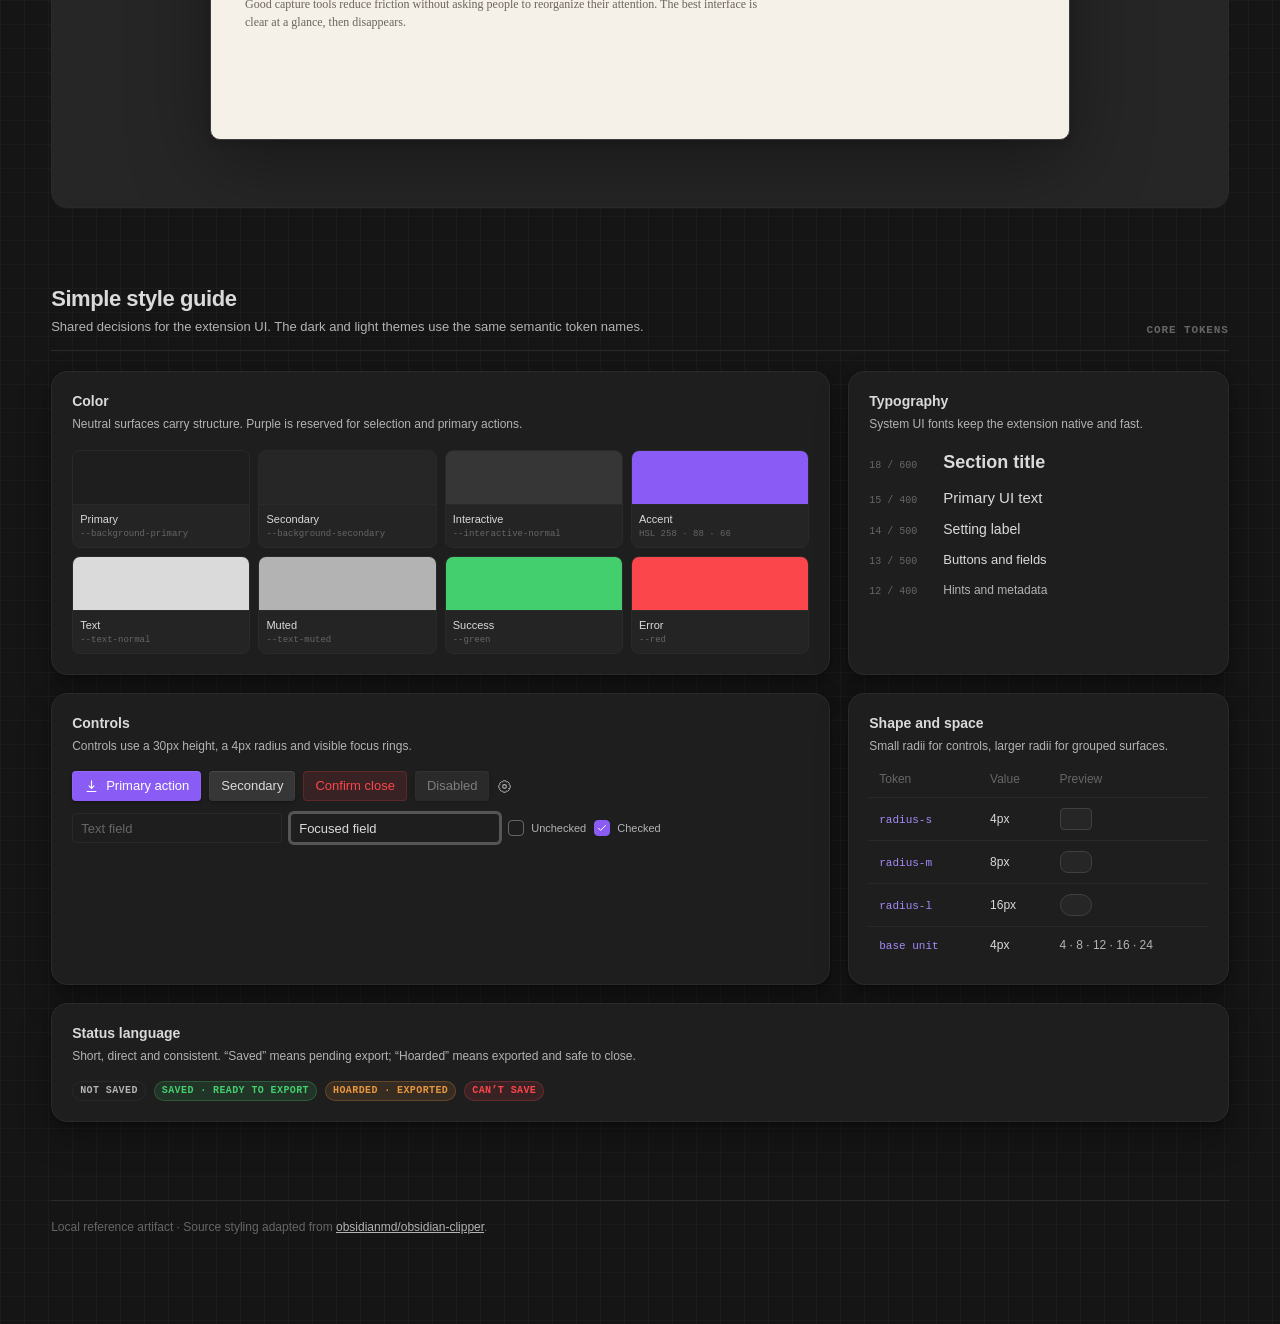
==== commit b74249e6: "Library UX polish Delete (forget) by selecting. Display options (hide fields to make the list compac" ====
--- a/browser-extension/ui-storybook/index.html
+++ b/browser-extension/ui-storybook/index.html
@@ -756,7 +756,9 @@
     .library-heading { min-width: 0; }
     .library-title { font-size: var(--font-ui-small); font-weight: 600; }
     .library-count { margin-top: 1px; color: var(--text-faint); font-size: var(--font-ui-smallest); }
-    .library-header .ui-button { width: auto; margin-left: auto; }
+    .library-actions { display: flex; align-items: center; gap: 8px; margin-left: auto; }
+    .library-header .ui-button { width: auto; }
+    .library-header .ui-button.is-active { color: var(--accent-hover); box-shadow: inset 0 0 0 1px hsl(var(--accent-h) var(--accent-s) var(--accent-l) / 0.28); }
 
     .library-content {
       width: min(820px, 100%);
@@ -781,23 +783,9 @@
 
     .search-field .ui-input {
       height: 40px;
-      padding: 0 38px;
+      padding: 0 12px 0 38px;
       border-radius: var(--radius-m);
       font-size: var(--font-ui-small);
-    }
-
-    .search-shortcut {
-      position: absolute;
-      top: 50%;
-      right: 10px;
-      padding: 3px 6px;
-      transform: translateY(-50%);
-      border: 1px solid var(--border);
-      border-radius: var(--radius-s);
-      background: var(--background-secondary);
-      color: var(--text-faint);
-      font: 10px/1 var(--font-mono);
-      pointer-events: none;
     }
 
     .library-tools {
@@ -827,6 +815,45 @@
     .ui-select:hover { border-color: var(--border-hover); box-shadow: var(--input-shadow-hover); }
     .ui-select:focus-visible { border-color: var(--border-focus); box-shadow: 0 0 0 2px var(--border-focus); }
 
+    .display-menu { position: relative; }
+    .display-menu summary { list-style: none; }
+    .display-menu summary::-webkit-details-marker { display: none; }
+    .display-menu summary svg { width: 13px; height: 13px; transition: transform 120ms ease; }
+    .display-menu[open] summary svg { transform: rotate(90deg); }
+
+    .display-options {
+      position: absolute;
+      z-index: 5;
+      top: calc(100% + 5px);
+      right: 0;
+      width: 178px;
+      padding: 6px;
+      border: 1px solid var(--border);
+      border-radius: var(--radius-m);
+      background: var(--background-raised);
+      box-shadow: var(--shadow-s);
+    }
+
+    .display-option {
+      position: relative;
+      display: flex;
+      align-items: center;
+      gap: 8px;
+      padding: 6px 7px;
+      border-radius: var(--radius-s);
+      color: var(--text-muted);
+      font-size: var(--font-ui-smallest);
+      cursor: pointer;
+    }
+
+    .display-option:hover { background: var(--hover); color: var(--text-normal); }
+    .display-option.is-disabled { opacity: 0.5; cursor: not-allowed; }
+    .display-option.is-disabled:hover { background: transparent; color: var(--text-muted); }
+    .display-option input { position: absolute; opacity: 0; pointer-events: none; }
+    .display-option input:checked + .ui-checkbox { border-color: var(--accent); background: var(--accent); }
+    .display-option input:checked + .ui-checkbox svg { display: block; }
+    .display-option input:focus-visible + .ui-checkbox { box-shadow: 0 0 0 2px var(--border-focus); }
+
     .saved-list {
       overflow: hidden;
       border: 1px solid var(--border);
@@ -834,7 +861,7 @@
       background: var(--background-primary-alt);
     }
 
-    .saved-item { padding: 18px 20px 17px; }
+    .saved-item { display: flex; flex-direction: column; gap: 10px; padding: 18px 20px 17px; }
     .saved-item + .saved-item { border-top: 1px solid var(--border); }
     .saved-item:hover { background: var(--hover); }
 
@@ -845,15 +872,51 @@
       align-items: start;
     }
 
+    .select-mode .saved-item-head { grid-template-columns: auto minmax(0, 1fr) auto; }
+
+    .saved-item-select {
+      position: relative;
+      display: none;
+      padding-top: 2px;
+      cursor: pointer;
+    }
+
+    .select-mode .saved-item-select { display: grid; }
+    .saved-item-select input { position: absolute; opacity: 0; pointer-events: none; }
+    .saved-item-select input:checked + .ui-checkbox { border-color: var(--accent); background: var(--accent); }
+    .saved-item-select input:checked + .ui-checkbox svg { display: block; }
+    .saved-item-select input:focus-visible + .ui-checkbox { box-shadow: 0 0 0 2px var(--border-focus); }
+
+    .saved-item-main { display: flex; min-width: 0; flex-direction: column; align-items: flex-start; gap: 3px; }
+
     .saved-item-title {
-      overflow: hidden;
-      margin-bottom: 3px;
+      display: inline-flex;
+      max-width: 100%;
+      align-items: center;
+      gap: 6px;
       color: var(--text-normal);
       font-size: var(--font-ui-medium);
       font-weight: 600;
+      text-decoration: none;
+    }
+
+    .saved-item-title-text {
+      overflow: hidden;
       text-overflow: ellipsis;
       white-space: nowrap;
     }
+
+    .saved-item-title svg {
+      width: 14px;
+      height: 14px;
+      flex: none;
+      opacity: 0;
+      transition: opacity 120ms ease;
+    }
+
+    .saved-item:hover .saved-item-title svg,
+    .saved-item-title:focus-visible svg { opacity: 1; }
+    .saved-item-title:focus-visible { border-radius: 2px; outline: 2px solid var(--border-focus); outline-offset: 2px; }
 
     .saved-item-url {
       overflow: hidden;
@@ -864,10 +927,11 @@
     }
 
     .saved-item-date { color: var(--text-faint); font-size: 11px; white-space: nowrap; }
-    .saved-item-description { margin: 11px 0 8px; color: var(--text-muted); font-size: var(--font-ui-smaller); }
+    .saved-item-description { margin: 0; color: var(--text-muted); font-size: var(--font-ui-smaller); }
 
     .saved-item-note {
-      margin-bottom: 10px;
+      display: flex;
+      gap: 5px;
       padding: 8px 10px;
       border-left: 2px solid hsl(var(--accent-h) var(--accent-s) var(--accent-l) / 0.45);
       border-radius: 0 var(--radius-s) var(--radius-s) 0;
@@ -876,17 +940,23 @@
       font-size: var(--font-ui-smallest);
     }
 
-    .saved-item-note strong { margin-right: 5px; color: var(--text-normal); font-weight: 600; }
+    .saved-item-note strong { color: var(--text-normal); font-weight: 600; }
     .tag-list { display: flex; flex-wrap: wrap; gap: 6px; }
 
     .tag {
-      padding: 3px 7px;
+      padding: 3px 6px;
       border: 1px solid var(--border);
-      border-radius: 999px;
-      background: var(--background-primary);
-      color: var(--text-muted);
-      font-size: 11px;
-    }
+      border-radius: var(--radius-s);
+      background: var(--background-secondary);
+      color: var(--text-faint);
+      font: 10px/1 var(--font-mono);
+    }
+
+    .hide-title .saved-item-title,
+    .hide-url .saved-item-url,
+    .hide-description .saved-item-description,
+    .hide-note .saved-item-note,
+    .hide-tags .tag-list { display: none; }
 
     .library-load {
       display: flex;
@@ -930,12 +1000,15 @@
       .article-preview { width: 92%; padding-inline: 22px; }
       .library-stage { padding: 10px; }
       .library-content { padding: 26px 14px 34px; }
-      .library-header { padding-inline: 14px; }
-      .library-header .ui-button { display: none; }
+      .library-header { min-height: 56px; padding: 9px 14px; }
+      .library-heading, .library-options-button { display: none; }
+      .library-actions { gap: 6px; }
       .library-tools { flex-wrap: wrap; padding-block: 9px; }
       .results-summary { width: 100%; }
       .saved-item { padding: 15px 14px; }
       .saved-item-head { grid-template-columns: 1fr; gap: 5px; }
+      .select-mode .saved-item-head { grid-template-columns: auto minmax(0, 1fr); }
+      .select-mode .saved-item-date { grid-column: 2; }
       .saved-item-date { white-space: normal; }
     }
 
@@ -1299,7 +1372,11 @@
               <header class="library-header">
                 <span class="app-logo"><svg><use href="#i-stack"/></svg></span>
                 <div class="library-heading"><div class="library-title">Tab Hoardr</div><div class="library-count">Saved tabs</div></div>
-                <button class="ui-button compact"><svg><use href="#i-settings"/></svg>Options</button>
+                <div class="library-actions">
+                  <button class="ui-button compact" type="button" data-select-mode aria-pressed="false">Select mode</button>
+                  <button class="ui-button compact danger-soft" type="button" data-forget-selected hidden disabled><svg><use href="#i-trash"/></svg>Forget selected tabs</button>
+                  <button class="ui-button compact library-options-button" type="button"><svg><use href="#i-settings"/></svg>Options</button>
+                </div>
               </header>
 
               <div class="library-content">
@@ -1309,7 +1386,6 @@
                 <div class="search-field">
                   <svg><use href="#i-search"/></svg>
                   <input class="ui-input" type="search" placeholder="Search titles, descriptions, notes and tags" aria-label="Search saved tabs">
-                  <span class="search-shortcut">⌘ K</span>
                 </div>
 
                 <div class="library-tools">
@@ -1323,36 +1399,50 @@
                     <option selected>Newest first</option>
                     <option>Oldest first</option>
                   </select>
+                  <span class="sort-label">Display</span>
+                  <details class="display-menu">
+                    <summary class="ui-button compact"><span data-display-summary>All fields</span><svg><use href="#i-chevron"/></svg></summary>
+                    <div class="display-options">
+                      <label class="display-option"><input type="checkbox" value="title" checked><span class="ui-checkbox"><svg><use href="#i-check"/></svg></span>Title</label>
+                      <label class="display-option"><input type="checkbox" value="url" checked><span class="ui-checkbox"><svg><use href="#i-check"/></svg></span>URL</label>
+                      <label class="display-option"><input type="checkbox" value="description" checked><span class="ui-checkbox"><svg><use href="#i-check"/></svg></span>Meta description</label>
+                      <label class="display-option"><input type="checkbox" value="note" checked><span class="ui-checkbox"><svg><use href="#i-check"/></svg></span>Note</label>
+                      <label class="display-option"><input type="checkbox" value="tags" checked><span class="ui-checkbox"><svg><use href="#i-check"/></svg></span>Tags</label>
+                    </div>
+                  </details>
                 </div>
 
                 <div class="saved-list">
                   <article class="saved-item">
                     <div class="saved-item-head">
-                      <div><div class="saved-item-title">Building browser tools that stay out of the way</div><div class="saved-item-url">example.com/articles/building-better-tools</div></div>
+                      <label class="saved-item-select"><input type="checkbox" aria-label="Select Building browser tools that stay out of the way"><span class="ui-checkbox"><svg><use href="#i-check"/></svg></span></label>
+                      <div class="saved-item-main"><a class="saved-item-title" href="https://example.com/articles/building-better-tools" target="_blank" rel="noopener noreferrer"><span class="saved-item-title-text">Building browser tools that stay out of the way</span><svg aria-hidden="true"><use href="#i-link"/></svg></a><div class="saved-item-url">example.com/articles/building-better-tools</div></div>
                       <div class="saved-item-date">Added today · Modified today</div>
                     </div>
                     <p class="saved-item-description">A practical guide to making small tools that reduce friction without taking over the page.</p>
-                    <div class="saved-item-note"><strong>Note</strong>Reference for the Obsidian capture workflow. Compare the interaction details.</div>
+                    <div class="saved-item-note"><strong>Note</strong><span>Reference for the Obsidian capture workflow. Compare the interaction details.</span></div>
                     <div class="tag-list"><span class="tag">productivity</span><span class="tag">browser</span><span class="tag">obsidian</span></div>
                   </article>
 
                   <article class="saved-item">
                     <div class="saved-item-head">
-                      <div><div class="saved-item-title">Local-first software: you own your data, in spite of the cloud</div><div class="saved-item-url">inkandswitch.com/local-first</div></div>
+                      <label class="saved-item-select"><input type="checkbox" aria-label="Select Local-first software: you own your data, in spite of the cloud"><span class="ui-checkbox"><svg><use href="#i-check"/></svg></span></label>
+                      <div class="saved-item-main"><a class="saved-item-title" href="https://www.inkandswitch.com/local-first/" target="_blank" rel="noopener noreferrer"><span class="saved-item-title-text">Local-first software: you own your data, in spite of the cloud</span><svg aria-hidden="true"><use href="#i-link"/></svg></a><div class="saved-item-url">inkandswitch.com/local-first</div></div>
                       <div class="saved-item-date">Added Sep 4 · Modified Sep 5</div>
                     </div>
                     <p class="saved-item-description">A set of principles for software that gives users ownership and control of their data.</p>
-                    <div class="saved-item-note"><strong>Note</strong>Use this when planning the backup and restore model.</div>
+                    <div class="saved-item-note"><strong>Note</strong><span>Use this when planning the backup and restore model.</span></div>
                     <div class="tag-list"><span class="tag">local-first</span><span class="tag">data</span><span class="tag">reference</span></div>
                   </article>
 
                   <article class="saved-item">
                     <div class="saved-item-head">
-                      <div><div class="saved-item-title">Designing for interruption</div><div class="saved-item-url">notes.example.org/designing-for-interruption</div></div>
+                      <label class="saved-item-select"><input type="checkbox" aria-label="Select Designing for interruption"><span class="ui-checkbox"><svg><use href="#i-check"/></svg></span></label>
+                      <div class="saved-item-main"><a class="saved-item-title" href="https://notes.example.org/designing-for-interruption" target="_blank" rel="noopener noreferrer"><span class="saved-item-title-text">Designing for interruption</span><svg aria-hidden="true"><use href="#i-link"/></svg></a><div class="saved-item-url">notes.example.org/designing-for-interruption</div></div>
                       <div class="saved-item-date">Added Aug 29 · Modified Aug 29</div>
                     </div>
                     <p class="saved-item-description">Notes on preserving attention when a tool must ask the user to make a decision.</p>
-                    <div class="saved-item-note"><strong>Note</strong>No note added.</div>
+                    <div class="saved-item-note"><strong>Note</strong><span>No note added.</span></div>
                     <div class="tag-list"><span class="tag">design</span><span class="tag">ux</span></div>
                   </article>
                 </div>
@@ -1488,6 +1578,71 @@
         }
       });
     }
+
+    const library = document.querySelector('.library-surface');
+    const selectModeButton = library.querySelector('[data-select-mode]');
+    const forgetSelectedButton = library.querySelector('[data-forget-selected]');
+    const resultsSummary = library.querySelector('.results-summary');
+    const loadSummary = library.querySelector('.library-load span');
+    const displayChoices = library.querySelectorAll('.display-option input');
+    const displaySummary = library.querySelector('[data-display-summary]');
+    let shownCount = 50;
+    let totalCount = 2438;
+
+    function selectedItems() {
+      return [...library.querySelectorAll('.saved-item')].filter((item) => item.querySelector('.saved-item-select input').checked);
+    }
+
+    function updateSelection() {
+      forgetSelectedButton.disabled = selectedItems().length === 0;
+    }
+
+    const titleChoice = [...displayChoices].find((choice) => choice.value === 'title');
+    const urlChoice = [...displayChoices].find((choice) => choice.value === 'url');
+
+    function updateRequiredDisplayChoices() {
+      titleChoice.disabled = titleChoice.checked && !urlChoice.checked;
+      urlChoice.disabled = urlChoice.checked && !titleChoice.checked;
+      titleChoice.closest('.display-option').classList.toggle('is-disabled', titleChoice.disabled);
+      urlChoice.closest('.display-option').classList.toggle('is-disabled', urlChoice.disabled);
+    }
+
+    selectModeButton.addEventListener('click', () => {
+      const active = library.classList.toggle('select-mode');
+      selectModeButton.classList.toggle('is-active', active);
+      selectModeButton.setAttribute('aria-pressed', String(active));
+      forgetSelectedButton.hidden = !active;
+      if (!active) {
+        for (const checkbox of library.querySelectorAll('.saved-item-select input')) checkbox.checked = false;
+      }
+      updateSelection();
+    });
+
+    library.addEventListener('change', (event) => {
+      if (event.target.matches('.saved-item-select input')) updateSelection();
+    });
+
+    forgetSelectedButton.addEventListener('click', () => {
+      const items = selectedItems();
+      for (const item of items) item.remove();
+      shownCount -= items.length;
+      totalCount -= items.length;
+      resultsSummary.textContent = `Showing ${shownCount} of ${totalCount.toLocaleString('en-US')} saved tabs`;
+      loadSummary.textContent = `${shownCount} loaded · ${(totalCount - shownCount).toLocaleString('en-US')} remaining`;
+      updateSelection();
+    });
+
+    for (const choice of displayChoices) {
+      choice.addEventListener('change', () => {
+        if (!titleChoice.checked && !urlChoice.checked) choice.checked = true;
+        library.classList.toggle(`hide-${choice.value}`, !choice.checked);
+        const visibleCount = [...displayChoices].filter((item) => item.checked).length;
+        displaySummary.textContent = visibleCount === displayChoices.length ? 'All fields' : `${visibleCount} shown`;
+        updateRequiredDisplayChoices();
+      });
+    }
+
+    updateRequiredDisplayChoices();
   </script>
 </body>
 </html>
